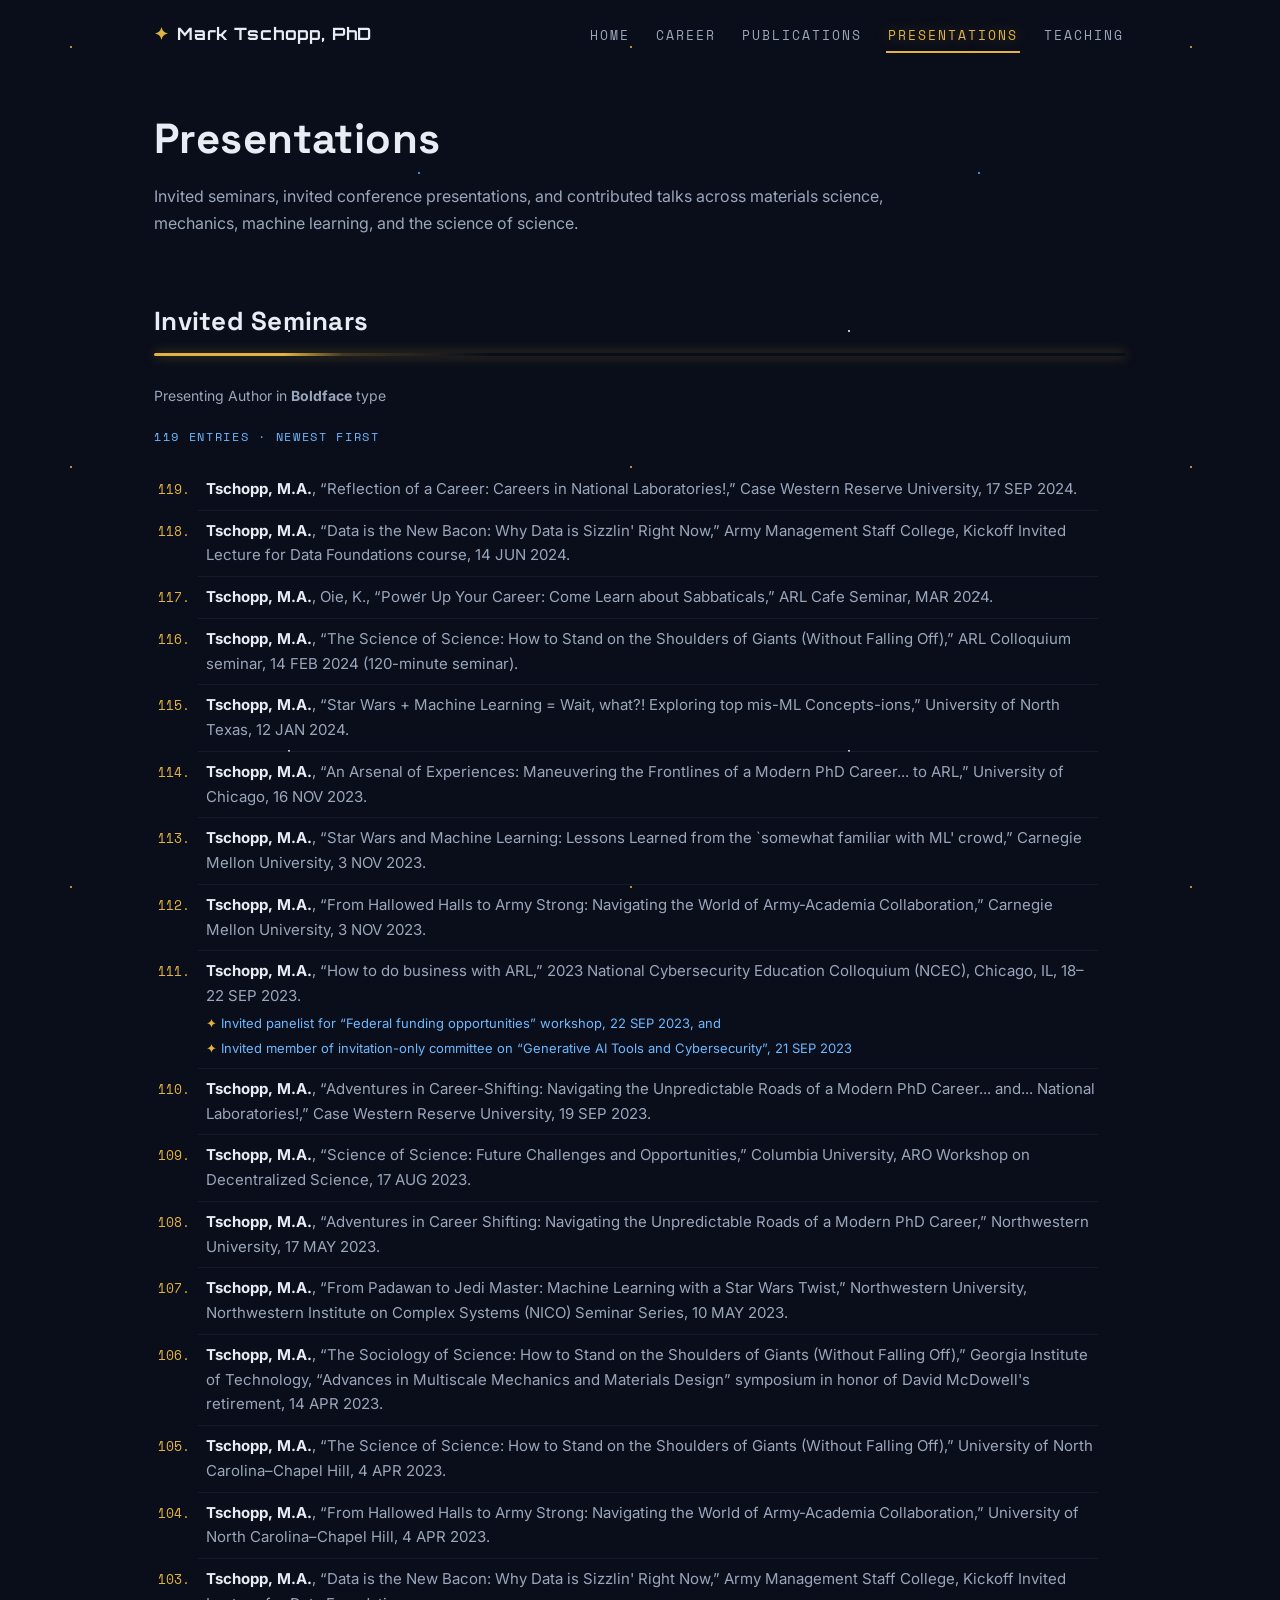
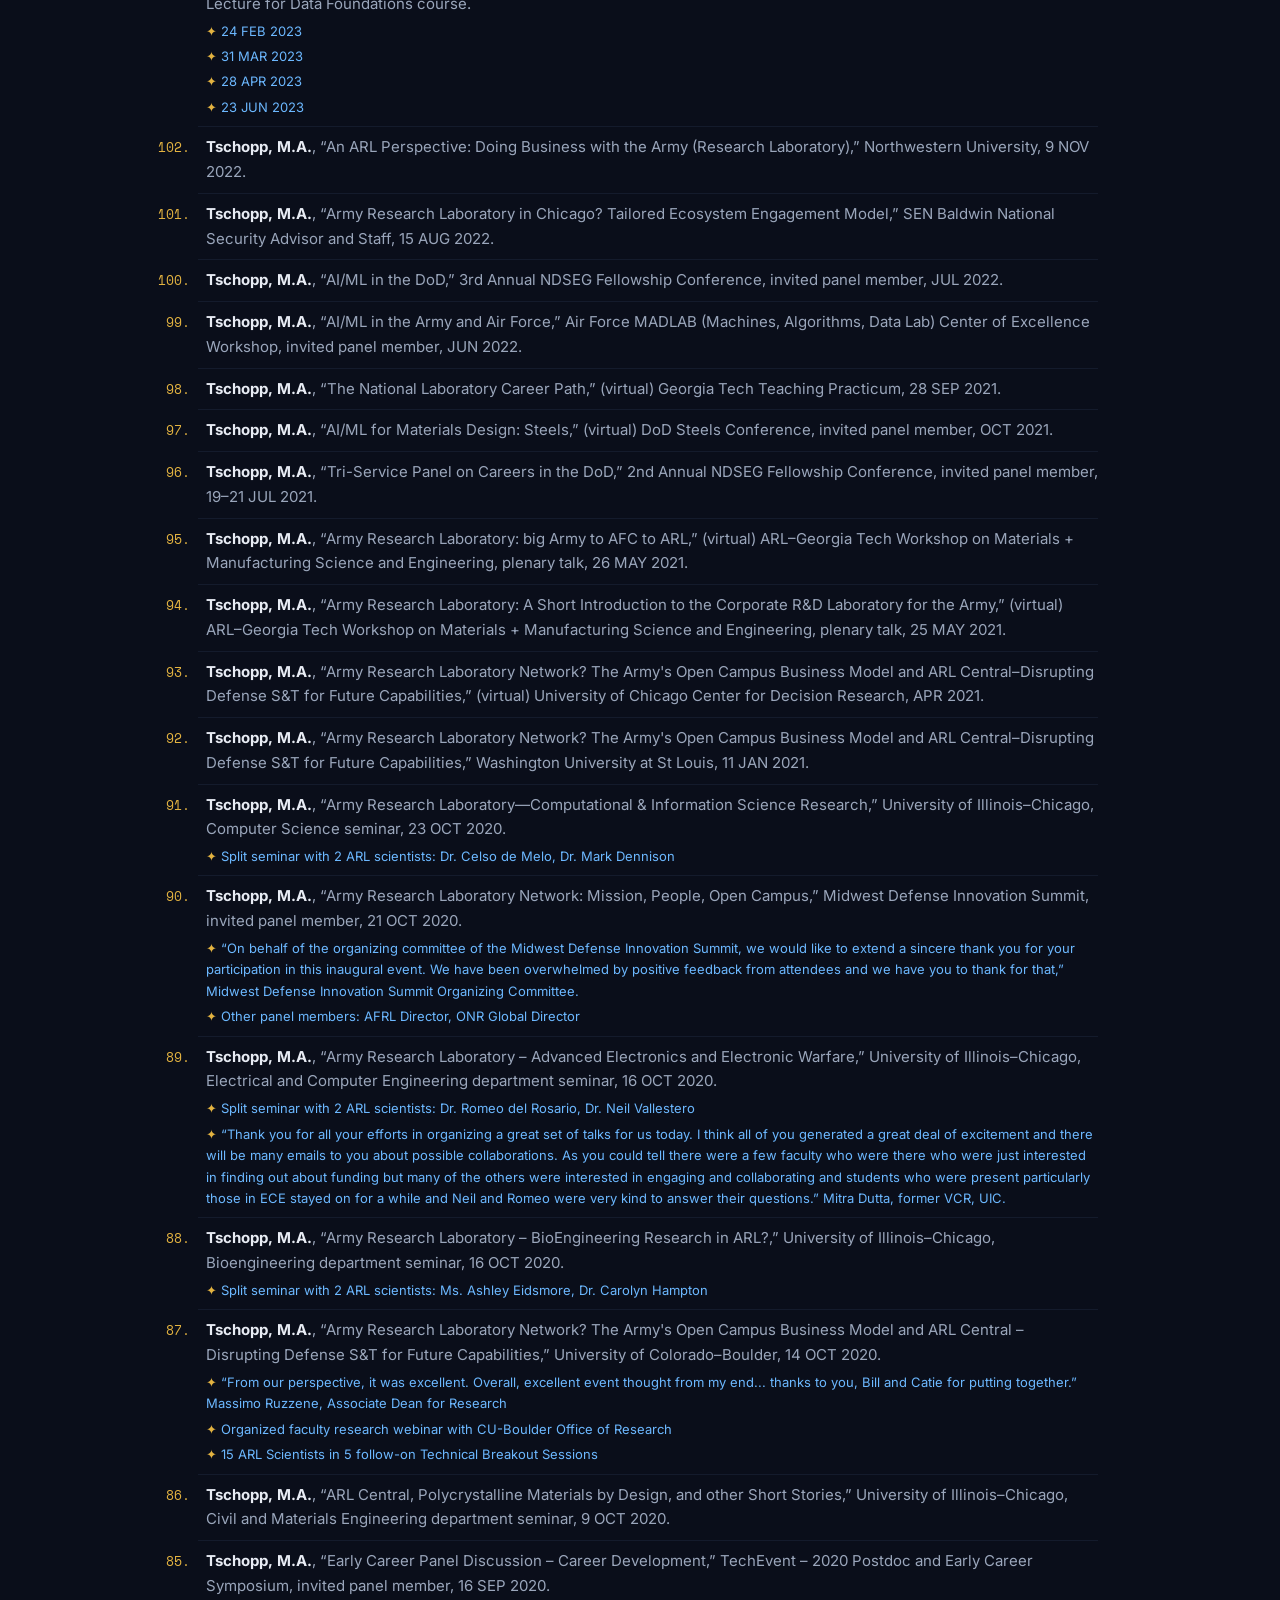
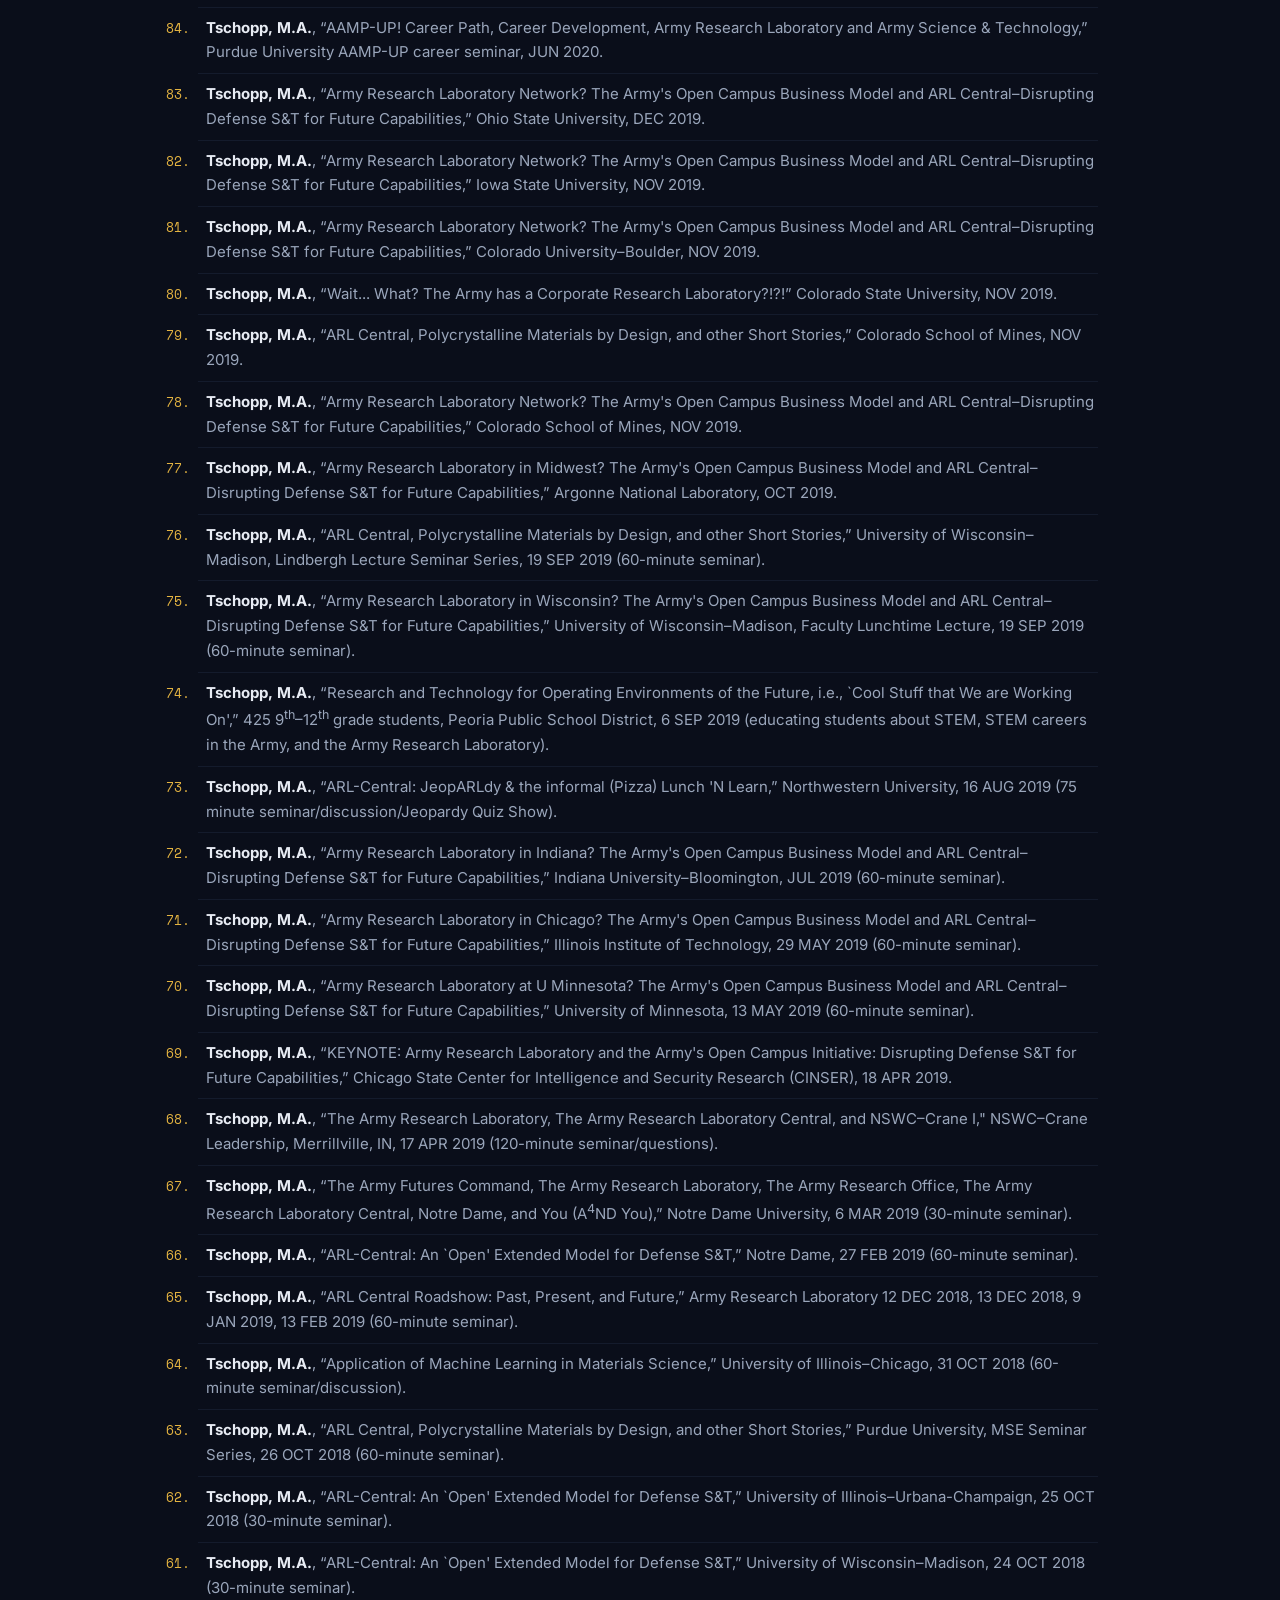
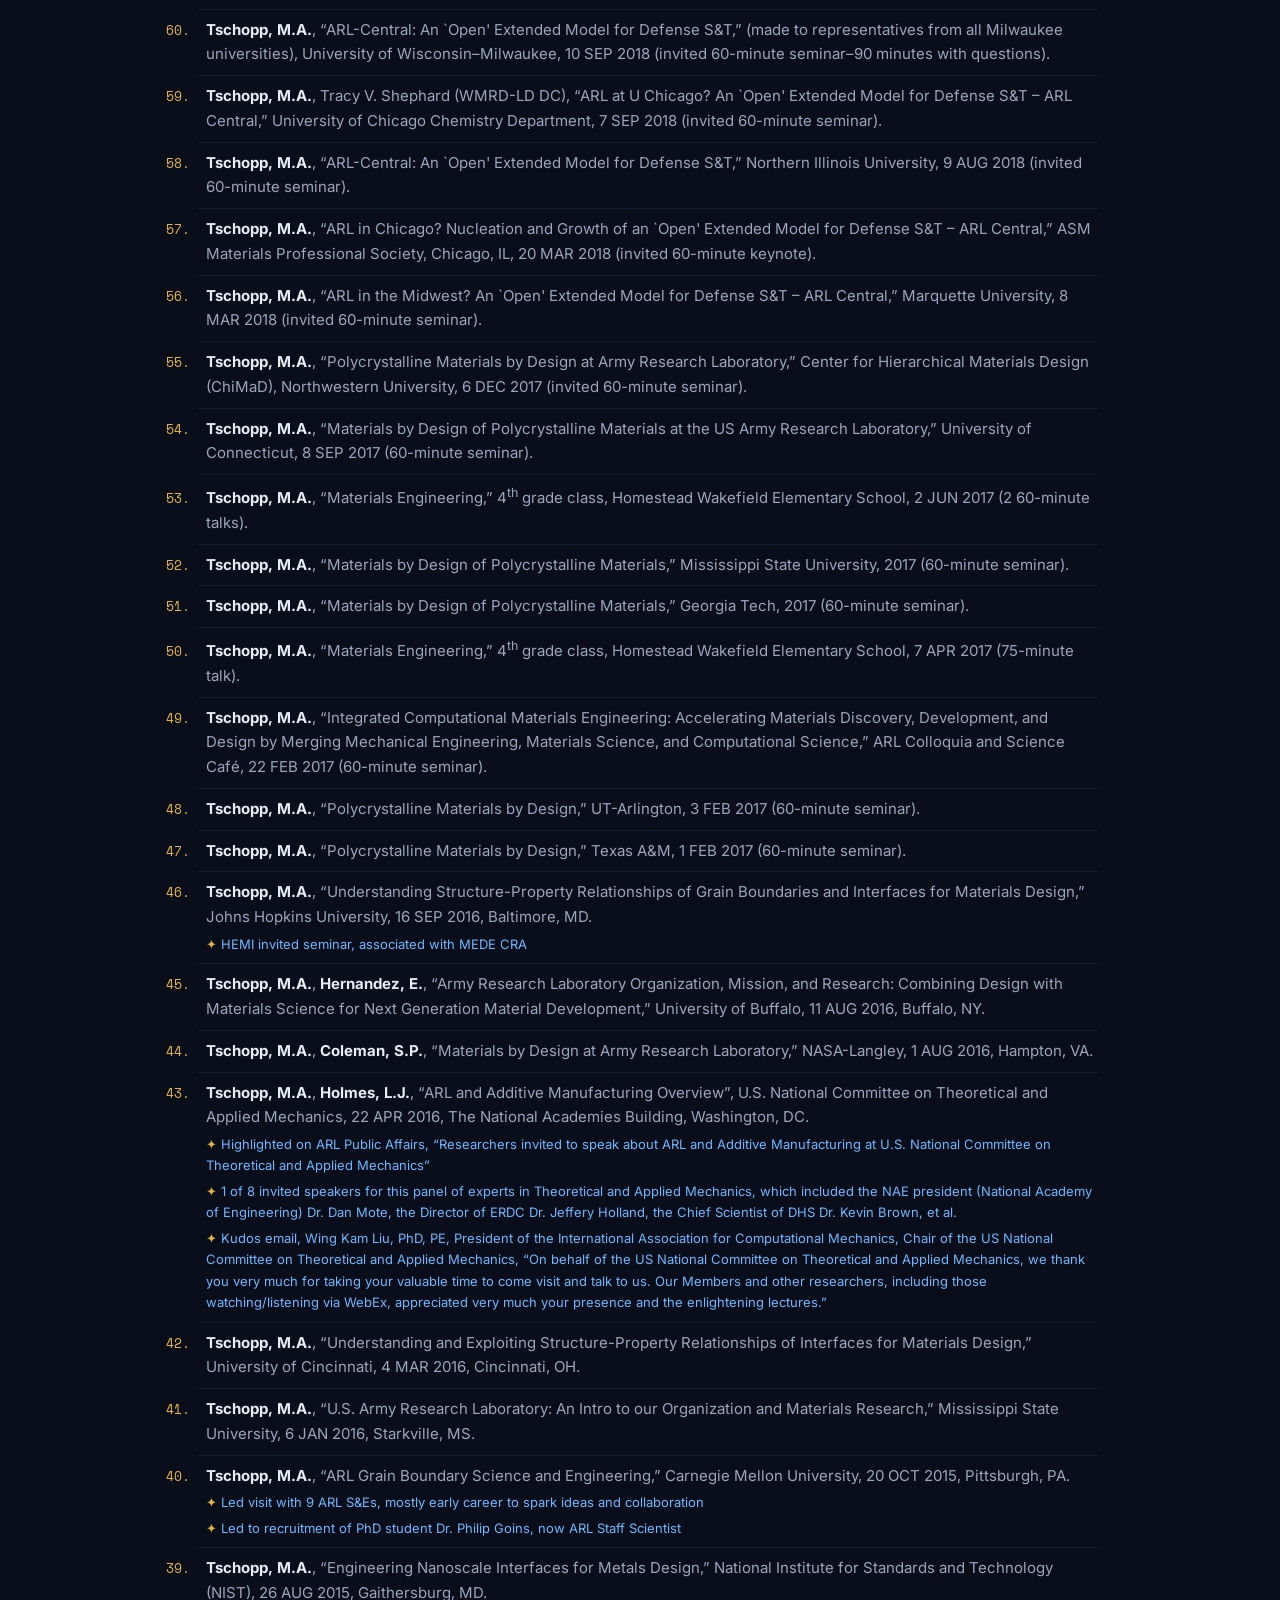
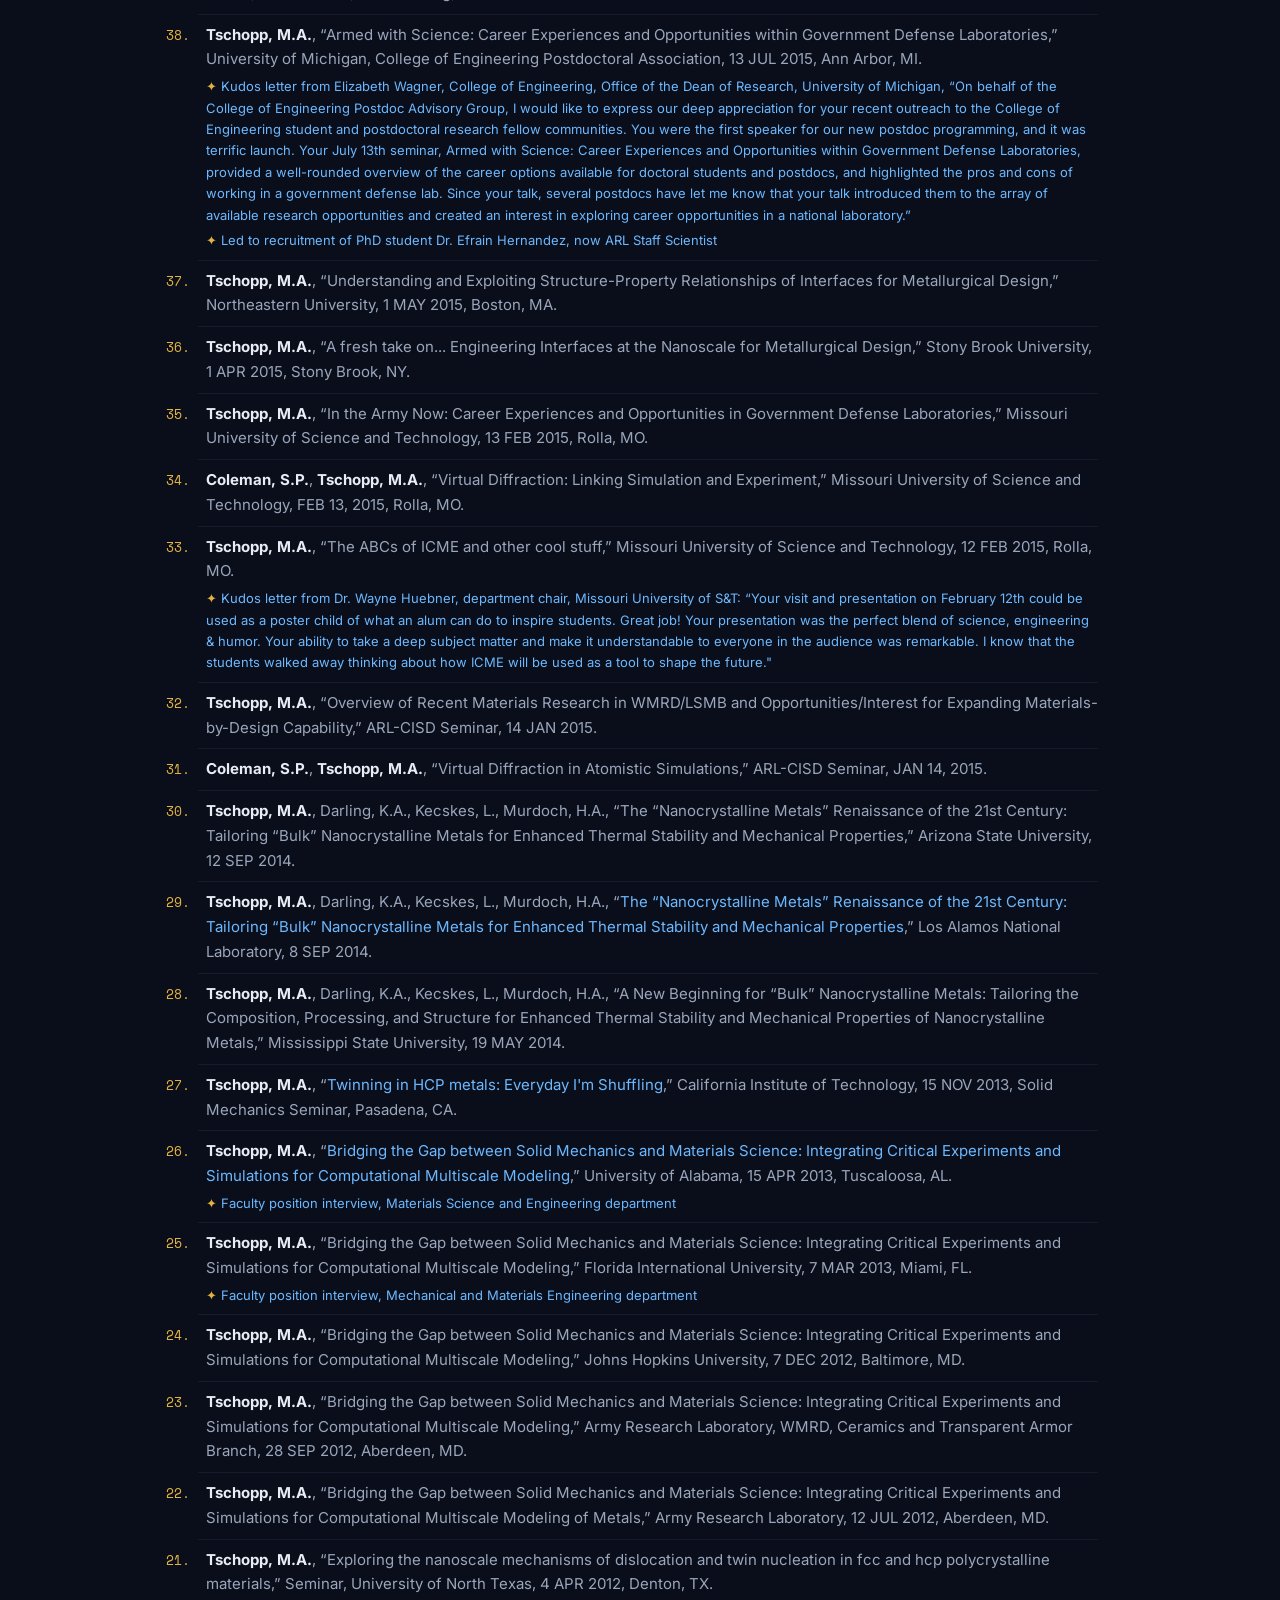
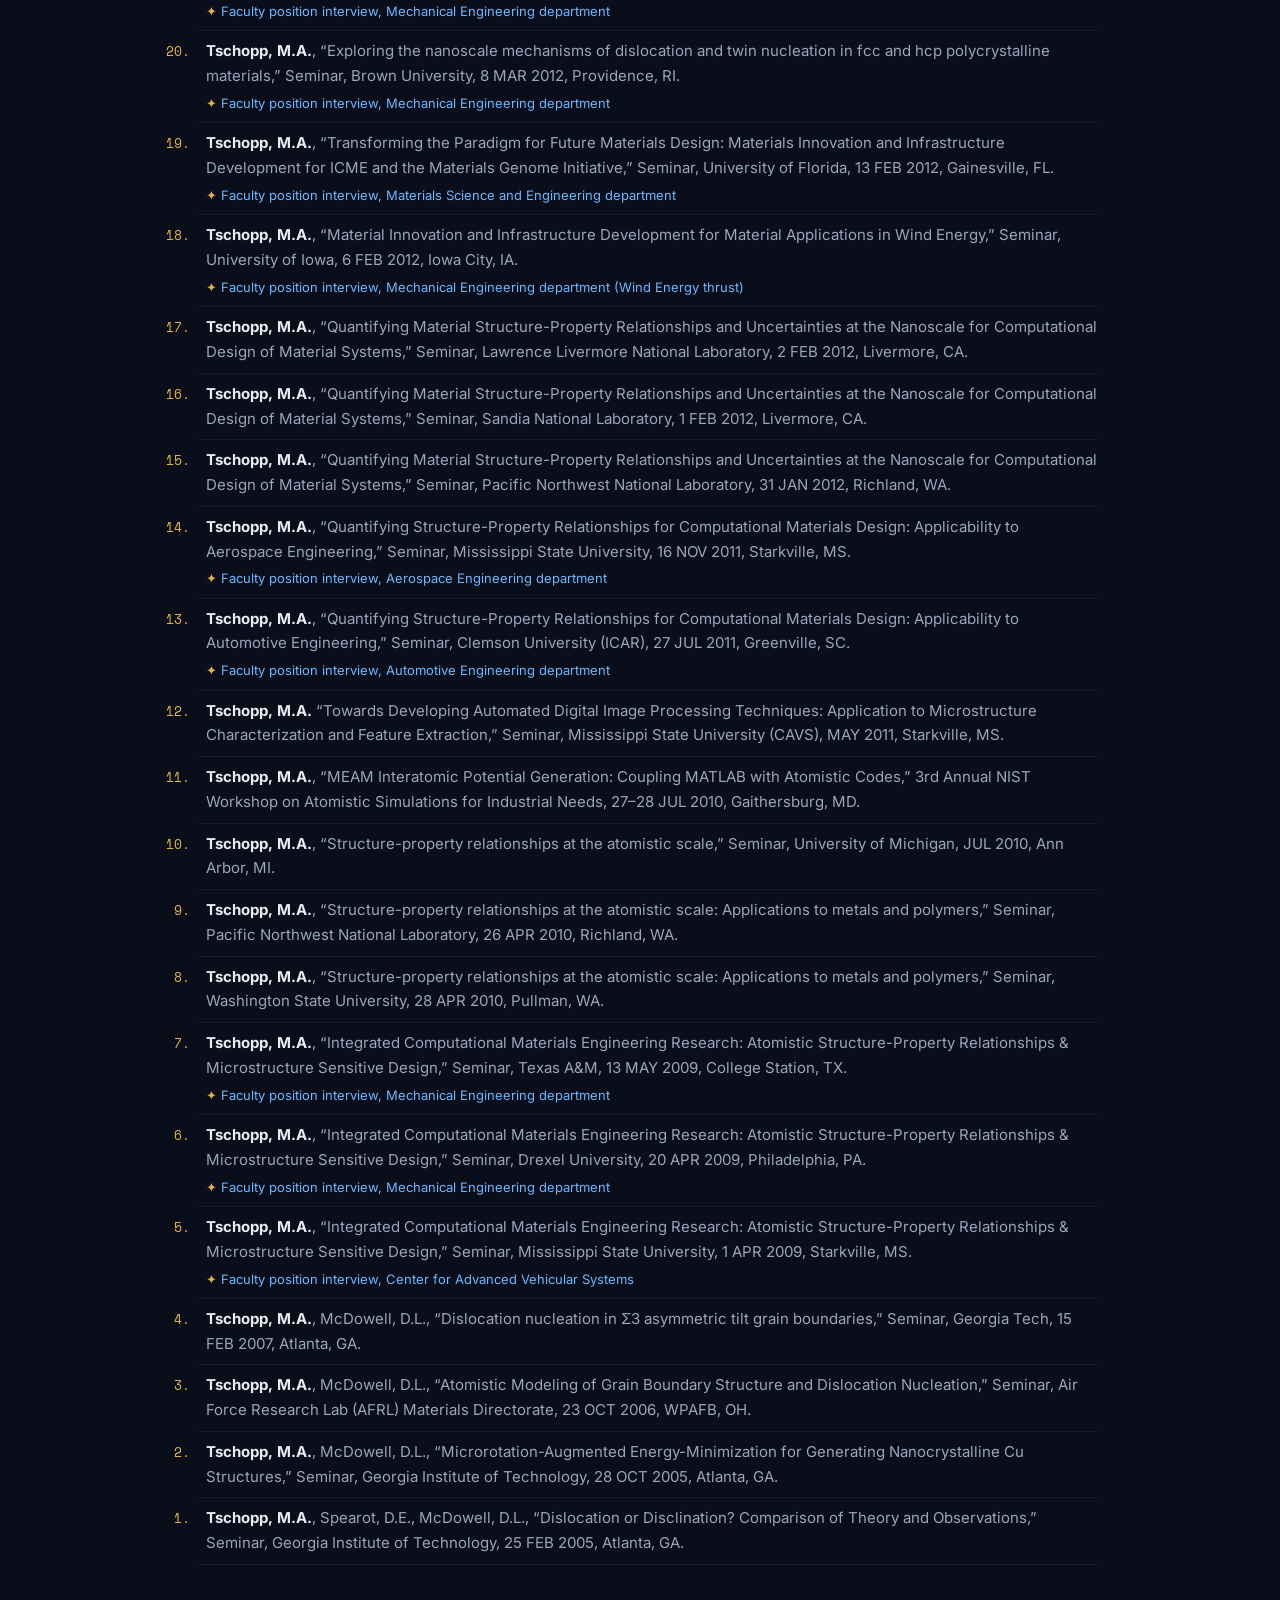
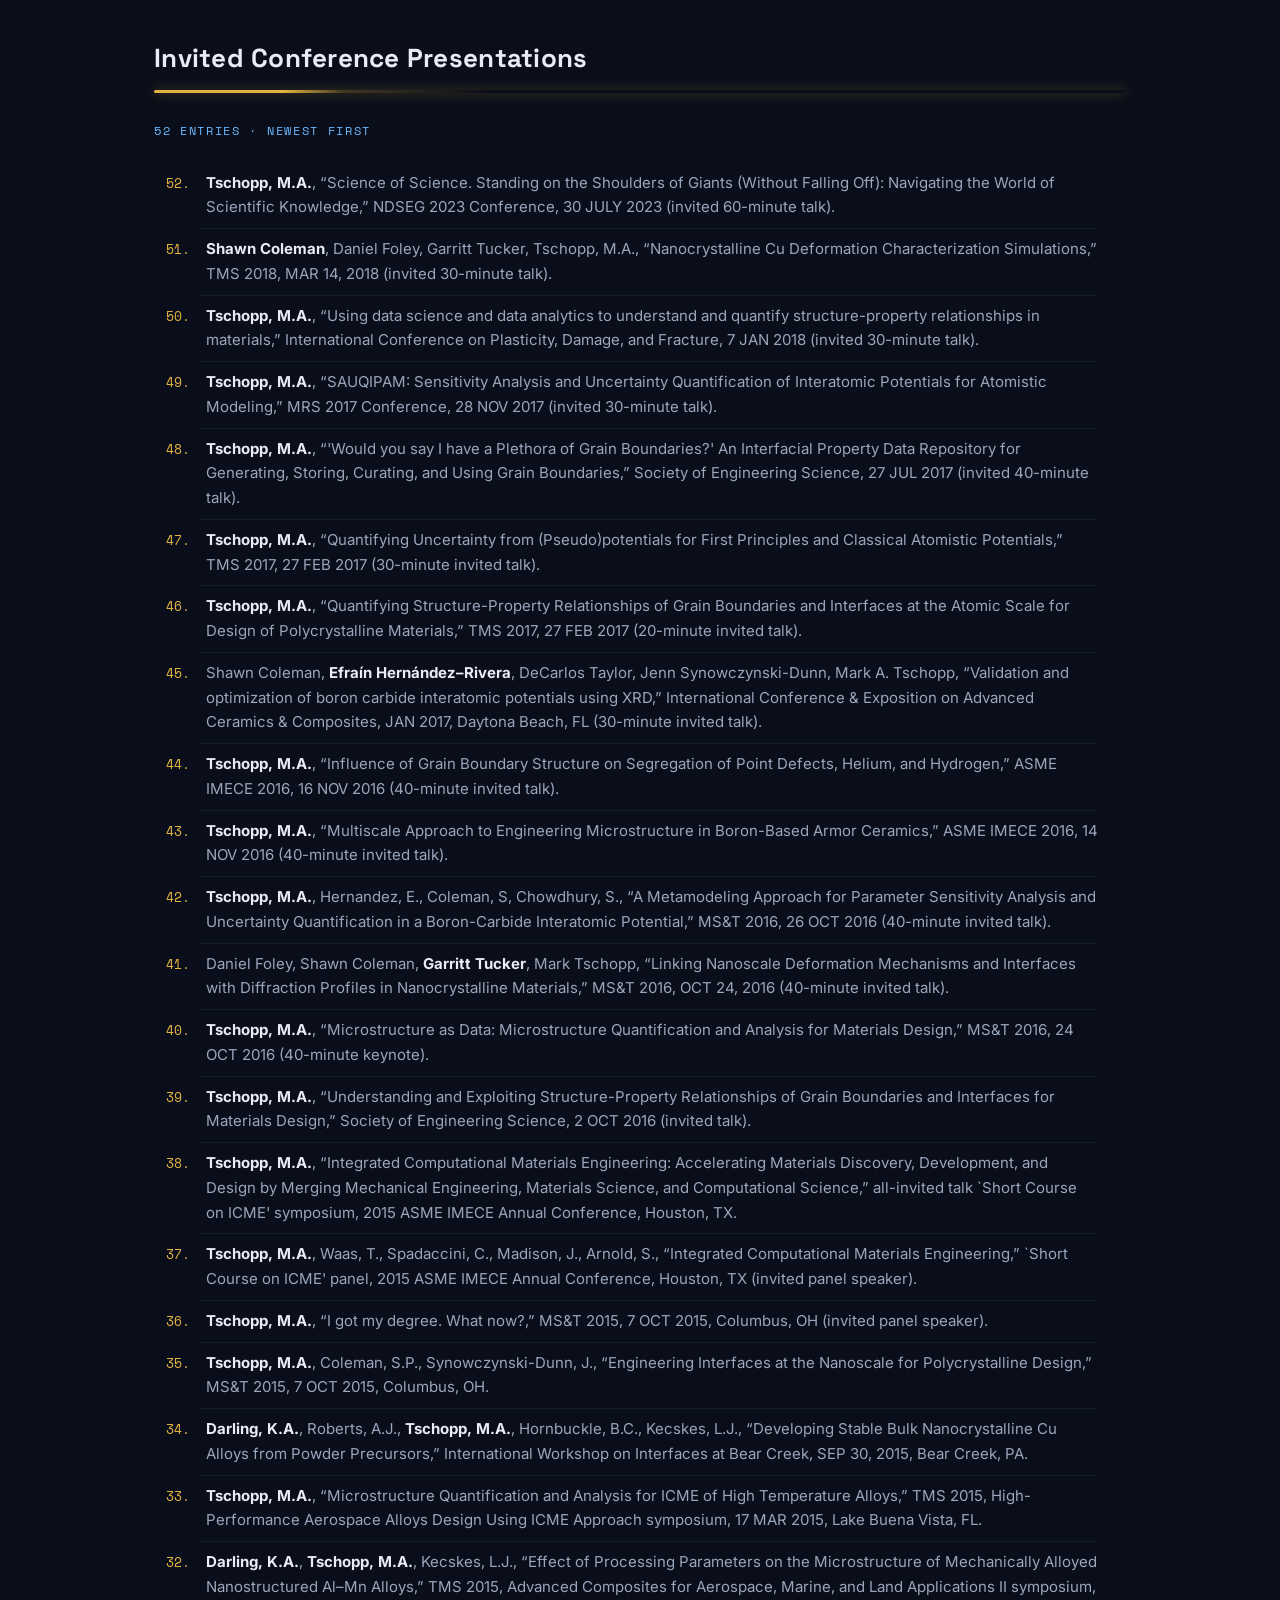
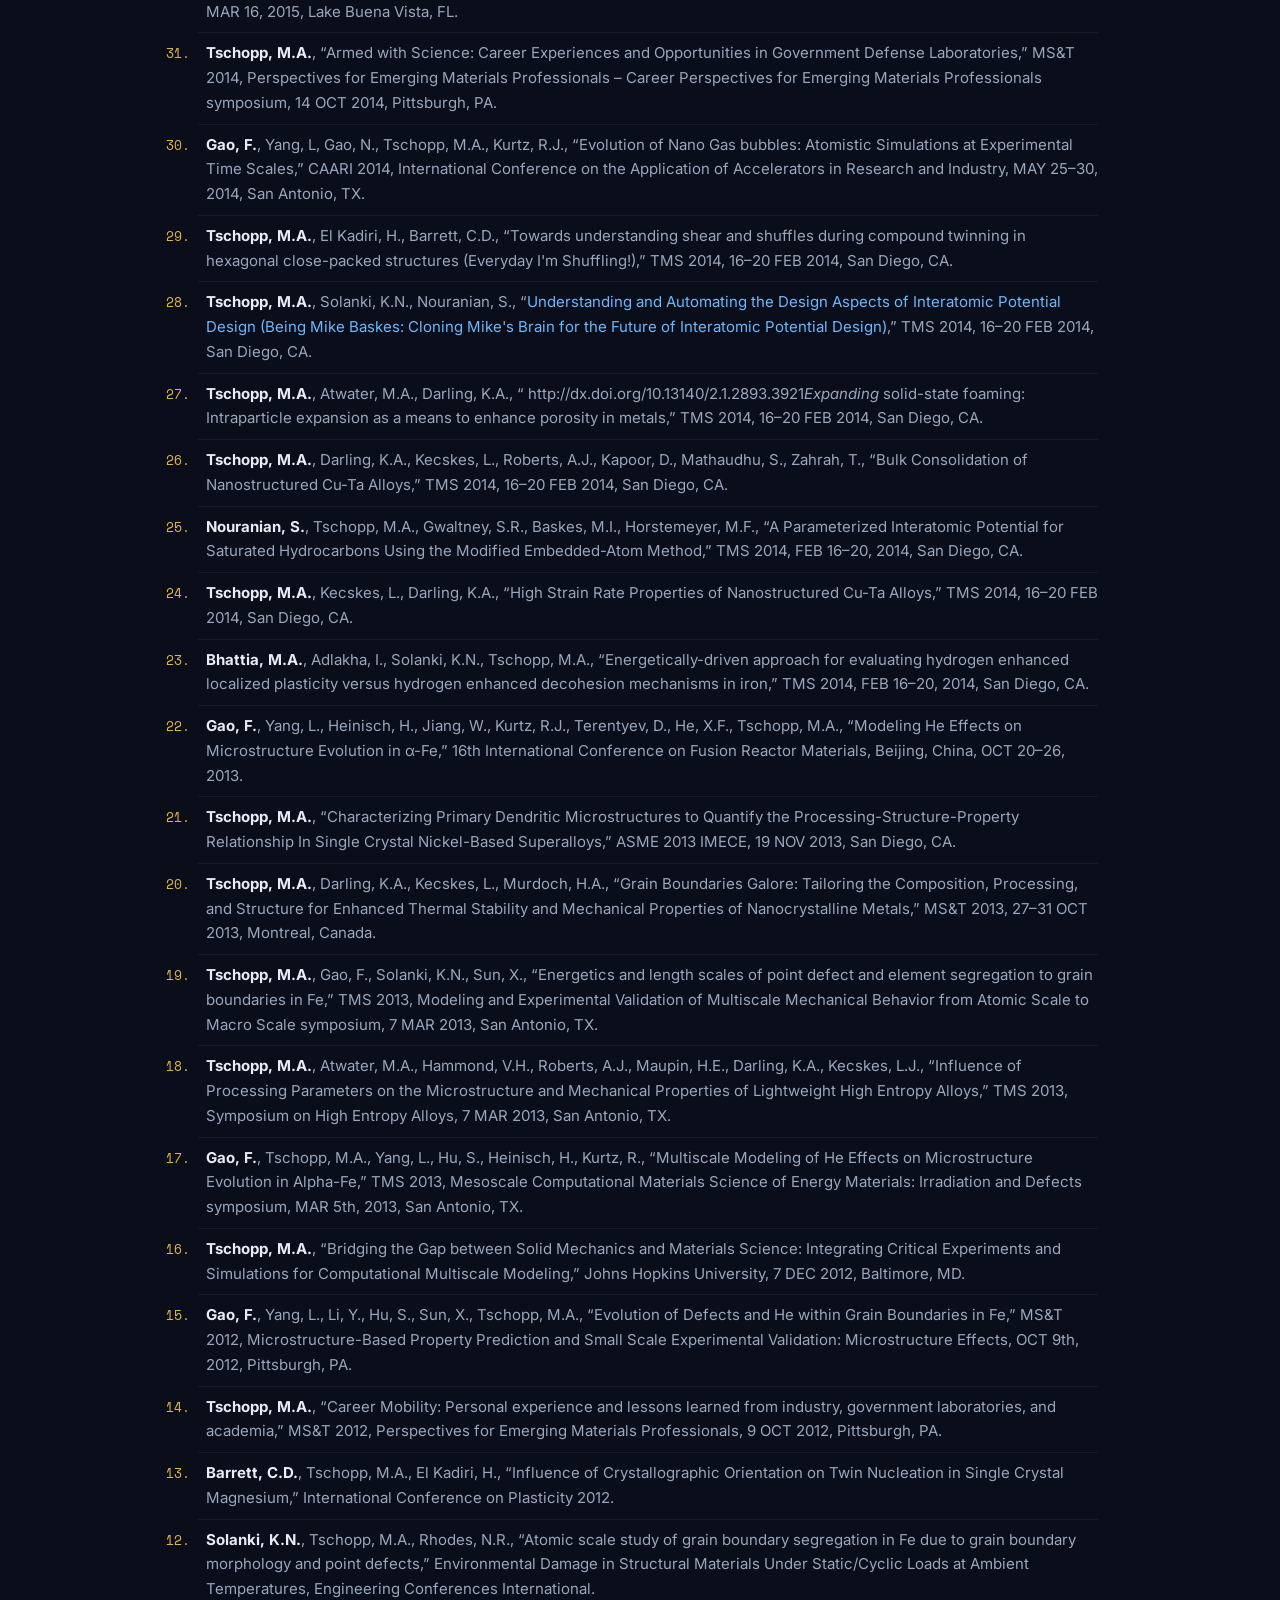
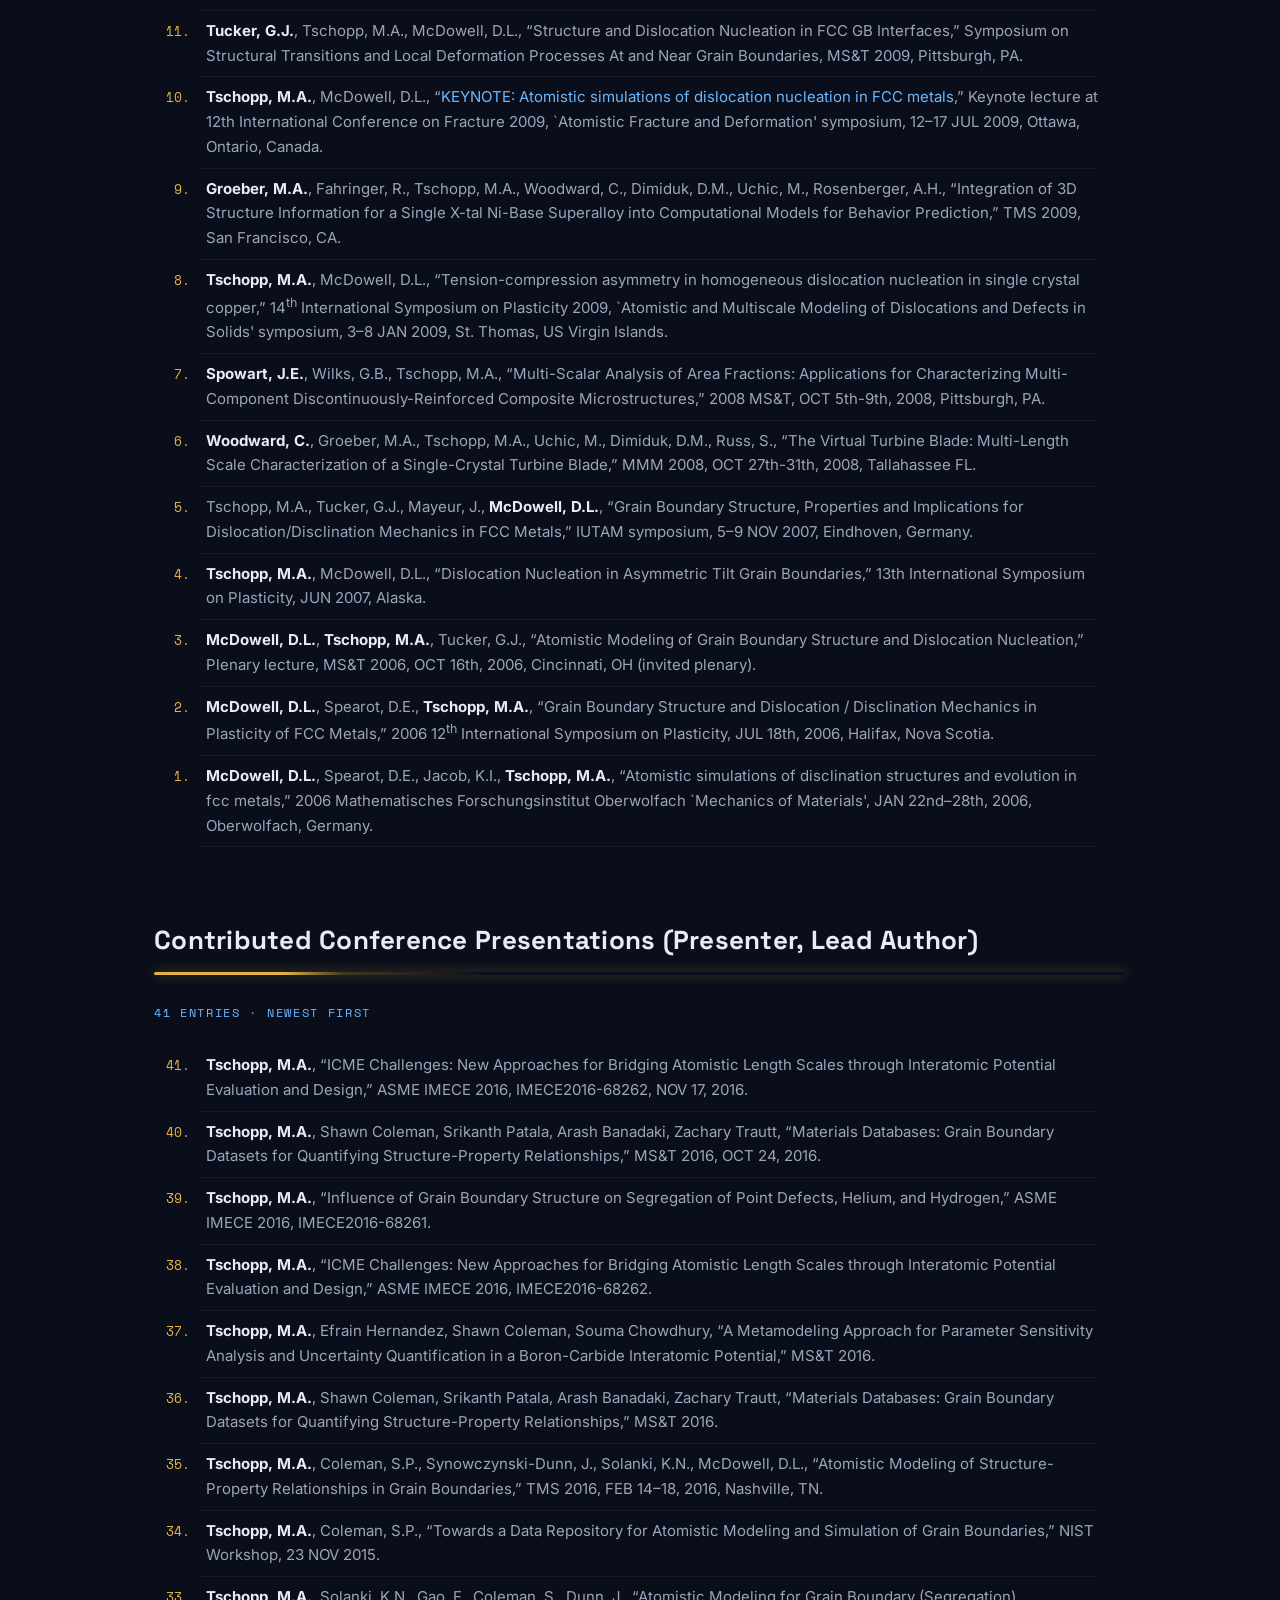
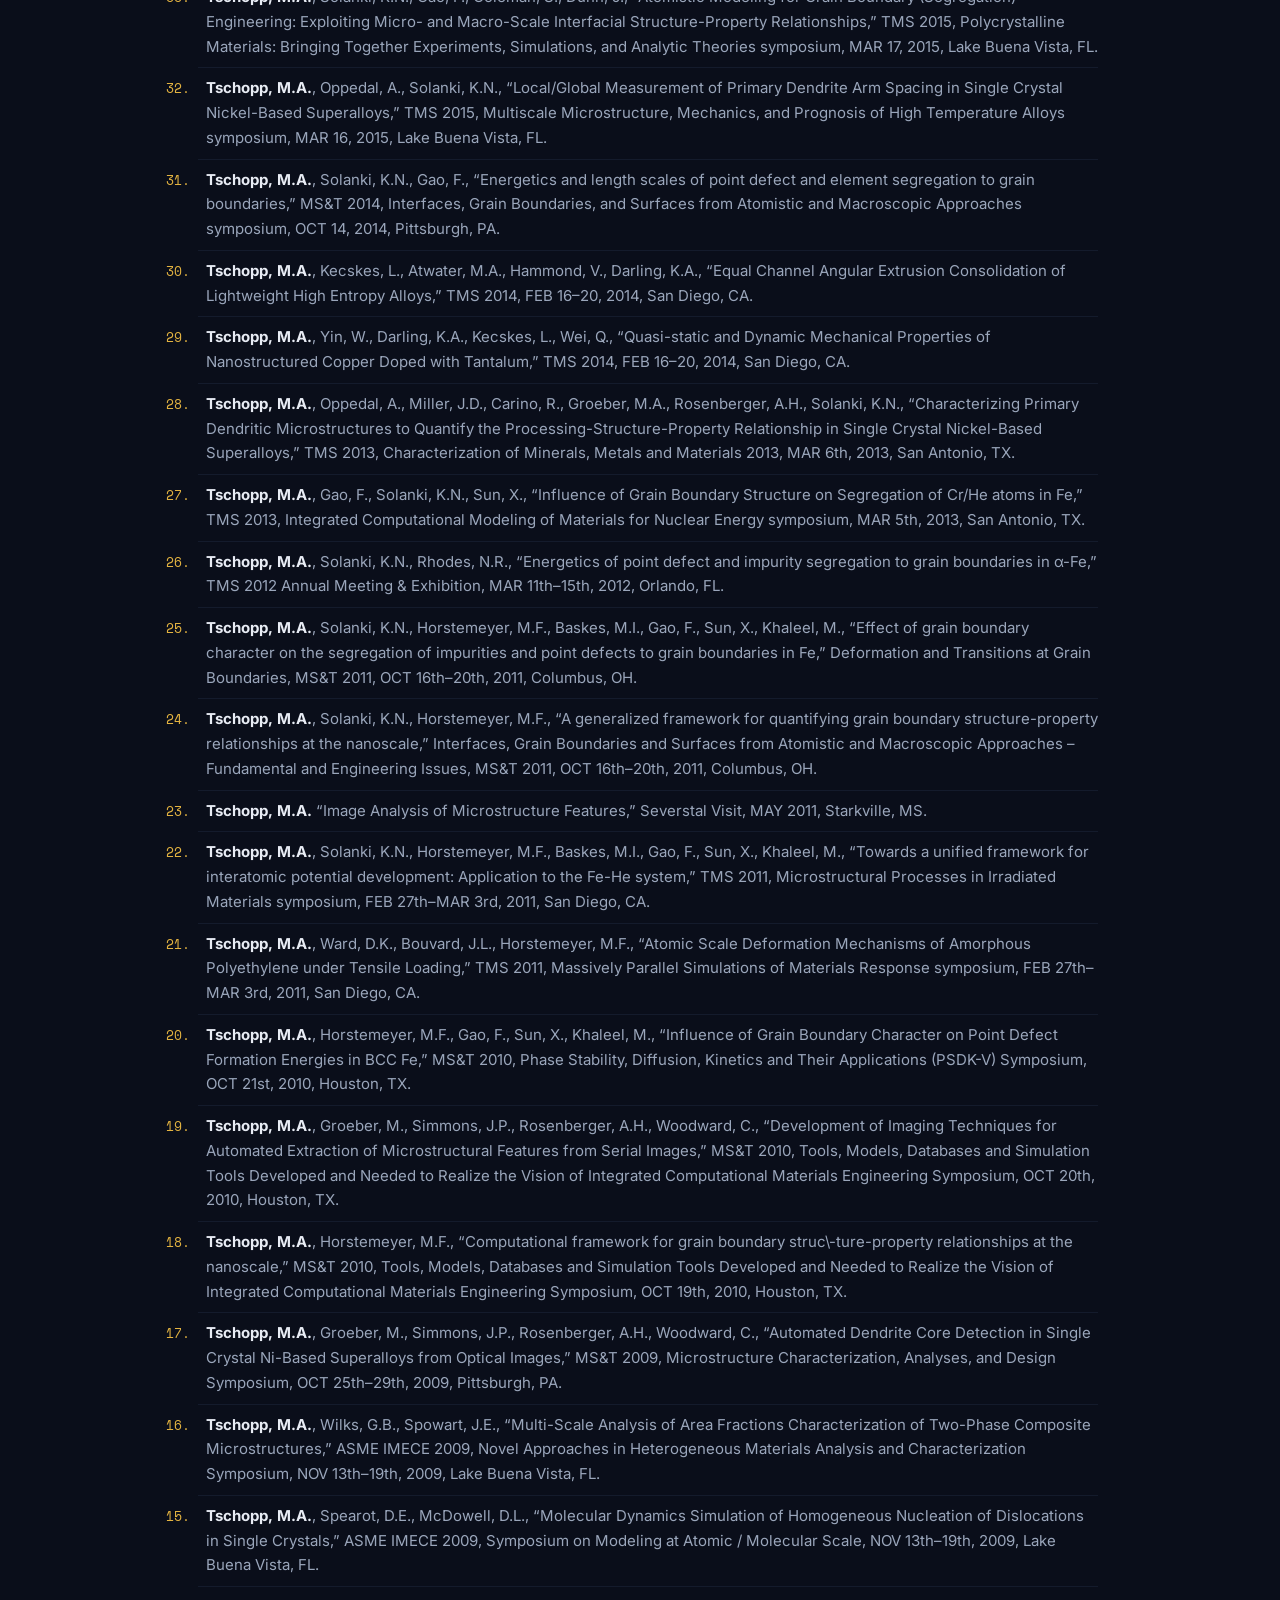
==== presentations.html @ e2aae2f6 "Launch personal site: home, career, publications, presentations, teaching + CV Five-page static site" ====
<!DOCTYPE html>
<html lang="en">
<head>
<meta charset="utf-8">
<meta name="viewport" content="width=device-width, initial-scale=1">
<title>Presentations — Mark Tschopp, PhD</title>
<link rel="icon" href="data:image/svg+xml,%3Csvg xmlns='http://www.w3.org/2000/svg' viewBox='0 0 32 32'%3E%3Crect width='32' height='32' fill='%230a0e1a'/%3E%3Cpath d='M16 5l2.6 7.4L26 13l-6 4.6 2.2 7.9L16 20.8l-6.2 4.7L12 17.6 6 13l7.4-.6z' fill='%23e3b341'/%3E%3C/svg%3E">
<link rel="preconnect" href="https://fonts.googleapis.com">
<link rel="preconnect" href="https://fonts.gstatic.com" crossorigin>
<link href="https://fonts.googleapis.com/css2?family=Orbitron:wght@700;800&family=Space+Grotesk:wght@400;500;700&family=Inter:wght@400;500;600&family=Space+Mono:wght@400;700&display=swap" rel="stylesheet">
<link rel="stylesheet" href="style.css">
</head>
<body>
<nav class="topnav" aria-label="Site">
  <span class="brand"><span class="star">✦</span>Mark Tschopp, PhD</span>
  <ul><li><a class="tab" href="index.html">Home</a></li><li><a class="tab" href="career.html">Career</a></li><li><a class="tab" href="publications.html">Publications</a></li><li><a class="tab active" href="presentations.html">Presentations</a></li><li><a class="tab" href="teaching.html">Teaching</a></li></ul>
</nav>
<main>
<header class="pagehead">
  <h1>Presentations</h1>
  <p class="sub">Invited seminars, invited conference presentations, and contributed talks
  across materials science, mechanics, machine learning, and the science of science.</p>
</header><section><h2>Invited Seminars</h2><div class="saber" role="presentation"></div>
<p class="legend">Presenting Author in <strong>Boldface</strong> type</p>
<div class="counts">119 entries · newest first</div>
<ol reversed class="reflist">
<li><strong>Tschopp, M.A.</strong>, “Reflection of a Career: Careers in National Laboratories!,” Case Western Reserve University, 17 SEP 2024.</li>
<li><strong>Tschopp, M.A.</strong>, “Data is the New Bacon: Why Data is Sizzlin' Right Now,” Army Management Staff College, Kickoff Invited Lecture for Data Foundations course, 14 JUN 2024.</li>
<li><strong>Tschopp, M.A.</strong>, Oie, K., “Power Up Your Career: Come Learn about Sabbaticals,” ARL Cafe Seminar, MAR 2024.</li>
<li><strong>Tschopp, M.A.</strong>, “The Science of Science: How to Stand on the Shoulders of Giants (Without Falling Off),” ARL Colloquium seminar, 14 FEB 2024 (120-minute seminar).</li>
<li><strong>Tschopp, M.A.</strong>, “Star Wars + Machine Learning = Wait, what?! Exploring top mis-ML Concepts-ions,” University of North Texas, 12 JAN 2024.</li>
<li><strong>Tschopp, M.A.</strong>, “An Arsenal of Experiences: Maneuvering the Frontlines of a Modern PhD Career... to ARL,” University of Chicago, 16 NOV 2023.</li>
<li><strong>Tschopp, M.A.</strong>, “Star Wars and Machine Learning: Lessons Learned from the `somewhat familiar with ML' crowd,” Carnegie Mellon University, 3 NOV 2023.</li>
<li><strong>Tschopp, M.A.</strong>, “From Hallowed Halls to Army Strong: Navigating the World of Army-Academia Collaboration,” Carnegie Mellon University, 3 NOV 2023.</li>
<li><strong>Tschopp, M.A.</strong>, “How to do business with ARL,” 2023 National Cybersecurity Education Colloquium (NCEC), Chicago, IL, 18–22 SEP 2023.<span class="note">Invited panelist for “Federal funding opportunities” workshop, 22 SEP 2023, and</span><span class="note">Invited member of invitation-only committee on “Generative AI Tools and Cybersecurity”, 21 SEP 2023</span></li>
<li><strong>Tschopp, M.A.</strong>, “Adventures in Career-Shifting: Navigating the Unpredictable Roads of a Modern PhD Career... and... National Laboratories!,” Case Western Reserve University, 19 SEP 2023.</li>
<li><strong>Tschopp, M.A.</strong>, “Science of Science: Future Challenges and Opportunities,” Columbia University, ARO Workshop on Decentralized Science, 17 AUG 2023.</li>
<li><strong>Tschopp, M.A.</strong>, “Adventures in Career Shifting: Navigating the Unpredictable Roads of a Modern PhD Career,” Northwestern University, 17 MAY 2023.</li>
<li><strong>Tschopp, M.A.</strong>, “From Padawan to Jedi Master: Machine Learning with a Star Wars Twist,” Northwestern University, Northwestern Institute on Complex Systems (NICO) Seminar Series, 10 MAY 2023.</li>
<li><strong>Tschopp, M.A.</strong>, “The Sociology of Science: How to Stand on the Shoulders of Giants (Without Falling Off),” Georgia Institute of Technology, “Advances in Multiscale Mechanics and Materials Design” symposium in honor of David McDowell's retirement, 14 APR 2023.</li>
<li><strong>Tschopp, M.A.</strong>, “The Science of Science: How to Stand on the Shoulders of Giants (Without Falling Off),” University of North Carolina–Chapel Hill, 4 APR 2023.</li>
<li><strong>Tschopp, M.A.</strong>, “From Hallowed Halls to Army Strong: Navigating the World of Army-Academia Collaboration,” University of North Carolina–Chapel Hill, 4 APR 2023.</li>
<li><strong>Tschopp, M.A.</strong>, “Data is the New Bacon: Why Data is Sizzlin' Right Now,” Army Management Staff College, Kickoff Invited Lecture for Data Foundations course.<span class="note">24 FEB 2023</span><span class="note">31 MAR 2023</span><span class="note">28 APR 2023</span><span class="note">23 JUN 2023</span></li>
<li><strong>Tschopp, M.A.</strong>, “An ARL Perspective: Doing Business with the Army (Research Laboratory),” Northwestern University, 9 NOV 2022.</li>
<li><strong>Tschopp, M.A.</strong>, “Army Research Laboratory in Chicago? Tailored Ecosystem Engagement Model,” SEN Baldwin National Security Advisor and Staff, 15 AUG 2022.</li>
<li><strong>Tschopp, M.A.</strong>, “AI/ML in the DoD,” 3rd Annual NDSEG Fellowship Conference, invited panel member, JUL 2022.</li>
<li><strong>Tschopp, M.A.</strong>, “AI/ML in the Army and Air Force,” Air Force MADLAB (Machines, Algorithms, Data Lab) Center of Excellence Workshop, invited panel member, JUN 2022.</li>
<li><strong>Tschopp, M.A.</strong>, “The National Laboratory Career Path,” (virtual) Georgia Tech Teaching Practicum, 28 SEP 2021.</li>
<li><strong>Tschopp, M.A.</strong>, “AI/ML for Materials Design: Steels,” (virtual) DoD Steels Conference, invited panel member, OCT 2021.</li>
<li><strong>Tschopp, M.A.</strong>, “Tri-Service Panel on Careers in the DoD,” 2nd Annual NDSEG Fellowship Conference, invited panel member, 19–21 JUL 2021.</li>
<li><strong>Tschopp, M.A.</strong>, “Army Research Laboratory: big Army to AFC to ARL,” (virtual) ARL–Georgia Tech Workshop on Materials + Manufacturing Science and Engineering, plenary talk, 26 MAY 2021.</li>
<li><strong>Tschopp, M.A.</strong>, “Army Research Laboratory: A Short Introduction to the Corporate R&amp;D Laboratory for the Army,” (virtual) ARL–Georgia Tech Workshop on Materials + Manufacturing Science and Engineering, plenary talk, 25 MAY 2021.</li>
<li><strong>Tschopp, M.A.</strong>, “Army Research Laboratory Network? The Army's Open Campus Business Model and ARL Central–Disrupting Defense S&amp;T for Future Capabilities,” (virtual) University of Chicago Center for Decision Research, APR 2021.</li>
<li><strong>Tschopp, M.A.</strong>, “Army Research Laboratory Network? The Army's Open Campus Business Model and ARL Central–Disrupting Defense S&amp;T for Future Capabilities,” Washington University at St Louis, 11 JAN 2021.</li>
<li><strong>Tschopp, M.A.</strong>, “Army Research Laboratory—Computational &amp; Information Science Research,” University of Illinois–Chicago, Computer Science seminar, 23 OCT 2020.<span class="note">Split seminar with 2 ARL scientists: Dr. Celso de Melo, Dr. Mark Dennison</span></li>
<li><strong>Tschopp, M.A.</strong>, “Army Research Laboratory Network: Mission, People, Open Campus,” Midwest Defense Innovation Summit, invited panel member, 21 OCT 2020.<span class="note">“On behalf of the organizing committee of the Midwest Defense Innovation Summit, we would like to extend a sincere thank you for your participation in this inaugural event. We have been overwhelmed by positive feedback from attendees and we have you to thank for that,” Midwest Defense Innovation Summit Organizing Committee.</span><span class="note">Other panel members: AFRL Director, ONR Global Director</span></li>
<li><strong>Tschopp, M.A.</strong>, “Army Research Laboratory – Advanced Electronics and Electronic Warfare,” University of Illinois–Chicago, Electrical and Computer Engineering department seminar, 16 OCT 2020.<span class="note">Split seminar with 2 ARL scientists: Dr. Romeo del Rosario, Dr. Neil Vallestero</span><span class="note">“Thank you for all your efforts in organizing a great set of talks for us today. I think all of you generated a great deal of excitement and there will be many emails to you about possible collaborations. As you could tell there were a few faculty who were there who were just interested in finding out about funding but many of the others were interested in engaging and collaborating and students who were present particularly those in ECE stayed on for a while and Neil and Romeo were very kind to answer their questions.” Mitra Dutta, former VCR, UIC.</span></li>
<li><strong>Tschopp, M.A.</strong>, “Army Research Laboratory – BioEngineering Research in ARL?,” University of Illinois–Chicago, Bioengineering department seminar, 16 OCT 2020.<span class="note">Split seminar with 2 ARL scientists: Ms. Ashley Eidsmore, Dr. Carolyn Hampton</span></li>
<li><strong>Tschopp, M.A.</strong>, “Army Research Laboratory Network? The Army's Open Campus Business Model and ARL Central – Disrupting Defense S&amp;T for Future Capabilities,” University of Colorado–Boulder, 14 OCT 2020.<span class="note">“From our perspective, it was excellent. Overall, excellent event thought from my end... thanks to you, Bill and Catie for putting together.” Massimo Ruzzene, Associate Dean for Research</span><span class="note">Organized faculty research webinar with CU-Boulder Office of Research</span><span class="note">15 ARL Scientists in 5 follow-on Technical Breakout Sessions</span></li>
<li><strong>Tschopp, M.A.</strong>, “ARL Central, Polycrystalline Materials by Design, and other Short Stories,” University of Illinois–Chicago, Civil and Materials Engineering department seminar, 9 OCT 2020.</li>
<li><strong>Tschopp, M.A.</strong>, “Early Career Panel Discussion – Career Development,” TechEvent – 2020 Postdoc and Early Career Symposium, invited panel member, 16 SEP 2020.</li>
<li><strong>Tschopp, M.A.</strong>, “AAMP-UP! Career Path, Career Development, Army Research Laboratory and Army Science &amp; Technology,” Purdue University AAMP-UP career seminar, JUN 2020.</li>
<li><strong>Tschopp, M.A.</strong>, “Army Research Laboratory Network? The Army's Open Campus Business Model and ARL Central–Disrupting Defense S&amp;T for Future Capabilities,” Ohio State University, DEC 2019.</li>
<li><strong>Tschopp, M.A.</strong>, “Army Research Laboratory Network? The Army's Open Campus Business Model and ARL Central–Disrupting Defense S&amp;T for Future Capabilities,” Iowa State University, NOV 2019.</li>
<li><strong>Tschopp, M.A.</strong>, “Army Research Laboratory Network? The Army's Open Campus Business Model and ARL Central–Disrupting Defense S&amp;T for Future Capabilities,” Colorado University–Boulder, NOV 2019.</li>
<li><strong>Tschopp, M.A.</strong>, “Wait... What? The Army has a Corporate Research Laboratory?!?!” Colorado State University, NOV 2019.</li>
<li><strong>Tschopp, M.A.</strong>, “ARL Central, Polycrystalline Materials by Design, and other Short Stories,” Colorado School of Mines, NOV 2019.</li>
<li><strong>Tschopp, M.A.</strong>, “Army Research Laboratory Network? The Army's Open Campus Business Model and ARL Central–Disrupting Defense S&amp;T for Future Capabilities,” Colorado School of Mines, NOV 2019.</li>
<li><strong>Tschopp, M.A.</strong>, “Army Research Laboratory in Midwest? The Army's Open Campus Business Model and ARL Central–Disrupting Defense S&amp;T for Future Capabilities,” Argonne National Laboratory, OCT 2019.</li>
<li><strong>Tschopp, M.A.</strong>, “ARL Central, Polycrystalline Materials by Design, and other Short Stories,” University of Wisconsin–Madison, Lindbergh Lecture Seminar Series, 19 SEP 2019 (60-minute seminar).</li>
<li><strong>Tschopp, M.A.</strong>, “Army Research Laboratory in Wisconsin? The Army's Open Campus Business Model and ARL Central–Disrupting Defense S&amp;T for Future Capabilities,” University of Wisconsin–Madison, Faculty Lunchtime Lecture, 19 SEP 2019 (60-minute seminar).</li>
<li><strong>Tschopp, M.A.</strong>, “Research and Technology for Operating Environments of the Future, i.e., `Cool Stuff that We are Working On',” 425 9<sup>th</sup>–12<sup>th</sup> grade students, Peoria Public School District, 6 SEP 2019 (educating students about STEM, STEM careers in the Army, and the Army Research Laboratory).</li>
<li><strong>Tschopp, M.A.</strong>, “ARL-Central: JeopARLdy &amp; the informal (Pizza) Lunch 'N Learn,” Northwestern University, 16 AUG 2019 (75 minute seminar/discussion/Jeopardy Quiz Show).</li>
<li><strong>Tschopp, M.A.</strong>, “Army Research Laboratory in Indiana? The Army's Open Campus Business Model and ARL Central–Disrupting Defense S&amp;T for Future Capabilities,” Indiana University–Bloomington, JUL 2019 (60-minute seminar).</li>
<li><strong>Tschopp, M.A.</strong>, “Army Research Laboratory in Chicago? The Army's Open Campus Business Model and ARL Central–Disrupting Defense S&amp;T for Future Capabilities,” Illinois Institute of Technology, 29 MAY 2019 (60-minute seminar).</li>
<li><strong>Tschopp, M.A.</strong>, “Army Research Laboratory at U Minnesota? The Army's Open Campus Business Model and ARL Central–Disrupting Defense S&amp;T for Future Capabilities,” University of Minnesota, 13 MAY 2019 (60-minute seminar).</li>
<li><strong>Tschopp, M.A.</strong>, “KEYNOTE: Army Research Laboratory and the Army's Open Campus Initiative: Disrupting Defense S&amp;T for Future Capabilities,” Chicago State Center for Intelligence and Security Research (CINSER), 18 APR 2019.</li>
<li><strong>Tschopp, M.A.</strong>, “The Army Research Laboratory, The Army Research Laboratory Central, and NSWC–Crane I," NSWC–Crane Leadership, Merrillville, IN, 17 APR 2019 (120-minute seminar/questions).</li>
<li><strong>Tschopp, M.A.</strong>, “The Army Futures Command, The Army Research Laboratory, The Army Research Office, The Army Research Laboratory Central, Notre Dame, and You (A<sup>4</sup>ND You),” Notre Dame University, 6 MAR 2019 (30-minute seminar).</li>
<li><strong>Tschopp, M.A.</strong>, “ARL-Central: An `Open' Extended Model for Defense S&amp;T,” Notre Dame, 27 FEB 2019 (60-minute seminar).</li>
<li><strong>Tschopp, M.A.</strong>, “ARL Central Roadshow: Past, Present, and Future,” Army Research Laboratory 12 DEC 2018, 13 DEC 2018, 9 JAN 2019, 13 FEB 2019 (60-minute seminar).</li>
<li><strong>Tschopp, M.A.</strong>, “Application of Machine Learning in Materials Science,” University of Illinois–Chicago, 31 OCT 2018 (60-minute seminar/discussion).</li>
<li><strong>Tschopp, M.A.</strong>, “ARL Central, Polycrystalline Materials by Design, and other Short Stories,” Purdue University, MSE Seminar Series, 26 OCT 2018 (60-minute seminar).</li>
<li><strong>Tschopp, M.A.</strong>, “ARL-Central: An `Open' Extended Model for Defense S&amp;T,” University of Illinois–Urbana-Champaign, 25 OCT 2018 (30-minute seminar).</li>
<li><strong>Tschopp, M.A.</strong>, “ARL-Central: An `Open' Extended Model for Defense S&amp;T,” University of Wisconsin–Madison, 24 OCT 2018 (30-minute seminar).</li>
<li><strong>Tschopp, M.A.</strong>, “ARL-Central: An `Open' Extended Model for Defense S&amp;T,” (made to representatives from all Milwaukee universities), University of Wisconsin–Milwaukee, 10 SEP 2018 (invited 60-minute seminar–90 minutes with questions).</li>
<li><strong>Tschopp, M.A.</strong>, Tracy V. Shephard (WMRD-LD DC), “ARL at U Chicago? An `Open' Extended Model for Defense S&amp;T – ARL Central,” University of Chicago Chemistry Department, 7 SEP 2018 (invited 60-minute seminar).</li>
<li><strong>Tschopp, M.A.</strong>, “ARL-Central: An `Open' Extended Model for Defense S&amp;T,” Northern Illinois University, 9 AUG 2018 (invited 60-minute seminar).</li>
<li><strong>Tschopp, M.A.</strong>, “ARL in Chicago? Nucleation and Growth of an `Open' Extended Model for Defense S&amp;T – ARL Central,” ASM Materials Professional Society, Chicago, IL, 20 MAR 2018 (invited 60-minute keynote).</li>
<li><strong>Tschopp, M.A.</strong>, “ARL in the Midwest? An `Open' Extended Model for Defense S&amp;T – ARL Central,” Marquette University, 8 MAR 2018 (invited 60-minute seminar).</li>
<li><strong>Tschopp, M.A.</strong>, “Polycrystalline Materials by Design at Army Research Laboratory,” Center for Hierarchical Materials Design (ChiMaD), Northwestern University, 6 DEC 2017 (invited 60-minute seminar).</li>
<li><strong>Tschopp, M.A.</strong>, “Materials by Design of Polycrystalline Materials at the US Army Research Laboratory,” University of Connecticut, 8 SEP 2017 (60-minute seminar).</li>
<li><strong>Tschopp, M.A.</strong>, “Materials Engineering,” 4<sup>th</sup> grade class, Homestead Wakefield Elementary School, 2 JUN 2017 (2 60-minute talks).</li>
<li><strong>Tschopp, M.A.</strong>, “Materials by Design of Polycrystalline Materials,” Mississippi State University, 2017 (60-minute seminar).</li>
<li><strong>Tschopp, M.A.</strong>, “Materials by Design of Polycrystalline Materials,” Georgia Tech, 2017 (60-minute seminar).</li>
<li><strong>Tschopp, M.A.</strong>, “Materials Engineering,” 4<sup>th</sup> grade class, Homestead Wakefield Elementary School, 7 APR 2017 (75-minute talk).</li>
<li><strong>Tschopp, M.A.</strong>, “Integrated Computational Materials Engineering: Accelerating Materials Discovery, Development, and Design by Merging Mechanical Engineering, Materials Science, and Computational Science,” ARL Colloquia and Science Café, 22 FEB 2017 (60-minute seminar).</li>
<li><strong>Tschopp, M.A.</strong>, “Polycrystalline Materials by Design,” UT-Arlington, 3 FEB 2017 (60-minute seminar).</li>
<li><strong>Tschopp, M.A.</strong>, “Polycrystalline Materials by Design,” Texas A&amp;M, 1 FEB 2017 (60-minute seminar).</li>
<li><strong>Tschopp, M.A.</strong>, “Understanding Structure-Property Relationships of Grain Boundaries and Interfaces for Materials Design,” Johns Hopkins University, 16 SEP 2016, Baltimore, MD.<span class="note">HEMI invited seminar, associated with MEDE CRA</span></li>
<li><strong>Tschopp, M.A.</strong>, <strong>Hernandez, E.</strong>, “Army Research Laboratory Organization, Mission, and Research: Combining Design with Materials Science for Next Generation Material Development,” University of Buffalo, 11 AUG 2016, Buffalo, NY.</li>
<li><strong>Tschopp, M.A.</strong>, <strong>Coleman, S.P.</strong>, “Materials by Design at Army Research Laboratory,” NASA-Langley, 1 AUG 2016, Hampton, VA.</li>
<li><strong>Tschopp, M.A.</strong>, <strong>Holmes, L.J.</strong>, “ARL and Additive Manufacturing Overview”, U.S. National Committee on Theoretical and Applied Mechanics, 22 APR 2016, The National Academies Building, Washington, DC.<span class="note">Highlighted on ARL Public Affairs, “Researchers invited to speak about ARL and Additive Manufacturing at U.S. National Committee on Theoretical and Applied Mechanics”</span><span class="note">1 of 8 invited speakers for this panel of experts in Theoretical and Applied Mechanics, which included the NAE president (National Academy of Engineering) Dr. Dan Mote, the Director of ERDC Dr. Jeffery Holland, the Chief Scientist of DHS Dr. Kevin Brown, et al.</span><span class="note">Kudos email, Wing Kam Liu, PhD, PE, President of the International Association for Computational Mechanics, Chair of the US National Committee on Theoretical and Applied Mechanics, “On behalf of the US National Committee on Theoretical and Applied Mechanics, we thank you very much for taking your valuable time to come visit and talk to us. Our Members and other researchers, including those watching/listening via WebEx, appreciated very much your presence and the enlightening lectures.”</span></li>
<li><strong>Tschopp, M.A.</strong>, “Understanding and Exploiting Structure-Property Relationships of Interfaces for Materials Design,” University of Cincinnati, 4 MAR 2016, Cincinnati, OH.</li>
<li><strong>Tschopp, M.A.</strong>, “U.S. Army Research Laboratory: An Intro to our Organization and Materials Research,” Mississippi State University, 6 JAN 2016, Starkville, MS.</li>
<li><strong>Tschopp, M.A.</strong>, “ARL Grain Boundary Science and Engineering,” Carnegie Mellon University, 20 OCT 2015, Pittsburgh, PA.<span class="note">Led visit with 9 ARL S&amp;Es, mostly early career to spark ideas and collaboration</span><span class="note">Led to recruitment of PhD student Dr. Philip Goins, now ARL Staff Scientist</span></li>
<li><strong>Tschopp, M.A.</strong>, “Engineering Nanoscale Interfaces for Metals Design,” National Institute for Standards and Technology (NIST), 26 AUG 2015, Gaithersburg, MD.</li>
<li><strong>Tschopp, M.A.</strong>, “Armed with Science: Career Experiences and Opportunities within Government Defense Laboratories,” University of Michigan, College of Engineering Postdoctoral Association, 13 JUL 2015, Ann Arbor, MI.<span class="note">Kudos letter from Elizabeth Wagner, College of Engineering, Office of the Dean of Research, University of Michigan, “On behalf of the College of Engineering Postdoc Advisory Group, I would like to express our deep appreciation for your recent outreach to the College of Engineering student and postdoctoral research fellow communities. You were the first speaker for our new postdoc programming, and it was terrific launch. Your July 13th seminar, Armed with Science: Career Experiences and Opportunities within Government Defense Laboratories, provided a well-rounded overview of the career options available for doctoral students and postdocs, and highlighted the pros and cons of working in a government defense lab. Since your talk, several postdocs have let me know that your talk introduced them to the array of available research opportunities and created an interest in exploring career opportunities in a national laboratory.”</span><span class="note">Led to recruitment of PhD student Dr. Efrain Hernandez, now ARL Staff Scientist</span></li>
<li><strong>Tschopp, M.A.</strong>, “Understanding and Exploiting Structure-Property Relationships of Interfaces for Metallurgical Design,” Northeastern University, 1 MAY 2015, Boston, MA.</li>
<li><strong>Tschopp, M.A.</strong>, “A fresh take on... Engineering Interfaces at the Nanoscale for Metallurgical Design,” Stony Brook University, 1 APR 2015, Stony Brook, NY.</li>
<li><strong>Tschopp, M.A.</strong>, “In the Army Now: Career Experiences and Opportunities in Government Defense Laboratories,” Missouri University of Science and Technology, 13 FEB 2015, Rolla, MO.</li>
<li><strong>Coleman, S.P.</strong>, <strong>Tschopp, M.A.</strong>, “Virtual Diffraction: Linking Simulation and Experiment,” Missouri University of Science and Technology, FEB 13, 2015, Rolla, MO.</li>
<li><strong>Tschopp, M.A.</strong>, “The ABCs of ICME and other cool stuff,” Missouri University of Science and Technology, 12 FEB 2015, Rolla, MO.<span class="note">Kudos letter from Dr. Wayne Huebner, department chair, Missouri University of S&amp;T: “Your visit and presentation on February 12th could be used as a poster child of what an alum can do to inspire students. Great job! Your presentation was the perfect blend of science, engineering &amp; humor. Your ability to take a deep subject matter and make it understandable to everyone in the audience was remarkable. I know that the students walked away thinking about how ICME will be used as a tool to shape the future."</span></li>
<li><strong>Tschopp, M.A.</strong>, “Overview of Recent Materials Research in WMRD/LSMB and Opportunities/Interest for Expanding Materials-by-Design Capability,” ARL-CISD Seminar, 14 JAN 2015.</li>
<li><strong>Coleman, S.P.</strong>, <strong>Tschopp, M.A.</strong>, “Virtual Diffraction in Atomistic Simulations,” ARL-CISD Seminar, JAN 14, 2015.</li>
<li><strong>Tschopp, M.A.</strong>, Darling, K.A., Kecskes, L., Murdoch, H.A., “The “Nanocrystalline Metals” Renaissance of the 21st Century: Tailoring “Bulk” Nanocrystalline Metals for Enhanced Thermal Stability and Mechanical Properties,” Arizona State University, 12 SEP 2014.</li>
<li><strong>Tschopp, M.A.</strong>, Darling, K.A., Kecskes, L., Murdoch, H.A., “<a href="http://dx.doi.org/10.13140/2.1.1582.6726">The “Nanocrystalline Metals” Renaissance of the 21st Century: Tailoring “Bulk” Nanocrystalline Metals for Enhanced Thermal Stability and Mechanical Properties</a>,” Los Alamos National Laboratory, 8 SEP 2014.</li>
<li><strong>Tschopp, M.A.</strong>, Darling, K.A., Kecskes, L., Murdoch, H.A., “A New Beginning for “Bulk” Nanocrystalline Metals: Tailoring the Composition, Processing, and Structure for Enhanced Thermal Stability and Mechanical Properties of Nanocrystalline Metals,” Mississippi State University, 19 MAY 2014.</li>
<li><strong>Tschopp, M.A.</strong>, “<a href="http://dx.doi.org/10.13140/2.1.5154.3847">Twinning in HCP metals: Everyday I'm Shuffling</a>,” California Institute of Technology, 15 NOV 2013, Solid Mechanics Seminar, Pasadena, CA.</li>
<li><strong>Tschopp, M.A.</strong>, “<a href="http://dx.doi.org/10.13140/2.1.3417.6808">Bridging the Gap between Solid Mechanics and Materials Science: Integrating Critical Experiments and Simulations for Computational Multiscale Modeling</a>,” University of Alabama, 15 APR 2013, Tuscaloosa, AL.<span class="note">Faculty position interview, Materials Science and Engineering department</span></li>
<li><strong>Tschopp, M.A.</strong>, “Bridging the Gap between Solid Mechanics and Materials Science: Integrating Critical Experiments and Simulations for Computational Multiscale Modeling,” Florida International University, 7 MAR 2013, Miami, FL.<span class="note">Faculty position interview, Mechanical and Materials Engineering department</span></li>
<li><strong>Tschopp, M.A.</strong>, “Bridging the Gap between Solid Mechanics and Materials Science: Integrating Critical Experiments and Simulations for Computational Multiscale Modeling,” Johns Hopkins University, 7 DEC 2012, Baltimore, MD.</li>
<li><strong>Tschopp, M.A.</strong>, “Bridging the Gap between Solid Mechanics and Materials Science: Integrating Critical Experiments and Simulations for Computational Multiscale Modeling,” Army Research Laboratory, WMRD, Ceramics and Transparent Armor Branch, 28 SEP 2012, Aberdeen, MD.</li>
<li><strong>Tschopp, M.A.</strong>, “Bridging the Gap between Solid Mechanics and Materials Science: Integrating Critical Experiments and Simulations for Computational Multiscale Modeling of Metals,” Army Research Laboratory, 12 JUL 2012, Aberdeen, MD.</li>
<li><strong>Tschopp, M.A.</strong>, “Exploring the nanoscale mechanisms of dislocation and twin nucleation in fcc and hcp polycrystalline materials,” Seminar, University of North Texas, 4 APR 2012, Denton, TX.<span class="note">Faculty position interview, Mechanical Engineering department</span></li>
<li><strong>Tschopp, M.A.</strong>, “Exploring the nanoscale mechanisms of dislocation and twin nucleation in fcc and hcp polycrystalline materials,” Seminar, Brown University, 8 MAR 2012, Providence, RI.<span class="note">Faculty position interview, Mechanical Engineering department</span></li>
<li><strong>Tschopp, M.A.</strong>, “Transforming the Paradigm for Future Materials Design: Materials Innovation and Infrastructure Development for ICME and the Materials Genome Initiative,” Seminar, University of Florida, 13 FEB 2012, Gainesville, FL.<span class="note">Faculty position interview, Materials Science and Engineering department</span></li>
<li><strong>Tschopp, M.A.</strong>, “Material Innovation and Infrastructure Development for Material Applications in Wind Energy,” Seminar, University of Iowa, 6 FEB 2012, Iowa City, IA.<span class="note">Faculty position interview, Mechanical Engineering department (Wind Energy thrust)</span></li>
<li><strong>Tschopp, M.A.</strong>, “Quantifying Material Structure-Property Relationships and Uncertainties at the Nanoscale for Computational Design of Material Systems,” Seminar, Lawrence Livermore National Laboratory, 2 FEB 2012, Livermore, CA.</li>
<li><strong>Tschopp, M.A.</strong>, “Quantifying Material Structure-Property Relationships and Uncertainties at the Nanoscale for Computational Design of Material Systems,” Seminar, Sandia National Laboratory, 1 FEB 2012, Livermore, CA.</li>
<li><strong>Tschopp, M.A.</strong>, “Quantifying Material Structure-Property Relationships and Uncertainties at the Nanoscale for Computational Design of Material Systems,” Seminar, Pacific Northwest National Laboratory, 31 JAN 2012, Richland, WA.</li>
<li><strong>Tschopp, M.A.</strong>, “Quantifying Structure-Property Relationships for Computational Materials Design: Applicability to Aerospace Engineering,” Seminar, Mississippi State University, 16 NOV 2011, Starkville, MS.<span class="note">Faculty position interview, Aerospace Engineering department</span></li>
<li><strong>Tschopp, M.A.</strong>, “Quantifying Structure-Property Relationships for Computational Materials Design: Applicability to Automotive Engineering,” Seminar, Clemson University (ICAR), 27 JUL 2011, Greenville, SC.<span class="note">Faculty position interview, Automotive Engineering department</span></li>
<li><strong>Tschopp, M.A.</strong> “Towards Developing Automated Digital Image Processing Techniques: Application to Microstructure Characterization and Feature Extraction,” Seminar, Mississippi State University (CAVS), MAY 2011, Starkville, MS.</li>
<li><strong>Tschopp, M.A.</strong>, “MEAM Interatomic Potential Generation: Coupling MATLAB with Atomistic Codes,” 3rd Annual NIST Workshop on Atomistic Simulations for Industrial Needs, 27–28 JUL 2010, Gaithersburg, MD.</li>
<li><strong>Tschopp, M.A.</strong>, “Structure-property relationships at the atomistic scale,” Seminar, University of Michigan, JUL 2010, Ann Arbor, MI.</li>
<li><strong>Tschopp, M.A.</strong>, “Structure-property relationships at the atomistic scale: Applications to metals and polymers,” Seminar, Pacific Northwest National Laboratory, 26 APR 2010, Richland, WA.</li>
<li><strong>Tschopp, M.A.</strong>, “Structure-property relationships at the atomistic scale: Applications to metals and polymers,” Seminar, Washington State University, 28 APR 2010, Pullman, WA.</li>
<li><strong>Tschopp, M.A.</strong>, “Integrated Computational Materials Engineering Research: Atomistic Structure-Property Relationships &amp; Microstructure Sensitive Design,” Seminar, Texas A&amp;M, 13 MAY 2009, College Station, TX.<span class="note">Faculty position interview, Mechanical Engineering department</span></li>
<li><strong>Tschopp, M.A.</strong>, “Integrated Computational Materials Engineering Research: Atomistic Structure-Property Relationships &amp; Microstructure Sensitive Design,” Seminar, Drexel University, 20 APR 2009, Philadelphia, PA.<span class="note">Faculty position interview, Mechanical Engineering department</span></li>
<li><strong>Tschopp, M.A.</strong>, “Integrated Computational Materials Engineering Research: Atomistic Structure-Property Relationships &amp; Microstructure Sensitive Design,” Seminar, Mississippi State University, 1 APR 2009, Starkville, MS.<span class="note">Faculty position interview, Center for Advanced Vehicular Systems</span></li>
<li><strong>Tschopp, M.A.</strong>, McDowell, D.L., “Dislocation nucleation in Σ3 asymmetric tilt grain boundaries,” Seminar, Georgia Tech, 15 FEB 2007, Atlanta, GA.</li>
<li><strong>Tschopp, M.A.</strong>, McDowell, D.L., “Atomistic Modeling of Grain Boundary Structure and Dislocation Nucleation,” Seminar, Air Force Research Lab (AFRL) Materials Directorate, 23 OCT 2006, WPAFB, OH.</li>
<li><strong>Tschopp, M.A.</strong>, McDowell, D.L., “Microrotation-Augmented Energy-Minimization for Generating Nanocrystalline Cu Structures,” Seminar, Georgia Institute of Technology, 28 OCT 2005, Atlanta, GA.</li>
<li><strong>Tschopp, M.A.</strong>, Spearot, D.E., McDowell, D.L., “Dislocation or Disclination? Comparison of Theory and Observations,” Seminar, Georgia Institute of Technology, 25 FEB 2005, Atlanta, GA.</li>
</ol></section>
<section><h2>Invited Conference Presentations</h2><div class="saber" role="presentation"></div>
<div class="counts">52 entries · newest first</div>
<ol reversed class="reflist">
<li><strong>Tschopp, M.A.</strong>, “Science of Science. Standing on the Shoulders of Giants (Without Falling Off): Navigating the World of Scientific Knowledge,” NDSEG 2023 Conference, 30 JULY 2023 (invited 60-minute talk).</li>
<li><strong>Shawn Coleman</strong>, Daniel Foley, Garritt Tucker, Tschopp, M.A., “Nanocrystalline Cu Deformation Characterization Simulations,” TMS 2018, MAR 14, 2018 (invited 30-minute talk).</li>
<li><strong>Tschopp, M.A.</strong>, “Using data science and data analytics to understand and quantify structure-property relationships in materials,” International Conference on Plasticity, Damage, and Fracture, 7 JAN 2018 (invited 30-minute talk).</li>
<li><strong>Tschopp, M.A.</strong>, “SAUQIPAM: Sensitivity Analysis and Uncertainty Quantification of Interatomic Potentials for Atomistic Modeling,” MRS 2017 Conference, 28 NOV 2017 (invited 30-minute talk).</li>
<li><strong>Tschopp, M.A.</strong>, “'Would you say I have a Plethora of Grain Boundaries?' An Interfacial Property Data Repository for Generating, Storing, Curating, and Using Grain Boundaries,” Society of Engineering Science, 27 JUL 2017 (invited 40-minute talk).</li>
<li><strong>Tschopp, M.A.</strong>, “Quantifying Uncertainty from (Pseudo)potentials for First Principles and Classical Atomistic Potentials,” TMS 2017, 27 FEB 2017 (30-minute invited talk).</li>
<li><strong>Tschopp, M.A.</strong>, “Quantifying Structure-Property Relationships of Grain Boundaries and Interfaces at the Atomic Scale for Design of Polycrystalline Materials,” TMS 2017, 27 FEB 2017 (20-minute invited talk).</li>
<li>Shawn Coleman, <strong>Efraín Hernández–Rivera</strong>, DeCarlos Taylor, Jenn Synowczynski-Dunn, Mark A. Tschopp, “Validation and optimization of boron carbide interatomic potentials using XRD,” International Conference &amp; Exposition on Advanced Ceramics &amp; Composites, JAN 2017, Daytona Beach, FL (30-minute invited talk).</li>
<li><strong>Tschopp, M.A.</strong>, “Influence of Grain Boundary Structure on Segregation of Point Defects, Helium, and Hydrogen,” ASME IMECE 2016, 16 NOV 2016 (40-minute invited talk).</li>
<li><strong>Tschopp, M.A.</strong>, “Multiscale Approach to Engineering Microstructure in Boron-Based Armor Ceramics,” ASME IMECE 2016, 14 NOV 2016 (40-minute invited talk).</li>
<li><strong>Tschopp, M.A.</strong>, Hernandez, E., Coleman, S, Chowdhury, S., “A Metamodeling Approach for Parameter Sensitivity Analysis and Uncertainty Quantification in a Boron-Carbide Interatomic Potential,” MS&amp;T 2016, 26 OCT 2016 (40-minute invited talk).</li>
<li>Daniel Foley, Shawn Coleman, <strong>Garritt Tucker</strong>, Mark Tschopp, “Linking Nanoscale Deformation Mechanisms and Interfaces with Diffraction Profiles in Nanocrystalline Materials,” MS&amp;T 2016, OCT 24, 2016 (40-minute invited talk).</li>
<li><strong>Tschopp, M.A.</strong>, “Microstructure as Data: Microstructure Quantification and Analysis for Materials Design,” MS&amp;T 2016, 24 OCT 2016 (40-minute keynote).</li>
<li><strong>Tschopp, M.A.</strong>, “Understanding and Exploiting Structure-Property Relationships of Grain Boundaries and Interfaces for Materials Design,” Society of Engineering Science, 2 OCT 2016 (invited talk).</li>
<li><strong>Tschopp, M.A.</strong>, “Integrated Computational Materials Engineering: Accelerating Materials Discovery, Development, and Design by Merging Mechanical Engineering, Materials Science, and Computational Science,” all-invited talk `Short Course on ICME' symposium, 2015 ASME IMECE Annual Conference, Houston, TX.</li>
<li><strong>Tschopp, M.A.</strong>, Waas, T., Spadaccini, C., Madison, J., Arnold, S., “Integrated Computational Materials Engineering,” `Short Course on ICME' panel, 2015 ASME IMECE Annual Conference, Houston, TX (invited panel speaker).</li>
<li><strong>Tschopp, M.A.</strong>, “I got my degree. What now?,” MS&amp;T 2015, 7 OCT 2015, Columbus, OH (invited panel speaker).</li>
<li><strong>Tschopp, M.A.</strong>, Coleman, S.P., Synowczynski-Dunn, J., “Engineering Interfaces at the Nanoscale for Polycrystalline Design,” MS&amp;T 2015, 7 OCT 2015, Columbus, OH.</li>
<li><strong>Darling, K.A.</strong>, Roberts, A.J., <strong>Tschopp, M.A.</strong>, Hornbuckle, B.C., Kecskes, L.J., “Developing Stable Bulk Nanocrystalline Cu Alloys from Powder Precursors,” International Workshop on Interfaces at Bear Creek, SEP 30, 2015, Bear Creek, PA.</li>
<li><strong>Tschopp, M.A.</strong>, “Microstructure Quantification and Analysis for ICME of High Temperature Alloys,” TMS 2015, High-Performance Aerospace Alloys Design Using ICME Approach symposium, 17 MAR 2015, Lake Buena Vista, FL.</li>
<li><strong>Darling, K.A.</strong>, <strong>Tschopp, M.A.</strong>, Kecskes, L.J., “Effect of Processing Parameters on the Microstructure of Mechanically Alloyed Nanostructured Al–Mn Alloys,” TMS 2015, Advanced Composites for Aerospace, Marine, and Land Applications II symposium, MAR 16, 2015, Lake Buena Vista, FL.</li>
<li><strong>Tschopp, M.A.</strong>, “Armed with Science: Career Experiences and Opportunities in Government Defense Laboratories,” MS&amp;T 2014, Perspectives for Emerging Materials Professionals – Career Perspectives for Emerging Materials Professionals symposium, 14 OCT 2014, Pittsburgh, PA.</li>
<li><strong>Gao, F.</strong>, Yang, L, Gao, N., Tschopp, M.A., Kurtz, R.J., “Evolution of Nano Gas bubbles: Atomistic Simulations at Experimental Time Scales,” CAARI 2014, International Conference on the Application of Accelerators in Research and Industry, MAY 25–30, 2014, San Antonio, TX.</li>
<li><strong>Tschopp, M.A.</strong>, El Kadiri, H., Barrett, C.D., “Towards understanding shear and shuffles during compound twinning in hexagonal close-packed structures (Everyday I'm Shuffling!),” TMS 2014, 16–20 FEB 2014, San Diego, CA.</li>
<li><strong>Tschopp, M.A.</strong>, Solanki, K.N., Nouranian, S., “<a href="http://dx.doi.org/10.13140/2.1.1844.8165">Understanding and Automating the Design Aspects of Interatomic Potential Design (Being Mike Baskes: Cloning Mike's Brain for the Future of Interatomic Potential Design)</a>,” TMS 2014, 16–20 FEB 2014, San Diego, CA.</li>
<li><strong>Tschopp, M.A.</strong>, Atwater, M.A., Darling, K.A., “ http://dx.doi.org/10.13140/2.1.2893.3921<em>Expanding</em> solid-state foaming: Intraparticle expansion as a means to enhance porosity in metals,” TMS 2014, 16–20 FEB 2014, San Diego, CA.</li>
<li><strong>Tschopp, M.A.</strong>, Darling, K.A., Kecskes, L., Roberts, A.J., Kapoor, D., Mathaudhu, S., Zahrah, T., “Bulk Consolidation of Nanostructured Cu-Ta Alloys,” TMS 2014, 16–20 FEB 2014, San Diego, CA.</li>
<li><strong>Nouranian, S.</strong>, Tschopp, M.A., Gwaltney, S.R., Baskes, M.I., Horstemeyer, M.F., “A Parameterized Interatomic Potential for Saturated Hydrocarbons Using the Modified Embedded-Atom Method,” TMS 2014, FEB 16–20, 2014, San Diego, CA.</li>
<li><strong>Tschopp, M.A.</strong>, Kecskes, L., Darling, K.A., “High Strain Rate Properties of Nanostructured Cu-Ta Alloys,” TMS 2014, 16–20 FEB 2014, San Diego, CA.</li>
<li><strong>Bhattia, M.A.</strong>, Adlakha, I., Solanki, K.N., Tschopp, M.A., “Energetically-driven approach for evaluating hydrogen enhanced localized plasticity versus hydrogen enhanced decohesion mechanisms in iron,” TMS 2014, FEB 16–20, 2014, San Diego, CA.</li>
<li><strong>Gao, F.</strong>, Yang, L., Heinisch, H., Jiang, W., Kurtz, R.J., Terentyev, D., He, X.F., Tschopp, M.A., “Modeling He Effects on Microstructure Evolution in α-Fe,” 16th International Conference on Fusion Reactor Materials, Beijing, China, OCT 20–26, 2013.</li>
<li><strong>Tschopp, M.A.</strong>, “Characterizing Primary Dendritic Microstructures to Quantify the Processing-Structure-Property Relationship In Single Crystal Nickel-Based Superalloys,” ASME 2013 IMECE, 19 NOV 2013, San Diego, CA.</li>
<li><strong>Tschopp, M.A.</strong>, Darling, K.A., Kecskes, L., Murdoch, H.A., “Grain Boundaries Galore: Tailoring the Composition, Processing, and Structure for Enhanced Thermal Stability and Mechanical Properties of Nanocrystalline Metals,” MS&amp;T 2013, 27–31 OCT 2013, Montreal, Canada.</li>
<li><strong>Tschopp, M.A.</strong>, Gao, F., Solanki, K.N., Sun, X., “Energetics and length scales of point defect and element segregation to grain boundaries in Fe,” TMS 2013, Modeling and Experimental Validation of Multiscale Mechanical Behavior from Atomic Scale to Macro Scale symposium, 7 MAR 2013, San Antonio, TX.</li>
<li><strong>Tschopp, M.A.</strong>, Atwater, M.A., Hammond, V.H., Roberts, A.J., Maupin, H.E., Darling, K.A., Kecskes, L.J., “Influence of Processing Parameters on the Microstructure and Mechanical Properties of Lightweight High Entropy Alloys,” TMS 2013, Symposium on High Entropy Alloys, 7 MAR 2013, San Antonio, TX.</li>
<li><strong>Gao, F.</strong>, Tschopp, M.A., Yang, L., Hu, S., Heinisch, H., Kurtz, R., “Multiscale Modeling of He Effects on Microstructure Evolution in Alpha-Fe,” TMS 2013, Mesoscale Computational Materials Science of Energy Materials: Irradiation and Defects symposium, MAR 5th, 2013, San Antonio, TX.</li>
<li><strong>Tschopp, M.A.</strong>, “Bridging the Gap between Solid Mechanics and Materials Science: Integrating Critical Experiments and Simulations for Computational Multiscale Modeling,” Johns Hopkins University, 7 DEC 2012, Baltimore, MD.</li>
<li><strong>Gao, F.</strong>, Yang, L., Li, Y., Hu, S., Sun, X., Tschopp, M.A., “Evolution of Defects and He within Grain Boundaries in Fe,” MS&amp;T 2012, Microstructure-Based Property Prediction and Small Scale Experimental Validation: Microstructure Effects, OCT 9th, 2012, Pittsburgh, PA.</li>
<li><strong>Tschopp, M.A.</strong>, “Career Mobility: Personal experience and lessons learned from industry, government laboratories, and academia,” MS&amp;T 2012, Perspectives for Emerging Materials Professionals, 9 OCT 2012, Pittsburgh, PA.</li>
<li><strong>Barrett, C.D.</strong>, Tschopp, M.A., El Kadiri, H., “Influence of Crystallographic Orientation on Twin Nucleation in Single Crystal Magnesium,” International Conference on Plasticity 2012.</li>
<li><strong>Solanki, K.N.</strong>, Tschopp, M.A., Rhodes, N.R., “Atomic scale study of grain boundary segregation in Fe due to grain boundary morphology and point defects,” Environmental Damage in Structural Materials Under Static/Cyclic Loads at Ambient Temperatures, Engineering Conferences International.</li>
<li><strong>Tucker, G.J.</strong>, Tschopp, M.A., McDowell, D.L., “Structure and Dislocation Nucleation in FCC GB Interfaces,” Symposium on Structural Transitions and Local Deformation Processes At and Near Grain Boundaries, MS&amp;T 2009, Pittsburgh, PA.</li>
<li><strong>Tschopp, M.A.</strong>, McDowell, D.L., “<a href="http://dx.doi.org/10.13140/2.1.2238.0327">KEYNOTE: Atomistic simulations of dislocation nucleation in FCC metals</a>,” Keynote lecture at 12th International Conference on Fracture 2009, `Atomistic Fracture and Deformation' symposium, 12–17 JUL 2009, Ottawa, Ontario, Canada.</li>
<li><strong>Groeber, M.A.</strong>, Fahringer, R., Tschopp, M.A., Woodward, C., Dimiduk, D.M., Uchic, M., Rosenberger, A.H., “Integration of 3D Structure Information for a Single X-tal Ni-Base Superalloy into Computational Models for Behavior Prediction,” TMS 2009, San Francisco, CA.</li>
<li><strong>Tschopp, M.A.</strong>, McDowell, D.L., “Tension-compression asymmetry in homogeneous dislocation nucleation in single crystal copper,” 14<sup>th</sup> International Symposium on Plasticity 2009, `Atomistic and Multiscale Modeling of Dislocations and Defects in Solids' symposium, 3–8 JAN 2009, St. Thomas, US Virgin Islands.</li>
<li><strong>Spowart, J.E.</strong>, Wilks, G.B., Tschopp, M.A., “Multi-Scalar Analysis of Area Fractions: Applications for Characterizing Multi-Component Discontinuously-Reinforced Composite Microstructures,” 2008 MS&amp;T, OCT 5th-9th, 2008, Pittsburgh, PA.</li>
<li><strong>Woodward, C.</strong>, Groeber, M.A., Tschopp, M.A., Uchic, M., Dimiduk, D.M., Russ, S., “The Virtual Turbine Blade: Multi-Length Scale Characterization of a Single-Crystal Turbine Blade,” MMM 2008, OCT 27th-31th, 2008, Tallahassee FL.</li>
<li>Tschopp, M.A., Tucker, G.J., Mayeur, J., <strong>McDowell, D.L.</strong>, “Grain Boundary Structure, Properties and Implications for Dislocation/Disclination Mechanics in FCC Metals,” IUTAM symposium, 5–9 NOV 2007, Eindhoven, Germany.</li>
<li><strong>Tschopp, M.A.</strong>, McDowell, D.L., “Dislocation Nucleation in Asymmetric Tilt Grain Boundaries,” 13th International Symposium on Plasticity, JUN 2007, Alaska.</li>
<li><strong>McDowell, D.L.</strong>, <strong>Tschopp, M.A.</strong>, Tucker, G.J., “Atomistic Modeling of Grain Boundary Structure and Dislocation Nucleation,” Plenary lecture, MS&amp;T 2006, OCT 16th, 2006, Cincinnati, OH (invited plenary).</li>
<li><strong>McDowell, D.L.</strong>, Spearot, D.E., <strong>Tschopp, M.A.</strong>, “Grain Boundary Structure and Dislocation / Disclination Mechanics in Plasticity of FCC Metals,” 2006 12<sup>th</sup> International Symposium on Plasticity, JUL 18th, 2006, Halifax, Nova Scotia.</li>
<li><strong>McDowell, D.L.</strong>, Spearot, D.E., Jacob, K.I., <strong>Tschopp, M.A.</strong>, “Atomistic simulations of disclination structures and evolution in fcc metals,” 2006 Mathematisches Forschungsinstitut Oberwolfach `Mechanics of Materials', JAN 22nd–28th, 2006, Oberwolfach, Germany.</li>
</ol></section>
<section><h2>Contributed Conference Presentations (Presenter, Lead Author)</h2><div class="saber" role="presentation"></div>
<div class="counts">41 entries · newest first</div>
<ol reversed class="reflist">
<li><strong>Tschopp, M.A.</strong>, “ICME Challenges: New Approaches for Bridging Atomistic Length Scales through Interatomic Potential Evaluation and Design,” ASME IMECE 2016, IMECE2016-68262, NOV 17, 2016.</li>
<li><strong>Tschopp, M.A.</strong>, Shawn Coleman, Srikanth Patala, Arash Banadaki, Zachary Trautt, “Materials Databases: Grain Boundary Datasets for Quantifying Structure-Property Relationships,” MS&amp;T 2016, OCT 24, 2016.</li>
<li><strong>Tschopp, M.A.</strong>, “Influence of Grain Boundary Structure on Segregation of Point Defects, Helium, and Hydrogen,” ASME IMECE 2016, IMECE2016-68261.</li>
<li><strong>Tschopp, M.A.</strong>, “ICME Challenges: New Approaches for Bridging Atomistic Length Scales through Interatomic Potential Evaluation and Design,” ASME IMECE 2016, IMECE2016-68262.</li>
<li><strong>Tschopp, M.A.</strong>, Efrain Hernandez, Shawn Coleman, Souma Chowdhury, “A Metamodeling Approach for Parameter Sensitivity Analysis and Uncertainty Quantification in a Boron-Carbide Interatomic Potential,” MS&amp;T 2016.</li>
<li><strong>Tschopp, M.A.</strong>, Shawn Coleman, Srikanth Patala, Arash Banadaki, Zachary Trautt, “Materials Databases: Grain Boundary Datasets for Quantifying Structure-Property Relationships,” MS&amp;T 2016.</li>
<li><strong>Tschopp, M.A.</strong>, Coleman, S.P., Synowczynski-Dunn, J., Solanki, K.N., McDowell, D.L., “Atomistic Modeling of Structure-Property Relationships in Grain Boundaries,” TMS 2016, FEB 14–18, 2016, Nashville, TN.</li>
<li><strong>Tschopp, M.A.</strong>, Coleman, S.P., “Towards a Data Repository for Atomistic Modeling and Simulation of Grain Boundaries,” NIST Workshop, 23 NOV 2015.</li>
<li><strong>Tschopp, M.A.</strong>, Solanki, K.N., Gao, F., Coleman, S., Dunn, J., “Atomistic Modeling for Grain Boundary (Segregation) Engineering: Exploiting Micro- and Macro-Scale Interfacial Structure-Property Relationships,” TMS 2015, Polycrystalline Materials: Bringing Together Experiments, Simulations, and Analytic Theories symposium, MAR 17, 2015, Lake Buena Vista, FL.</li>
<li><strong>Tschopp, M.A.</strong>, Oppedal, A., Solanki, K.N., “Local/Global Measurement of Primary Dendrite Arm Spacing in Single Crystal Nickel-Based Superalloys,” TMS 2015, Multiscale Microstructure, Mechanics, and Prognosis of High Temperature Alloys symposium, MAR 16, 2015, Lake Buena Vista, FL.</li>
<li><strong>Tschopp, M.A.</strong>, Solanki, K.N., Gao, F., “Energetics and length scales of point defect and element segregation to grain boundaries,” MS&amp;T 2014, Interfaces, Grain Boundaries, and Surfaces from Atomistic and Macroscopic Approaches symposium, OCT 14, 2014, Pittsburgh, PA.</li>
<li><strong>Tschopp, M.A.</strong>, Kecskes, L., Atwater, M.A., Hammond, V., Darling, K.A., “Equal Channel Angular Extrusion Consolidation of Lightweight High Entropy Alloys,” TMS 2014, FEB 16–20, 2014, San Diego, CA.</li>
<li><strong>Tschopp, M.A.</strong>, Yin, W., Darling, K.A., Kecskes, L., Wei, Q., “Quasi-static and Dynamic Mechanical Properties of Nanostructured Copper Doped with Tantalum,” TMS 2014, FEB 16–20, 2014, San Diego, CA.</li>
<li><strong>Tschopp, M.A.</strong>, Oppedal, A., Miller, J.D., Carino, R., Groeber, M.A., Rosenberger, A.H., Solanki, K.N., “Characterizing Primary Dendritic Microstructures to Quantify the Processing-Structure-Property Relationship in Single Crystal Nickel-Based Superalloys,” TMS 2013, Characterization of Minerals, Metals and Materials 2013, MAR 6th, 2013, San Antonio, TX.</li>
<li><strong>Tschopp, M.A.</strong>, Gao, F., Solanki, K.N., Sun, X., “Influence of Grain Boundary Structure on Segregation of Cr/He atoms in Fe,” TMS 2013, Integrated Computational Modeling of Materials for Nuclear Energy symposium, MAR 5th, 2013, San Antonio, TX.</li>
<li><strong>Tschopp, M.A.</strong>, Solanki, K.N., Rhodes, N.R., “Energetics of point defect and impurity segregation to grain boundaries in α-Fe,” TMS 2012 Annual Meeting &amp; Exhibition, MAR 11th–15th, 2012, Orlando, FL.</li>
<li><strong>Tschopp, M.A.</strong>, Solanki, K.N., Horstemeyer, M.F., Baskes, M.I., Gao, F., Sun, X., Khaleel, M., “Effect of grain boundary character on the segregation of impurities and point defects to grain boundaries in Fe,” Deformation and Transitions at Grain Boundaries, MS&amp;T 2011, OCT 16th–20th, 2011, Columbus, OH.</li>
<li><strong>Tschopp, M.A.</strong>, Solanki, K.N., Horstemeyer, M.F., “A generalized framework for quantifying grain boundary structure-property relationships at the nanoscale,” Interfaces, Grain Boundaries and Surfaces from Atomistic and Macroscopic Approaches – Fundamental and Engineering Issues, MS&amp;T 2011, OCT 16th–20th, 2011, Columbus, OH.</li>
<li><strong>Tschopp, M.A.</strong> “Image Analysis of Microstructure Features,” Severstal Visit, MAY 2011, Starkville, MS.</li>
<li><strong>Tschopp, M.A.</strong>, Solanki, K.N., Horstemeyer, M.F., Baskes, M.I., Gao, F., Sun, X., Khaleel, M., “Towards a unified framework for interatomic potential development: Application to the Fe-He system,” TMS 2011, Microstructural Processes in Irradiated Materials symposium, FEB 27th–MAR 3rd, 2011, San Diego, CA.</li>
<li><strong>Tschopp, M.A.</strong>, Ward, D.K., Bouvard, J.L., Horstemeyer, M.F., “Atomic Scale Deformation Mechanisms of Amorphous Polyethylene under Tensile Loading,” TMS 2011, Massively Parallel Simulations of Materials Response symposium, FEB 27th–MAR 3rd, 2011, San Diego, CA.</li>
<li><strong>Tschopp, M.A.</strong>, Horstemeyer, M.F., Gao, F., Sun, X., Khaleel, M., “Influence of Grain Boundary Character on Point Defect Formation Energies in BCC Fe,” MS&amp;T 2010, Phase Stability, Diffusion, Kinetics and Their Applications (PSDK-V) Symposium, OCT 21st, 2010, Houston, TX.</li>
<li><strong>Tschopp, M.A.</strong>, Groeber, M., Simmons, J.P., Rosenberger, A.H., Woodward, C., “Development of Imaging Techniques for Automated Extraction of Microstructural Features from Serial Images,” MS&amp;T 2010, Tools, Models, Databases and Simulation Tools Developed and Needed to Realize the Vision of Integrated Computational Materials Engineering Symposium, OCT 20th, 2010, Houston, TX.</li>
<li><strong>Tschopp, M.A.</strong>, Horstemeyer, M.F., “Computational framework for grain boundary struc\-ture-property relationships at the nanoscale,” MS&amp;T 2010, Tools, Models, Databases and Simulation Tools Developed and Needed to Realize the Vision of Integrated Computational Materials Engineering Symposium, OCT 19th, 2010, Houston, TX.</li>
<li><strong>Tschopp, M.A.</strong>, Groeber, M., Simmons, J.P., Rosenberger, A.H., Woodward, C., “Automated Dendrite Core Detection in Single Crystal Ni-Based Superalloys from Optical Images,” MS&amp;T 2009, Microstructure Characterization, Analyses, and Design Symposium, OCT 25th–29th, 2009, Pittsburgh, PA.</li>
<li><strong>Tschopp, M.A.</strong>, Wilks, G.B., Spowart, J.E., “Multi-Scale Analysis of Area Fractions Characterization of Two-Phase Composite Microstructures,” ASME IMECE 2009, Novel Approaches in Heterogeneous Materials Analysis and Characterization Symposium, NOV 13th–19th, 2009, Lake Buena Vista, FL.</li>
<li><strong>Tschopp, M.A.</strong>, Spearot, D.E., McDowell, D.L., “Molecular Dynamics Simulation of Homogeneous Nucleation of Dislocations in Single Crystals,” ASME IMECE 2009, Symposium on Modeling at Atomic / Molecular Scale, NOV 13th–19th, 2009, Lake Buena Vista, FL.</li>
<li><strong>Tschopp, M.A.</strong>, McDowell, D.L., “Asymmetric tilt grain boundary structure in copper and aluminum,” 2008 MS&amp;T, OCT 5th–9th, 2008, Pittsburgh, PA.</li>
<li><strong>Tschopp, M.A.</strong>, Wilks, G., Spowart, J.E., “Multi-Scale Characterization of Orthotropic Microstructures,” 2008 MS&amp;T, OCT 5th–9th, 2008, Pittsburgh, PA.</li>
<li><strong>Tschopp, M.A.</strong>, McDowell, D.L., “Atomistic Simulations of Grain Boundary Dislocation Nucleation,” 2008 TMS Annual Meeting &amp; Exhibition, MAR 9th–13th, 2008, New Orleans, LA.</li>
<li><strong>Tschopp, M.A.</strong>, Tiwari, S., Ghosh, S., McDowell, D.L., “Influence of Grain Boundary Character on Nanocrystalline Plasticity,” 2008 TMS Annual Meeting &amp; Exhibition, MAR 9th–13th, 2008, New Orleans, LA.</li>
<li><strong>Tschopp, M.A.</strong>, Medlin, D.E., McDowell, D.L., “Dislocation Nucleation at the Vicinal Coherent Twin in FCC Cu and Al,” 2008 TMS Annual Meeting &amp; Exhibition, MAR 9th–13th, 2008, New Orleans, LA.</li>
<li><strong>Tschopp, M.A.</strong>, McDowell, D.L., “Structures, Energies, and Dislocation Nucleation of Σ3 Asymmetric Tilt Grain Boundaries,” TMS Conference 2007, FEB 26th, 2007, Orlando, FL.</li>
<li><strong>Tschopp, M.A.</strong>, McDowell, D.L., “Microrotation-Augmented Energy-Minimization for Generating 3D Nanocrystalline Cu Structures” and “Structures and Energies of Σ3 Asymmetric Tilt Grain Boundaries,” 16th European Conference of Fracture, JUL 4th, 2006, Alexandroupolis, Greece.</li>
<li><strong>Tschopp, M.A.</strong>, McDowell, D.L., “Microrotation-Augmented Energy-Minimization for Generating Nanocrystalline Cu Structures,” 2005 ASME IMECE, NOV 8th, 2005, Orlando, FL.</li>
<li><strong>Tschopp, M.A.</strong>, Wang, Q.G., DeWyse, M.J., “Mechanisms of Misrun Formation in Aluminum Lost Foam Castings,” AFS 106th Casting Congress - Lost Foam Casting Division 11, MAY 2002, Minneapolis, MN.</li>
<li><strong>Tschopp, M.A.</strong>, “Fluidity of Aluminum A356 in the Lost Foam Casting Process,” AFS 106th Casting Congress - Lost Foam Casting Division 11, MAY 2002, Minneapolis, MN.</li>
<li><strong>Tschopp, M.A.</strong>, “Water Jacket Leakers - Intake Spring Deck Fold and Intake Port #12 Fold Defects,” GM Lost Foam Technology Exchange, OCT 2001, Saginaw, MI.</li>
<li><strong>Tschopp, M.A.</strong>, Ramsay, C.W., Askeland, D.R., “Mechanisms of Formation of Pyrolysis Defects in Aluminum Lost Foam Castings” AFS 104th Casting Congress - Lost Foam Casting Division 11, APR 2000, Pittsburgh, PA.</li>
<li><strong>Tschopp, M.A.</strong>, Ramsay, C.W., Askeland, D.R., “Processing Variable Significance on Metal Flow and Defect Formation in Thick Section LFCs - Full Factorial Experiment,” AFS 104th Casting Congress - Lost Foam Casting Division 11, APR 2000, Pittsburgh, PA.</li>
<li><strong>Tschopp, M.A.</strong>, Askeland, D.R., “Mechanisms of Formation of Pyrolysis Defects in Aluminum Lost Foam Castings,” DOE Lost Foam Consortium &amp; Division 11 AFS Meeting, OCT 1999, Des Plaines, IL.</li>
</ol></section>
<section><h2>Conference Presentations (Co-Author)</h2><div class="saber" role="presentation"></div>
<div class="counts">76 entries · newest first</div>
<ol reversed class="reflist">
<li><strong>Patala, S.</strong>, Tschopp, M.A., “An efficient Monte-Carlo algorithm for determining the minimum energy structures of metallic grain boundaries,” TMS 2018, MAR 12, 2018.</li>
<li><strong>Paul, J.</strong>, Limmer, K., Tschopp, M.A., Chaudhuri, S., “Searching for Corrosion Resistant Mg Alloys Using Genetic Algorithms,” TMS 2018, MAR 12, 2018.</li>
<li><strong>Dickel, D.</strong>, Tschopp, M.A., Horstemeyer, M.F., “Calibration of a Titanium Modified Embedded Atom Method Potential to High Temperature Behavior,” TMS 2018, MAR 13, 2018.</li>
<li><strong>Paudel, Y.R.</strong>, Barrett, C.D., Tschopp, M.A., Inal, K., El Kadiri, H., “A Micromechanical Study for Twin Nucleation in hcp Metals: Development of Analytical Solution to Study Twin Bands Formation,” TMS 2018, MAR 15, 2018.</li>
<li><strong>Patala, S.</strong>, Tschopp, M.A., “An efficient Monte-Carlo algorithm for determining the minimum energy structures of interfaces,” MRS 2017 Fall Conference, 11/27/17.</li>
<li><strong>Paudel, Y.R.</strong>, Tschopp, M.A., El Kadiri, H., et al., “An Analytical Micromechanical Model Solution for Twin Nucleation in Hexagonal Close-packed Metals,” MS&amp;T 2017, 10/11/2017.</li>
<li><strong>Hornbuckle, B.C.</strong>, Tschopp, M.A., Roberts, A.J., Darling, K.A., et al., “Utilizing Site Specific Shear Punch Testing to Evaluate Friction Stir Welded Al-2139 T8 Plate,” MS&amp;T 2017, 10/12/2017.</li>
<li><strong>Limmer, K.</strong>, Tschopp, M.A., McWilliams, B., et al. “Design of Experiments Approach for DMLS,” MS&amp;T 2017, 10/9/2017.</li>
<li><strong>Goins, P.</strong>, Tschopp, M.A., “Magnetic Fields and Thermal Gradients: Simulated Engineering of Three-Dimensional Microstructure through Thermomagnetic Manipulation,” MS&amp;T 2017, 10/12/2017.</li>
<li><strong>Hernández–Rivera, E.</strong>, Tschopp, M.A., “Modeling Viscoplastic Deformation of Synthetic Welded Microstructures,” MS&amp;T 2017, 10/12/2017.</li>
<li><strong>Khanzadeh, M.</strong>, Tschopp, M.A., Bian, L., “Classification based porosity prediction technique using melt pool signal,” 2017 Annual International Solid Freeform Fabrication Symposium (SFF Symp 2017), 08/09/2017.</li>
<li><strong>Hernández–Rivera, E.</strong>, Chowdhury, S., Tschopp, M.A., Coleman, S., “Design of Experiments Approach to Optimizing Complex Bond Order and Reactive Potentials,” TMS 2017, FEB 27, 2017.</li>
<li><strong>Aboutaleb, A.</strong>, Bian, L., Rao, P.K., Tschopp, M.A., “Accelerated Geometry Accuracy Optimization of Additive Manufacturing Parts,” ASME Manufacturing Science and Engineering Conference (MSEC2017), JUN 2017.</li>
<li><strong>M. Khanzadehdaghalian</strong>, Chowdhury, S., Tschopp, M.A., Bian, L.,“Anomaly Detection of Additively Manufactured Thin-Wall Using 3-D Modeling of Melt Pool Temperature Distribution,” ASME Manufacturing Science and Engineering Conference (MSEC2017), JUN 2017.</li>
<li><strong>Hernández–Rivera, E.</strong>, Tschopp, M.A., Coleman, S., Taylor, D., Subhash, G., Parsard, G., “Similarity Metrics Analysis of B<sub>4</sub>C Polymorphic Structural Differences As Measured From Virtual XRD,” MACH Conference 2017.</li>
<li><strong>Hernández–Rivera, E.</strong>, Tschopp, M.A., Baskes, M.I., “MEAM Parameter Space Optimization for Elemental Boron,” International Conference &amp; Exposition on Advanced Ceramics &amp; Composites, JAN 2017, Daytona Beach, FL.</li>
<li><strong>Hernández–Rivera, E.</strong>, Coleman, S., Tschopp, M.A., “Quantifying Similarities Between Gaussian–based Spectral Responses and its Application to Virtual Materials Characterization,” International Conference &amp; Exposition on Advanced Ceramics &amp; Composites, JAN 2017, Daytona Beach, FL.</li>
<li><strong>Dongare, A.M.</strong>, Chen, J., Tschopp, M.A., “Spall Failure Response of Nanocrystalline Cu-Ta Systems at the Atomic Scales,” ASME IMECE 2016, NOV 14, 2016.</li>
<li><strong>Banadaki, A.</strong>, Tschopp, M.A., Patala, S., “An Efficient Algorithm for Determining the Minimum Energy Structures of Grain Boundaries,” MS&amp;T 2016, OCT 24, 2016.</li>
<li><strong>Chen, J.</strong>, Tschopp, M.A., Dongare, A.M., “Effect of Solute on the Shock and Spall Failure Response of Nanocrystalline Cu-Ta Systems at the Atomic Scales,” ASME IMECE 2016.</li>
<li><strong>Foley, D.</strong>, Coleman, S., Tschopp, M.A., Tucker, G.J., “Linking Nanoscale Deformation Mechanisms and Interfaces with Diffraction Profiles in Nanocrystalline Materials,” MS&amp;T 2016.</li>
<li><strong>Hernández–Rivera, E.</strong>, Tschopp, M.A., Allen, J.B., “Implementation of a coupled Read–Shockley Q–state Monte Carlo into the SPPARKS framework to Simulate Magnetic Field Influence on Textures,” MS&amp;T 2016.</li>
<li><strong>Hernández–Rivera, E.</strong>, Coleman, S.P., Tschopp, M.A., “Sensitivity Analysis of the ReaxFF Parameter Space,' ' SIAM Conference on Mathematical Aspects of Materials Science (MS16), MAY 8–12, 2016, Philadelphia, PA.</li>
<li><strong>Rajagopalan, M.</strong>, Turnage, S., Darling, K., Tschopp, M.A., Solanki, K.N., “Microstructural Evolution of Nanocrystalline Copper-tantalum Alloy,” TMS 2016, FEB 14–18, 2016, Nashville, TN.</li>
<li><strong>Turnage, S.</strong>, Darling, K., Rajagopalan, M., Tschopp, M.A., Solanki, K.N., “Dynamic Behavior of a Nanocrystalline Cu-Ta Alloy,” TMS 2016, FEB 14–18, 2016, Nashville, TN.</li>
<li><strong>Coleman, S.P.</strong>, Tschopp, M.A., Synowczynski-Dunn, J., “Building, Optimizing and Characterizing Grain Boundaries in Atomistic Simulations,” TMS 2016, FEB 14–18, 2016, Nashville, TN.</li>
<li><strong>Bhatia, M.</strong>, Solanki, K.N., Tschopp, M.A., “MEAM potential for Boron Suboxide (B<sub>6</sub>O),” TMS 2016, FEB 14–18, 2016, Nashville, TN.</li>
<li><strong>Turnage, S.</strong>, Rajagopalan, M., Darling, K., Solanki, K., Tschopp, M.A., “Dynamic Behavior and Microstructural Evolution of Nanocrystalline and Ultrafine Grained Cu-Ta Alloys,” TMS 2016, FEB 14–18, 2016, Nashville, TN.</li>
<li><strong>Synowczynski-Dunn, J.</strong>, Tschopp, M.A., Coleman, S.P., “First Principles Study of Defect Formation in Bulk Boron Suboxide,” International Conference &amp; Exposition on Advanced Ceramics &amp; Composites, JAN 26, 2016, Daytona Beach, FL (poster presentation).</li>
<li><strong>Foley, D.</strong>, Coleman, S.P., Tschopp, M.A., “Study of Nanocrystalline Deformation Using Virtual Diffraction Characterization,” 23rd ARL/USMA Technical Symposium, OCT 14, 2015 (poster presentation).</li>
<li><strong>Hernández–Rivera, E.</strong>, Coleman, S.P., Tschopp, M.A., “Hybrid Deterministic-Statistical Models for Mesoscale Microstructural Evolution,” 23rd ARL/USMA Technical Symposium, OCT 14, 2015 (poster presentation).</li>
<li><strong>Coleman, S.P.</strong>, Synowczynski-Dunn, J., Hernandez, E., Tschopp, M.A., “Modeling Boron Ceramics: Defects and Interfaces,” MEDE Fall Meeting, OCT 15, 2015, White Marsh, MD (poster presentation).</li>
<li><strong>Hernández–Rivera, E.</strong>, Coleman, S.P., Tschopp, M.A., “Hybrid Deterministic-Statistical Models for Mesoscale Microstructural Evolution,” MEDE Fall Meeting, OCT 15, 2015, White Marsh, MD (poster presentation).</li>
<li><strong>Shi, J.Y.</strong>, Gao, F., Peng, L., Ye, M.Y., Tschopp, M.A., “Computational Study of Grain Boundary Interactions with Helium Under Tensile Stress in Alpha-Iron,” ICFRM17, OCT 12–16, 2015, Aachen, Germany.</li>
<li><strong>Coleman, S.P.</strong>, Synowczynski-Dunn, J., Tschopp, M.A., “Grain Boundary Builder for Atomistic Simulations,” MS&amp;T 2015, OCT 8, 2015, Columbus, OH.</li>
<li><strong>Synowczynski-Dunn, J.</strong>, Tschopp, M.A., Coleman, S.P., “Density Functional Theory Study of Vacancy Formation in B<sub>6</sub>O,” MS&amp;T 2015, OCT 6, 2015, Columbus, OH (poster presentation).</li>
<li><strong>Coleman, S.P.</strong>, Tucker, G.J., Tschopp, M.A., “Decomposing Nanocrystalline Deformation Using Virtual Diffraction,” MS&amp;T 2015, OCT 7, 2015, Columbus, OH.</li>
<li><strong>Coleman, S.</strong>, Tschopp, M.A., “Virtual Diffraction: A Technique for Coupling Atomistic Simulations and Experiments,” MACH Conference 2015, In-situ, Time-resolved Measurements and Computational Modeling symposium, APR 8th, 2015, Annapolis, MD.</li>
<li><strong>Rajagopalan, M.</strong>, Adlakha, I., Muthegowda, N., Solanki, K.N., Tschopp, M.A., “Energetics Associated with the Interaction between Embrittlement Species and Grain Boundaries in Alpha-Iron,” TMS 2015, Materials and Fuels for the Current and Advanced Nuclear Reactors IV symposium, MAR 19, 2015, Lake Buena Vista, FL.</li>
<li><strong>Solanki, K.N.</strong>, Bhatia, M., Zhang, X., Azarnoush, M., Lu, G., Tschopp, M.A., “Role of Oxygen on Mechanical Properties of High Temperature Materials: A QM/MM Study,” TMS 2015, Multiscale Microstructure, Mechanics, and Prognosis of High Temperature Alloys symposium, MAR 18, 2015, Lake Buena Vista, FL.</li>
<li><strong>Turnage, S.</strong>, Darling, K.A., Rajagopalan, M., Tschopp, M.A., Solanki, K.N., “Dynamic Behavior of a Nanocrystalline Cu–Ta Alloy,” TMS 2015, Polycrystalline Materials: Bringing Together Experiments, Simulations, and Analytic Theories symposium, MAR 16, 2015, Lake Buena Vista, FL.</li>
<li><strong>Hornbuckle, C.</strong>, Kecskes, L.J., Darling, K.A., Tschopp, M.A., Tanaporn, R., Banerjee, R., Pun, G.P., Mishin, Y., “Microstructure and Mechanical Properties of Bulk Nanostructured Cu–Ta Alloys Consolidated by Equal Channel Angular Extrusion,” TMS 2015, Novel Synthesis and Consolidation of Powder Materials symposium, MAR 16, 2015, Lake Buena Vista, FL.</li>
<li><strong>Nouranian, S.</strong>, Gwaltney, S.R., Baskes, M.I., Tschopp, M.A., Horstemeyer, M.F., “Computational Nanomechanics of Single-Chain Molecular Bond Rupture in Hydrocarbon-Based Polymers Using Modified Embedded Atom Method Potential,” TMS 2015, Computational Modeling and Stochastic Methods in Materials Discovery and Properties symposium, MAR 16, 2015, Lake Buena Vista, FL.</li>
<li><strong>Nouranian, S.</strong>, Baskes, M.I., Gwaltney, S.R., Tschopp, M.A., Horstemeyer, M.F., “An Interatomic Potential for the Interfacial Characterization of Titanium and Polyethylene Based on the Modified Embedded-Atom Method,” 14th AIChE Annual Meeting 2014, NOV 17, 2014, Atlanta, GA.</li>
<li><strong>Turnage, S.</strong>, Solanki, K.N., Whittington, W., Florea, R., Tschopp, M.A., Darling, K.A., “Structure-property relationships of 6061-T6 aluminum alloy thermo-mechanically bonded with varying temperatures,” ASME 2014, Montreal, Quebec, Canada.</li>
<li><strong>Atwater, M.A.</strong>, Darling, K.A., Tschopp, M.A., “Solid-state Foaming with Additive Expansion: A Simple Method for Teaching Old Dogs New Tricks,” MS&amp;T 2014, Advanced Manufacturing Technologies – Advanced Manufacturing III symposium, OCT 15, 2014, Pittsburgh, PA.</li>
<li><strong>Atwater, M.A.</strong>, Darling, K.A., Tschopp, M.A., Murdoch, H.A., Kecskes, L.J., “Stabilization and Mechanical Properties of Nanocrystalline Copper by Alloying with Tantalum,” MS&amp;T 2014, Sintering and Related Powder Processing Science and Technologies symposium, OCT 15, 2014, Pittsburgh, PA.</li>
<li><strong>Rajagopolan, M.</strong>, Bhatia, M.A., Solanki, K.N., Tschopp, M.A., “Investigation of Atomic-Scale Energetics on Liquid Metal Embrittlement of Aluminum due to Gallium,” TMS 2014, FEB 16–20, 2014, San Diego, CA.</li>
<li><strong>Murdoch, H.A.</strong>, Darling, K.A., Tschopp, M.A., Roberts, A.J., Cook, T., “Grain refinement and growth in copper using surface mechanical attrition treatment at cryogenic temperatures,” TMS 2014, FEB 16–20, 2014, San Diego, CA.</li>
<li><strong>Turnage, S.</strong>, Solanki, K.N., Whittington, W., Florea, R., Tschopp, M.A., Darling, K.A., “Structure-property relationship investigation of a thermo-mechanical-electrical processed spot weld,” TMS 2014, FEB 16–20, 2014, San Diego, CA.</li>
<li><strong>Asadi, E.</strong>, Zaeem, M.A., Moitra, A., Tschopp, M.A., “Effects of vacancies on the generalized stacking fault energy of metals,” TMS 2014, FEB 16–20, 2014, San Diego, CA.</li>
<li><strong>Adlakha, I.</strong>, Solanki, K.N., Tschopp, M.A., “Atomic scale investigation of grain boundary structure role on deformation and crack growth dynamics in aluminum,” TMS 2014, FEB 16–20, 2014, San Diego, CA.</li>
<li><strong>Nouranian, S.</strong>, Tschopp, M.A., Gwaltney, S.R., Baskes, M.I., Horstemeyer, M.F., “Simulations of bond rupture in normal alkanes under tensile molecular deformation using reactive potentials,” AIChE 2013, NOV 3–8, 2013, San Francisco, CA.</li>
<li><strong>Nouranian, S.</strong>, Tschopp, M.A., Gwaltney, S.R., Baskes, M.I., Horstemeyer, M.F., “A Reactive Interatomic Potential for the Molecular Dynamics Simulations of Saturated Hydrocarbons Using the Modified Embedded-Atom Method,” AIChE 2013, NOV 3–8, 2013, San Francisco, CA.</li>
<li>Bhattia, M., Adlakha, I., <strong>Solanki, K.N.</strong>, Tschopp, M.A., “Influence of Hydrogen and Point Defects in BCC Iron: A nanoscale investigation,” TMS 2013, Microstructural Processes in Irradiated Materials symposium, MAR 4th, 2013, San Antonio, TX.</li>
<li><strong>Spear, P.</strong>, Akasheh, F., Tschopp, M.A., Li, B., “Atomistic Generalized Stacking Fault Energy Curve for Metallic Elements at the Interface,” Regional Undergraduate Research Symposium at Albany State University, OCT 24th-25th, 2012, Albany, GA.</li>
<li><strong>Wright, T.</strong>, Akasheh, F., Tschopp, M.A., Li, B., “Identification of the Dislocation structure in Nanoscale Metallic Interfaces,” Regional Undergraduate Research Symposium at Albany State University, OCT 24th-25th, 2012, Albany, GA.</li>
<li><strong>Zhang, X.E.</strong>, Tschopp, M.A., Shi, S., Cao, J., “The Strain-stress Behavior of Amorphous Cellulose from Molecular Dynamics Simulation,” 2012 International Conference on Green Power, Materials and Manufacturing Technology and Applications (GPMMTA 2012), JUL 17th-19th, 2012, Kunming, Yunnan, China.</li>
<li><strong>Solanki, K.N.</strong>, Tschopp, M.A., Rhodes, N.R., “Nanoscale investigation of segregation and embrittlement in α-Fe due to hydrogen and grain boundary character,” TMS 2012 Annual Meeting &amp; Exhibition, MAR 11th–15th, 2012, Orlando, FL.</li>
<li><strong>Adlakha, I.</strong>, Solanki, K.N., Moitra, A., Tschopp, M.A., “Influence of Size on Strength of Nickel Nanowires,” TMS 2012 Annual Meeting &amp; Exhibition, MAR 11th–15th, 2012, Orlando, FL.</li>
<li><strong>Bhattia, M.</strong>, Solanki, K.N., Moitra, A., Tschopp, M.A., “Role of substitution elements on twinning nucleation mechanism in Magnesium,” Deformation, Damage, and Fracture of Light Metals and Alloys, TMS 2012 Annual Meeting &amp; Exhibition, MAR 11th–15th, 2012, Orlando, FL.</li>
<li><strong>Adlakha, I.</strong>, Solanki, K.N., Moitra, A., Tschopp, M.A., “A nanoscale investigation on the effect of Hydrogen in confined volumes,” TMS 2012 Annual Meeting &amp; Exhibition, MAR 11th–15th, 2012, Orlando, FL.</li>
<li><strong>Asafa, O.</strong>, Stone, T., Tschopp, M.A., Gullett, P., Horstemeyer, M.F., “Molecular Dynamics Study of Frictional Effects on the Compaction of Metal Nanoparticles,” Multi Scale Modeling of Microstructure Deformation in Material Processing, MS&amp;T 2011, OCT 16th–20th, 2011, Columbus, OH.</li>
<li>Moitra, A., <strong>Solanki, K.N.</strong>, Bhattia, M., Tschopp, M.A., “Orientation effect on dislocation nucleation and related interaction during void growth simulations in Aluminum,” 11th US National Congress on Computational Mechanics, JUL 25th–28th, 2011, Minneapolis, MN.</li>
<li><strong>Bouvard, J.L.</strong>, Tschopp, M.A., Bammann, D., Horstemeyer, M.F., “Multiscale Modeling of Amorphous Polymers: from Molecular Dynamic Simulations to Continuum Models,” 11th US National Congress on Computational Mechanics, Computational science of soft matter in extreme environments: from molecules to finite elements symposium, JUL 25th–28th, 2011, Minneapolis, MN.</li>
<li><strong>Bouvard, J.-L.</strong>, Tschopp, M.A., Bouvard, C., Denton, B., Horstemeyer, M.F., “Simulation of Impact Tests on Polycarbonate at Different Strain Rates and Temperatures,” SEM 2011, JUN 13th–16th, 2011, Uncasville, CT.</li>
<li><strong>Zhang, X.E.</strong>, Tschopp, M.A., Shi, S., Cao, J., “Molecular Dynamics Simulations of Deformation in Amorphous Cellulose,” 11th International Conference on Wood &amp; Biofiber Plastic Composites, Nanotechnology in Wood Composites Symposium, MAY 16th–17th, 2011, Madison, WI.</li>
<li><strong>Liyanage, L.</strong>, Houze, J., Kim, S.-G., Tschopp, M.A., Kim, S., Baskes, M.I., Horstemeyer, M.F., “Modified Embedded Atom Method potential for Fe-C system,” APS MAR Meeting 2011, Session L35: Metals: Alloys and Impurities, MAR 21st–25th, 2011, Dallas, TX.</li>
<li><strong>Barrett, C.D.</strong>, Tschopp, M.A., El Kadiri, H., Li, B., “Influence of Crystallographic Orientation on Twin Nucleation in Single Crystal Magnesium,” TMS 2011, Magnesium Technology 2011 symposium, FEB 27th–MAR 3rd, 2011, San Diego, CA.</li>
<li><strong>Bhattia, M.A.</strong>, Solanki, K.N., Moitra, A., Tschopp, M.A., “The effect of crystallographic orientation on void growth: A molecular dynamics study,” TMS 2011, Deformation, Damage, and Fracture of Light Metals and Alloys symposium, FEB 27th–MAR 3rd, 2011, San Diego, CA.</li>
<li>Lugo, M., Tschopp, M.A., Jordan, J.B., <strong>Horstemeyer, M.F.</strong>, “Microstructure relationship in the damage evolution process of an AZ61 magnesium alloy,” TMS 2011, Magnesium Technology 2011 symposium, FEB 27th–MAR 3rd, 2011, San Diego, CA.</li>
<li><strong>Bhattia, M.</strong>, Tschopp, M.A., Solanki, K., Horstemeyer, M.F., “Influence of Crystallographic Orientation on void growth in Al,” MS&amp;T 2010, Multi-Scale Modeling of Microstructure Deformation in Material Processing Symposium, OCT 17th–21st, 2010, Houston, TX.</li>
<li>Tschopp, M.A., <strong>Tucker, G.J.</strong>, McDowell, D.L., “Atomistic Simulations of Dislocation Nucleation in Copper Grain Boundaries under Uniaxial Tension and Compression,” 2008 TMS Annual Meeting &amp; Exhibition, MAR 9th–13th, 2008, New Orleans, LA.</li>
<li><strong>Wilks, G.B.</strong>, Tschopp, M.A., Spowart, J.E., “Directional Multi-Scale Analysis of Area Fractions,” 2008 MS&amp;T, OCT 5th–9th, 2008, Pittsburgh, PA.</li>
<li><strong>Tucker, G.J.</strong>, Tschopp, M.A., McDowell, D.L., “Atomistic Simulations of Free Volume in ⟨100⟩ and ⟨110⟩ Tilt Grain Boundaries in Cu and Al,” TMS Conference, FEB 27th, 2007, Orlando, FL.</li>
<li><strong>McDowell, D.L.</strong>, Tschopp, M.A., Spearot, D.E., “Atomistic Simulations of Grain Boundary Structure and Evolution in FCC Metals,” MRS Conference, NOV 28th, 2005, Boston, MA.</li>
</ol></section>
<footer>
  <span>© 2026 Mark Tschopp · DEVCOM Army Research Laboratory, Chicago, IL</span>
  <span>No frameworks, no trackers — just HTML and the Force. ✦</span>
</footer>
</main>
</body>
</html>
---- style.css ----
:root{
  --space:#0a0e1a;          /* deep space */
  --panel:#111726;          /* card surface */
  --panel-edge:#232d44;     /* card border */
  --star-gold:#e3b341;      /* crawl gold */
  --gold-bright:#ffd25e;
  --saber-blue:#6cb8ff;     /* link / secondary accent */
  --text:#e8ecf4;
  --muted:#9aa6bb;
  --mono:'Space Mono',ui-monospace,monospace;
}
*{margin:0;padding:0;box-sizing:border-box}
html{scroll-behavior:smooth}
body{
  background:var(--space);
  color:var(--text);
  font:400 17px/1.65 'Inter',system-ui,sans-serif;
  position:relative;
  overflow-x:hidden;
}
/* ---- starfield ---- */
body::before,body::after{
  content:"";position:fixed;inset:0;pointer-events:none;z-index:0;
  background-repeat:repeat;
}
body::before{
  background-image:
    radial-gradient(1px 1px at 22px 34px, rgba(255,255,255,.55) 50%, transparent 51%),
    radial-gradient(1px 1px at 187px 121px, rgba(255,255,255,.4) 50%, transparent 51%),
    radial-gradient(1px 1px at 311px 63px, rgba(255,255,255,.5) 50%, transparent 51%),
    radial-gradient(1px 1px at 98px 219px, rgba(255,255,255,.35) 50%, transparent 51%),
    radial-gradient(1px 1px at 259px 274px, rgba(255,255,255,.45) 50%, transparent 51%),
    radial-gradient(1px 1px at 143px 172px, rgba(255,255,255,.3) 50%, transparent 51%);
  background-size:340px 340px;
}
body::after{
  background-image:
    radial-gradient(1.5px 1.5px at 71px 47px, rgba(227,179,65,.8) 50%, transparent 51%),
    radial-gradient(1.5px 1.5px at 419px 173px, rgba(108,184,255,.7) 50%, transparent 51%),
    radial-gradient(1.5px 1.5px at 289px 331px, rgba(255,255,255,.75) 50%, transparent 51%),
    radial-gradient(1.2px 1.2px at 511px 88px, rgba(227,179,65,.6) 50%, transparent 51%);
  background-size:560px 420px;
}
main{position:relative;z-index:1;max-width:1020px;margin:0 auto;padding:0 24px}
a{color:var(--saber-blue);text-decoration:none}
a:hover{color:var(--gold-bright)}
h1,h2,h3{font-family:'Space Grotesk',sans-serif;letter-spacing:.01em}

/* ---- top nav ---- */
.topnav{
  position:relative;z-index:2;
  display:flex;flex-wrap:wrap;gap:8px 22px;align-items:center;justify-content:space-between;
  max-width:1020px;margin:0 auto;padding:20px 24px 0;
}
.brand{
  font-family:'Space Grotesk',sans-serif;font-weight:700;font-size:17px;color:var(--text);
}
.brand .star{color:var(--star-gold);margin-right:8px}
.topnav ul{display:flex;flex-wrap:wrap;gap:4px 22px;list-style:none}
.topnav a.tab{
  font-family:var(--mono);font-size:12.5px;letter-spacing:.16em;text-transform:uppercase;
  color:var(--muted);padding:6px 2px;border-bottom:2px solid transparent;
}
.topnav a.tab:hover{color:var(--gold-bright)}
.topnav a.tab.active{
  color:var(--star-gold);border-bottom-color:var(--star-gold);
  text-shadow:0 0 14px rgba(227,179,65,.4);
}

/* ---- hero (home) ---- */
.hero{padding:76px 0 56px}
.eyebrow{
  font-family:var(--mono);font-size:13px;letter-spacing:.22em;
  color:var(--star-gold);text-transform:uppercase;margin-bottom:18px;
}
.hero h1{
  font-family:'Orbitron','Space Grotesk',sans-serif;font-weight:800;
  font-size:clamp(32px,5.6vw,54px);line-height:1.12;
  text-transform:uppercase;letter-spacing:.06em;
  text-shadow:0 0 28px rgba(227,179,65,.25);
}
.hero h1 .phd{font-size:.4em;font-weight:700;color:var(--muted);letter-spacing:.14em}
.brand{font-family:'Orbitron','Space Grotesk',sans-serif;letter-spacing:.05em}
.hero .tagline{margin-top:18px;max-width:680px;font-size:19px;color:var(--muted)}
.hero .tagline strong{color:var(--text);font-weight:600}
.links{display:flex;flex-wrap:wrap;gap:12px;margin-top:30px}
.links a{
  font-family:var(--mono);font-size:13.5px;letter-spacing:.04em;
  border:1px solid var(--panel-edge);border-radius:6px;
  padding:9px 16px;background:rgba(17,23,38,.7);
  transition:border-color .15s,transform .15s;
}
.links a:hover{border-color:var(--star-gold);transform:translateY(-1px);color:var(--gold-bright)}

/* ---- page header (subpages) ---- */
.pagehead{padding:56px 0 8px}
.pagehead h1{font-size:clamp(30px,5vw,42px);font-weight:700}
.pagehead .sub{color:var(--muted);margin-top:10px;max-width:760px;font-size:16px}

/* ---- stats ---- */
.stats{display:grid;grid-template-columns:repeat(auto-fit,minmax(150px,1fr));gap:14px;margin:26px 0 0}
.stat{background:var(--panel);border:1px solid var(--panel-edge);border-radius:10px;padding:18px 16px;text-align:center}
.stat .n{font-family:'Space Grotesk',sans-serif;font-size:30px;font-weight:700;color:var(--gold-bright);text-shadow:0 0 18px rgba(227,179,65,.35)}
.stat .l{font-family:var(--mono);font-size:11.5px;letter-spacing:.12em;text-transform:uppercase;color:var(--muted);margin-top:4px}

/* ---- sections ---- */
section{padding:56px 0 8px}
h2{font-size:26px;font-weight:700;display:inline-block}
.saber{
  height:3px;width:100%;margin:10px 0 28px;border-radius:2px;
  background:linear-gradient(90deg,var(--star-gold) 0,var(--star-gold) 130px,rgba(227,179,65,.25) 190px,transparent 340px);
  box-shadow:0 0 12px rgba(227,179,65,.45);
}
.about p{max-width:780px;color:var(--muted);margin-bottom:16px}
.about p strong{color:var(--text)}

/* ---- cards ---- */
.grid{display:grid;grid-template-columns:repeat(auto-fit,minmax(280px,1fr));gap:16px}
.card{background:var(--panel);border:1px solid var(--panel-edge);border-radius:12px;padding:22px 20px;transition:border-color .15s,transform .15s}
.card:hover{border-color:rgba(108,184,255,.55);transform:translateY(-2px)}
.card h3{font-size:17.5px;margin-bottom:8px;color:var(--text)}
.card p{font-size:14.5px;color:var(--muted)}
.card .tag{display:inline-block;font-family:var(--mono);font-size:11px;letter-spacing:.14em;text-transform:uppercase;color:var(--saber-blue);margin-bottom:10px}

/* ---- featured publications (home) ---- */
.publead{max-width:780px;color:var(--muted);font-size:15.5px;margin-bottom:24px}
.pub{border-left:2px solid var(--panel-edge);padding:6px 0 6px 20px;margin-bottom:18px;transition:border-color .15s}
.pub:hover{border-left-color:var(--star-gold)}
.pub .t{font-weight:600;font-size:16.5px}
.pub .m{font-size:14px;color:var(--muted);margin-top:3px}
.pub .m em{color:var(--saber-blue);font-style:normal}
.subhead{font-family:var(--mono);font-size:12px;letter-spacing:.18em;text-transform:uppercase;color:var(--star-gold);margin:34px 0 16px}
.pubmini{display:grid;grid-template-columns:repeat(auto-fit,minmax(320px,1fr));gap:4px 28px;max-width:960px}
.pubmini a{display:block;font-size:13.5px;color:var(--muted);padding:5px 0;border-bottom:1px solid rgba(35,45,68,.5)}
.pubmini a:hover{color:var(--gold-bright)}
.pubmini .v{font-family:var(--mono);font-size:11.5px;color:var(--saber-blue)}
.pubnote{font-size:14px;color:var(--muted);margin-top:18px}

/* ---- full reference lists (subpages) ---- */
.reflist{list-style-position:outside;margin:0 0 8px 44px;max-width:900px}
.reflist li{
  padding:8px 0 8px 8px;color:var(--muted);font-size:15px;
  border-bottom:1px solid rgba(35,45,68,.45);
}
.reflist li::marker{font-family:var(--mono);font-size:12.5px;color:var(--star-gold)}
.reflist strong{color:var(--text)}
.reflist u{text-decoration-color:rgba(108,184,255,.6)}
.reflist .note{
  display:block;font-size:13px;color:var(--saber-blue);margin-top:4px;
}
.reflist .note::before{content:"✦ ";color:var(--star-gold)}
.legend{font-size:14px;color:var(--muted);margin-bottom:20px;max-width:760px}
.counts{
  font-family:var(--mono);font-size:12px;letter-spacing:.14em;text-transform:uppercase;
  color:var(--saber-blue);margin:4px 0 22px;
}

/* ---- university courses ---- */
.course{
  background:var(--panel);border:1px solid var(--panel-edge);border-radius:12px;
  padding:22px 24px;margin-bottom:18px;max-width:860px;
}
.course .chead{color:var(--muted);font-size:15px;line-height:1.7;margin-bottom:10px}
.course .chead strong{color:var(--text);font-size:16.5px}
.course .note{display:block;font-size:13.5px;color:var(--muted);padding:3px 0 3px 16px;position:relative}
.course .note::before{content:"✦";position:absolute;left:0;top:3px;color:var(--star-gold);font-size:10px}
.course .note.sub{padding-left:40px;font-size:13px}
.course .note.sub::before{content:"·";left:26px;color:var(--saber-blue);font-size:14px;top:2px}

/* ---- career timeline ---- */
.timeline{position:relative;margin-top:8px;padding-left:36px;max-width:840px}
.timeline::before{
  content:"";position:absolute;left:8px;top:8px;bottom:8px;width:2px;border-radius:1px;
  background:linear-gradient(180deg,var(--star-gold),rgba(227,179,65,.12));
  box-shadow:0 0 10px rgba(227,179,65,.35);
}
.tl-item{position:relative;padding-bottom:36px}
.tl-item::before{
  content:"✦";position:absolute;left:-34px;top:0;color:var(--star-gold);
  font-size:15px;text-shadow:0 0 10px rgba(227,179,65,.65);background:var(--space);
  line-height:1.2;
}
.tl-date{font-family:var(--mono);font-size:12px;letter-spacing:.16em;text-transform:uppercase;color:var(--star-gold)}
.tl-item h3{font-size:18.5px;margin:6px 0 2px}
.tl-org{font-size:14px;color:var(--saber-blue);margin-bottom:8px}
.tl-item p{font-size:14.5px;color:var(--muted);max-width:720px}

/* ---- recognition ---- */
.honors{list-style:none;max-width:780px}
.honors li{padding:10px 0 10px 30px;position:relative;color:var(--muted);border-bottom:1px solid rgba(35,45,68,.6);font-size:15.5px}
.honors li strong{color:var(--text)}
.honors li::before{content:"✦";position:absolute;left:2px;color:var(--star-gold);font-size:13px;top:12px}

/* ---- footer ---- */
footer{
  margin-top:72px;padding:34px 0 44px;border-top:1px solid var(--panel-edge);
  font-family:var(--mono);font-size:12.5px;color:var(--muted);
  display:flex;flex-wrap:wrap;gap:10px;justify-content:space-between;align-items:center;
}
footer a{color:var(--star-gold)}
@media (max-width:640px){
  .hero{padding-top:48px}
  section{padding-top:44px}
  .reflist{margin-left:30px}
}
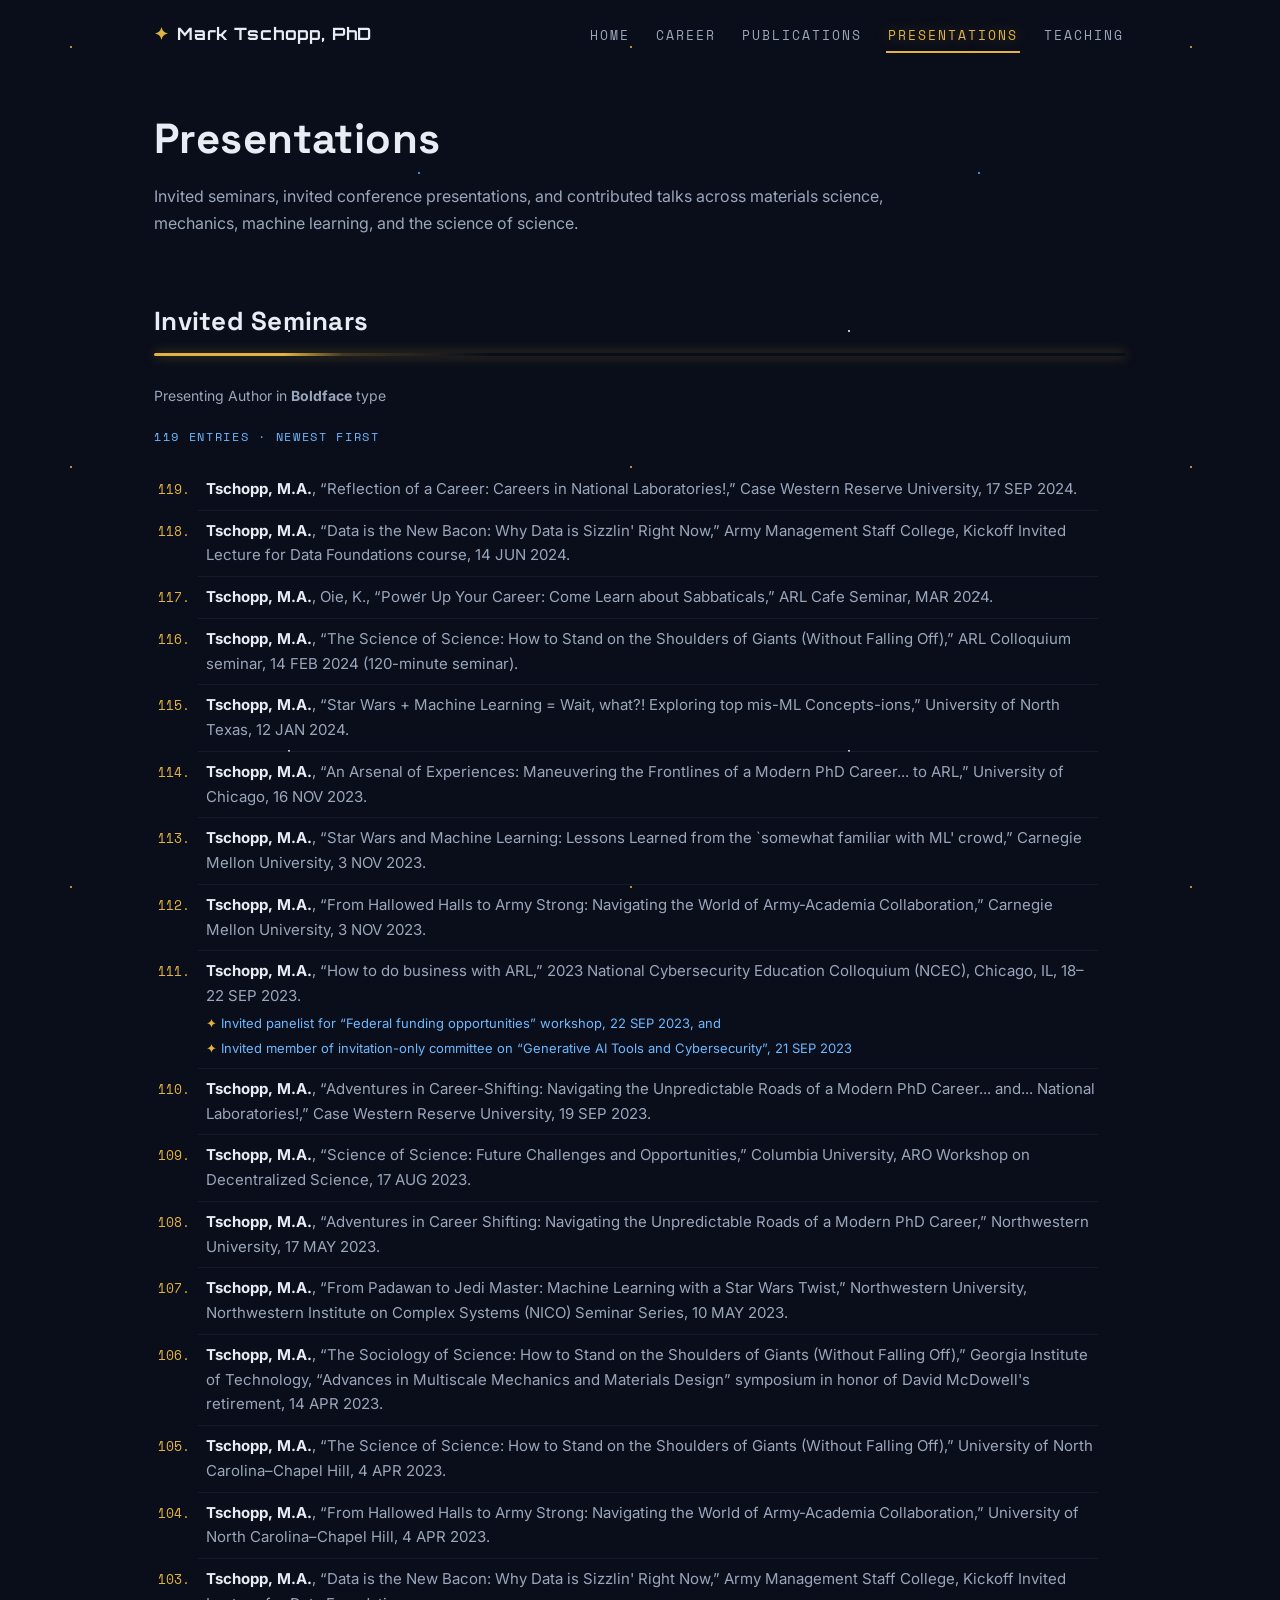
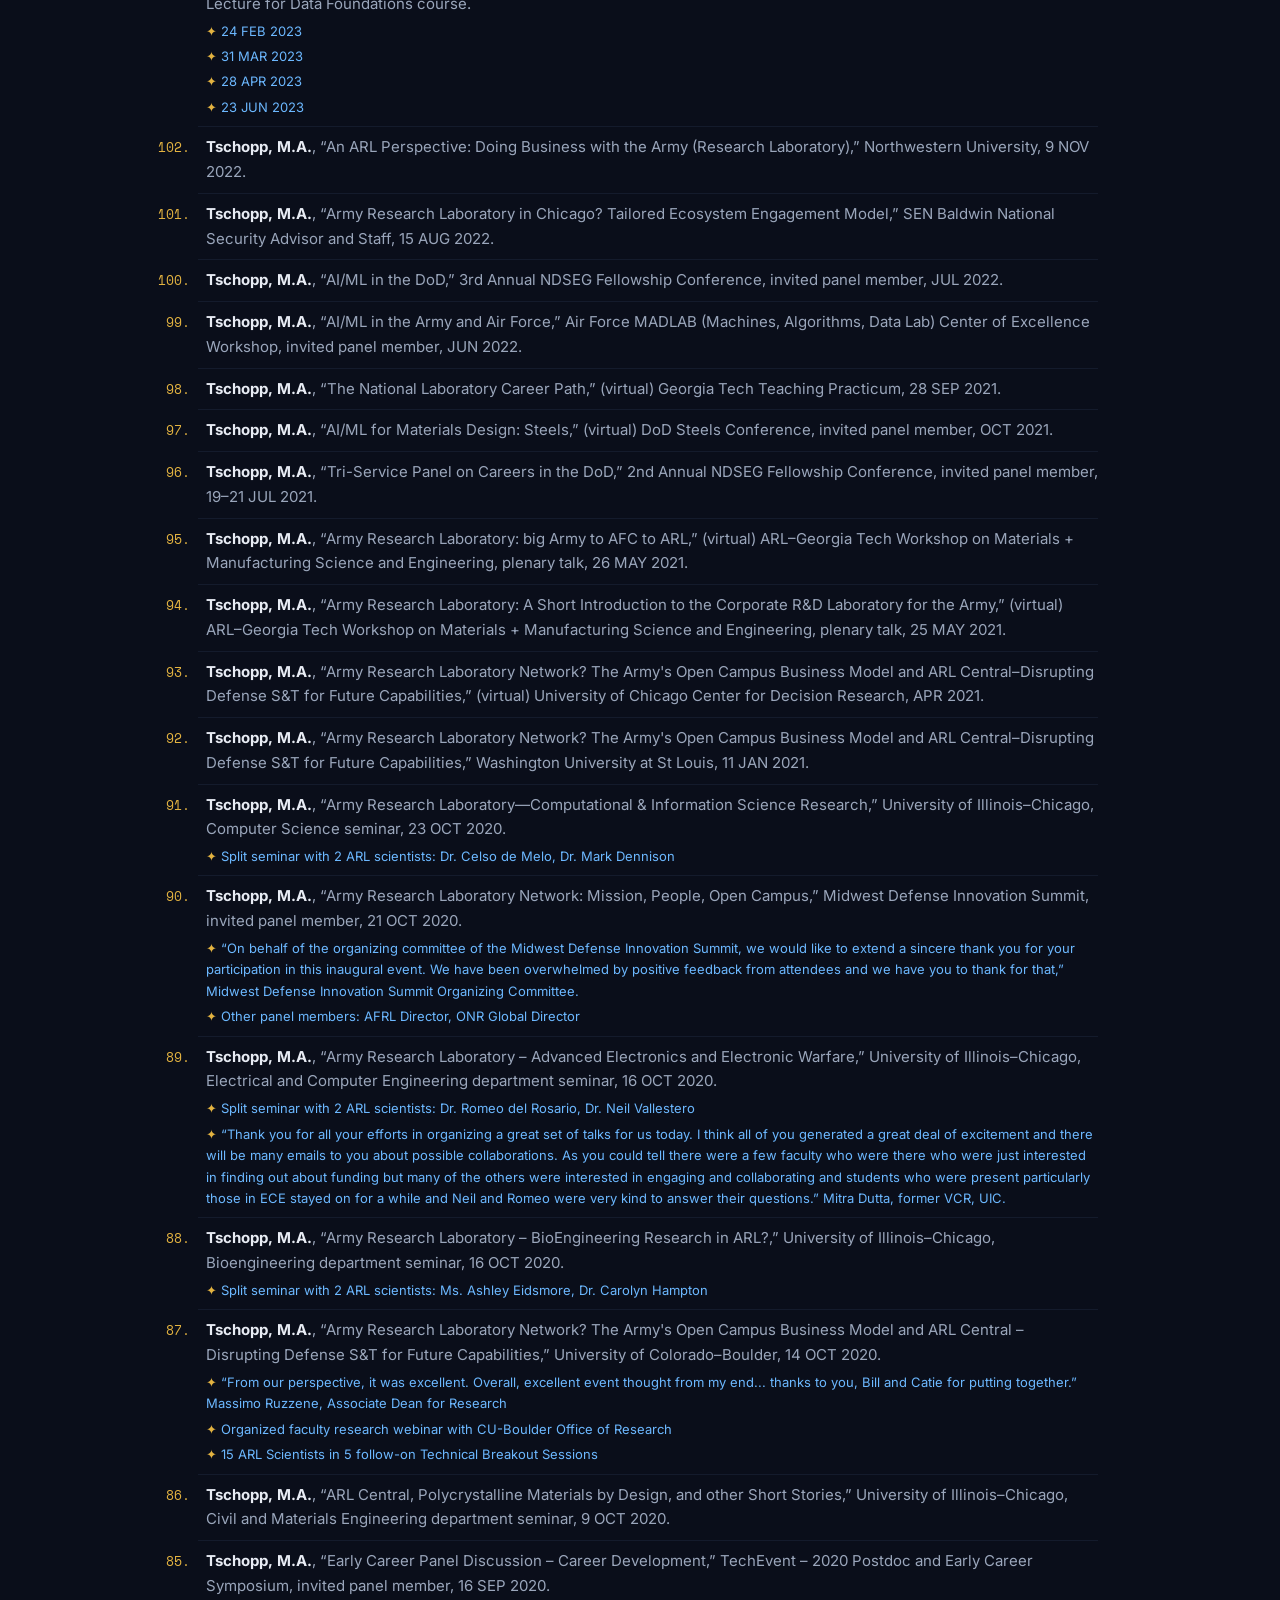
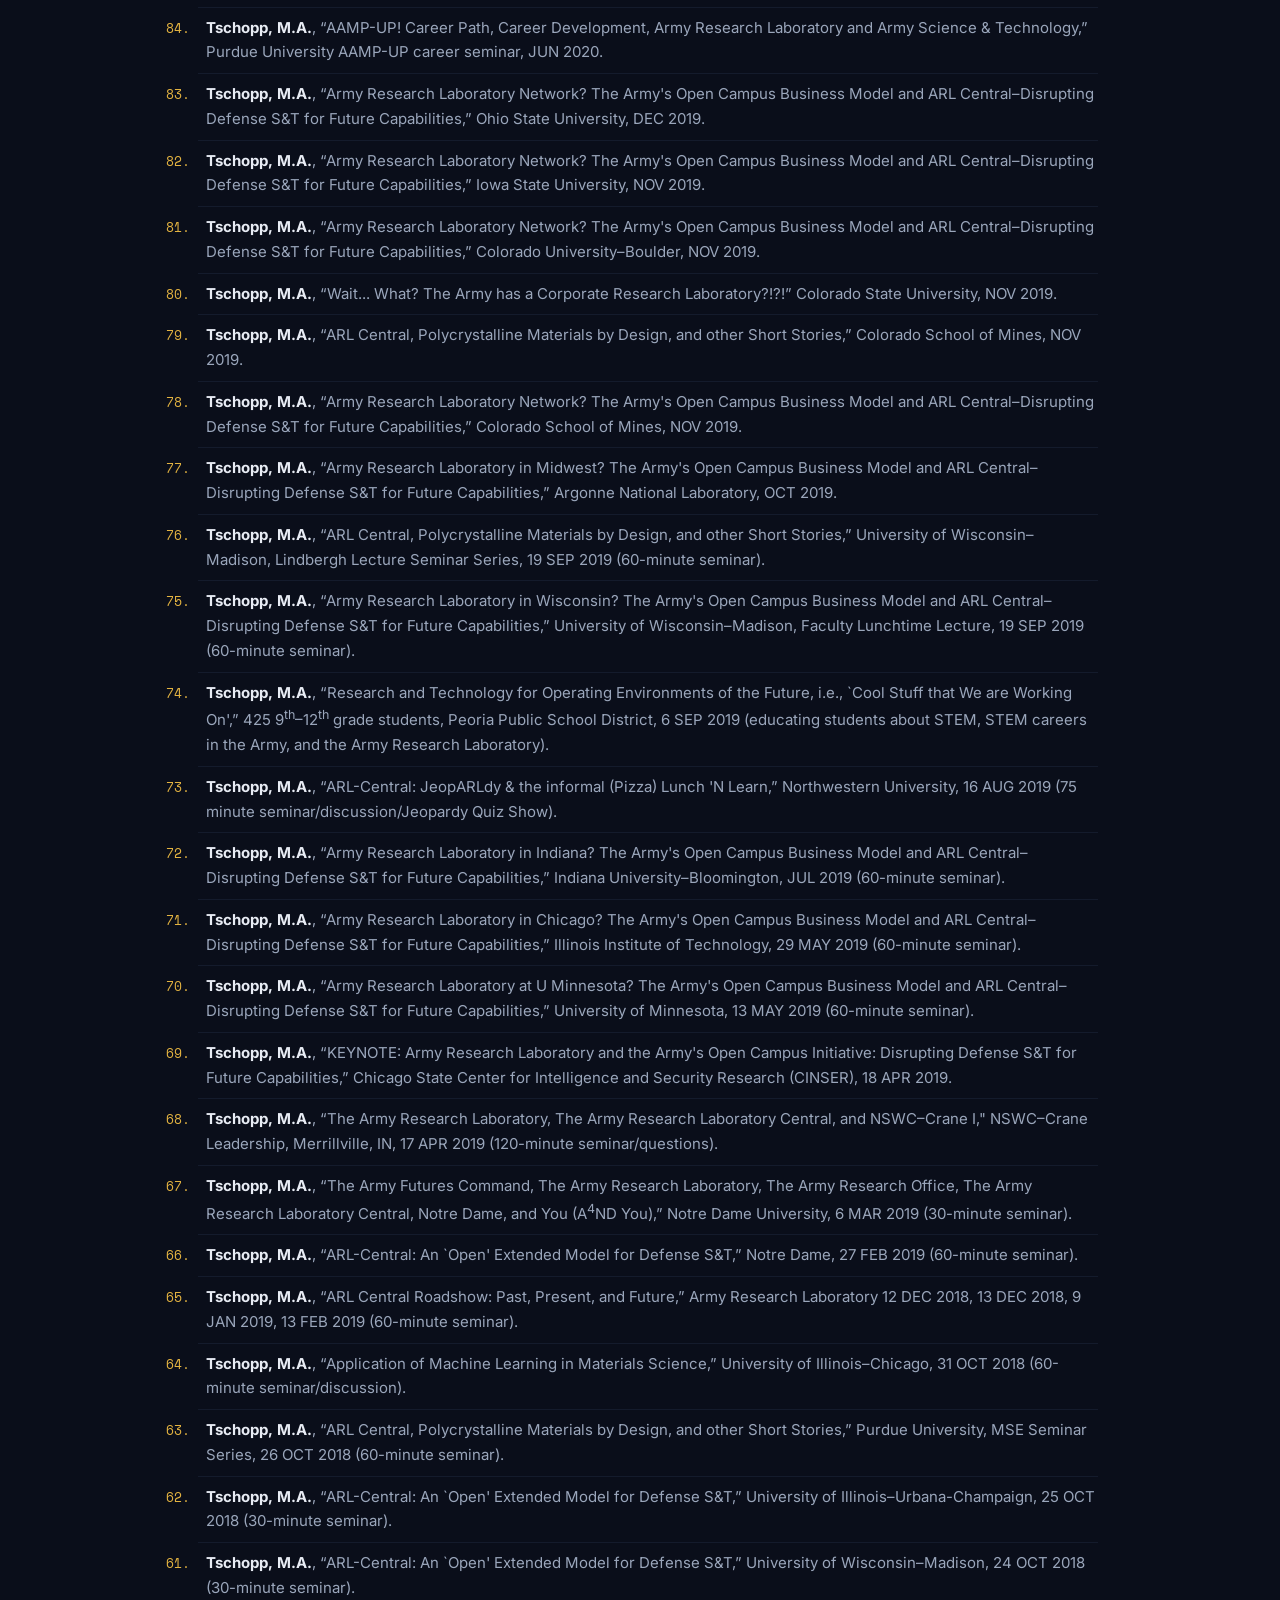
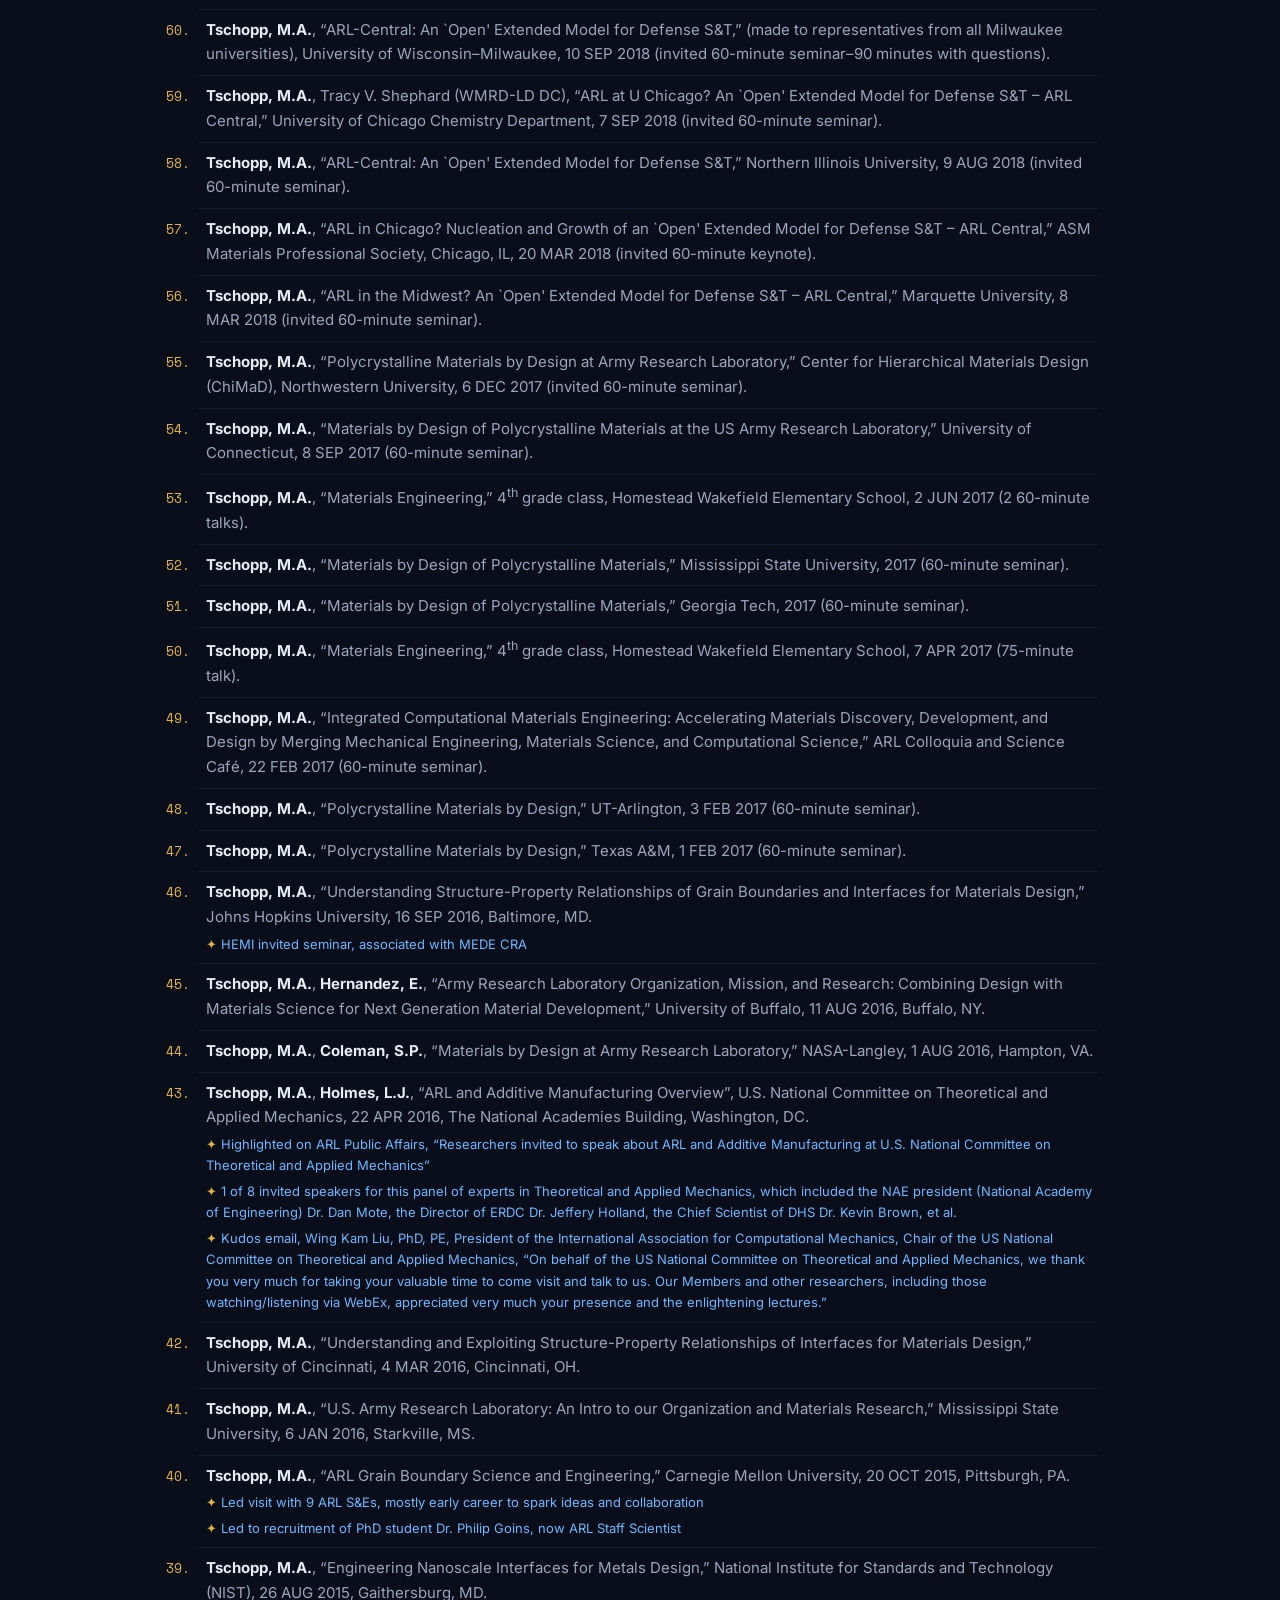
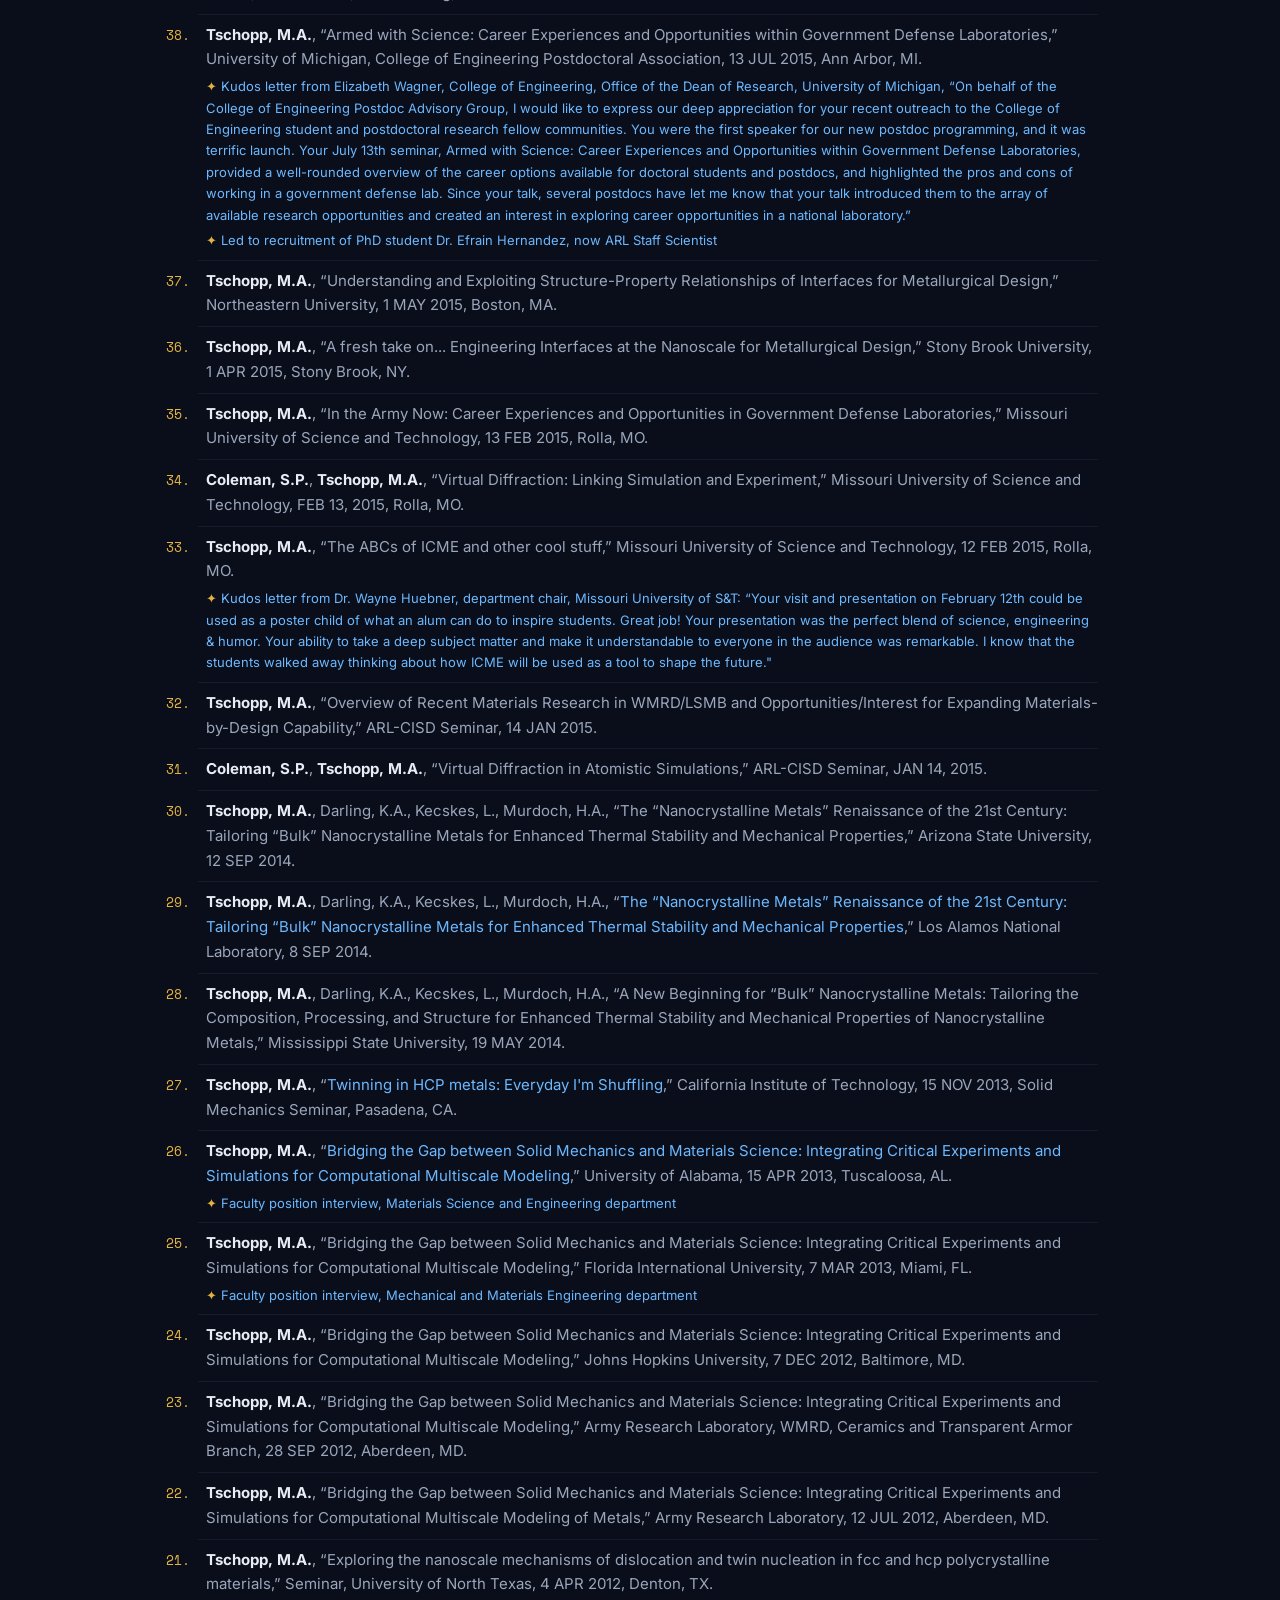
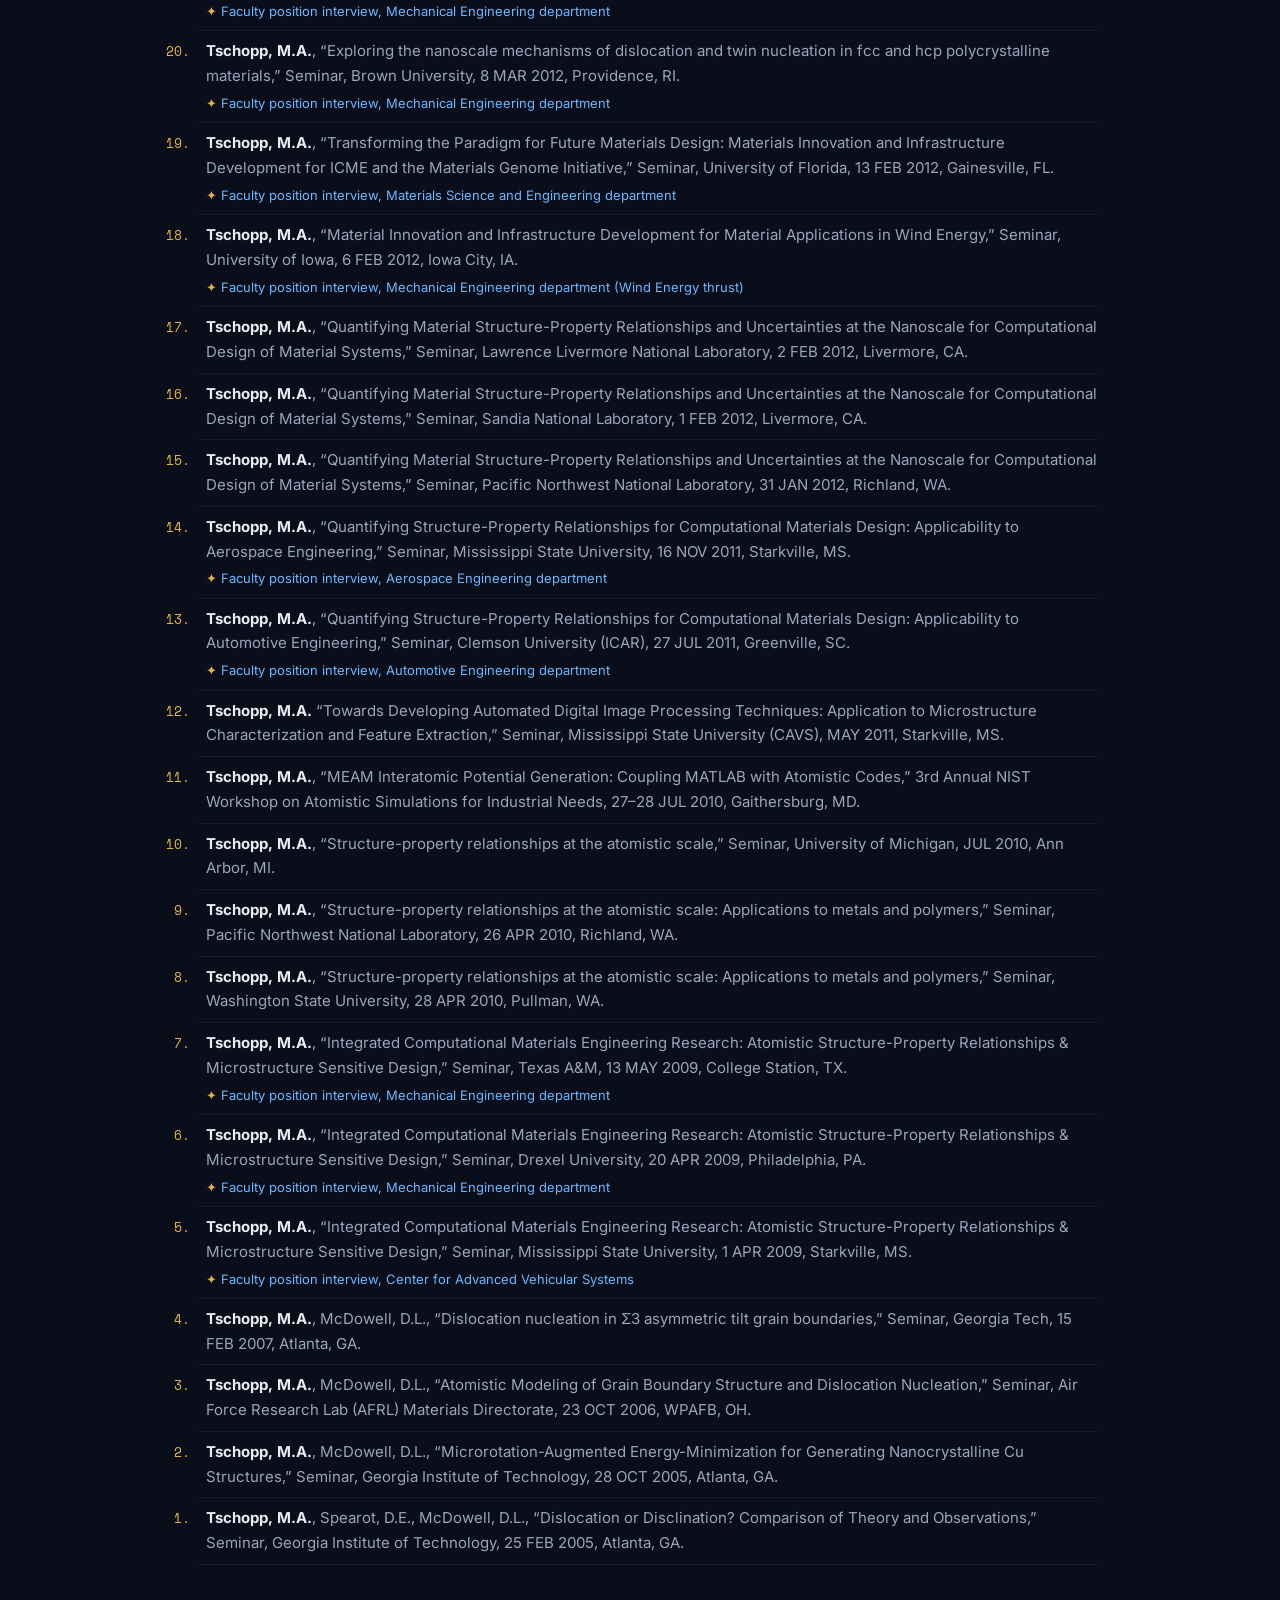
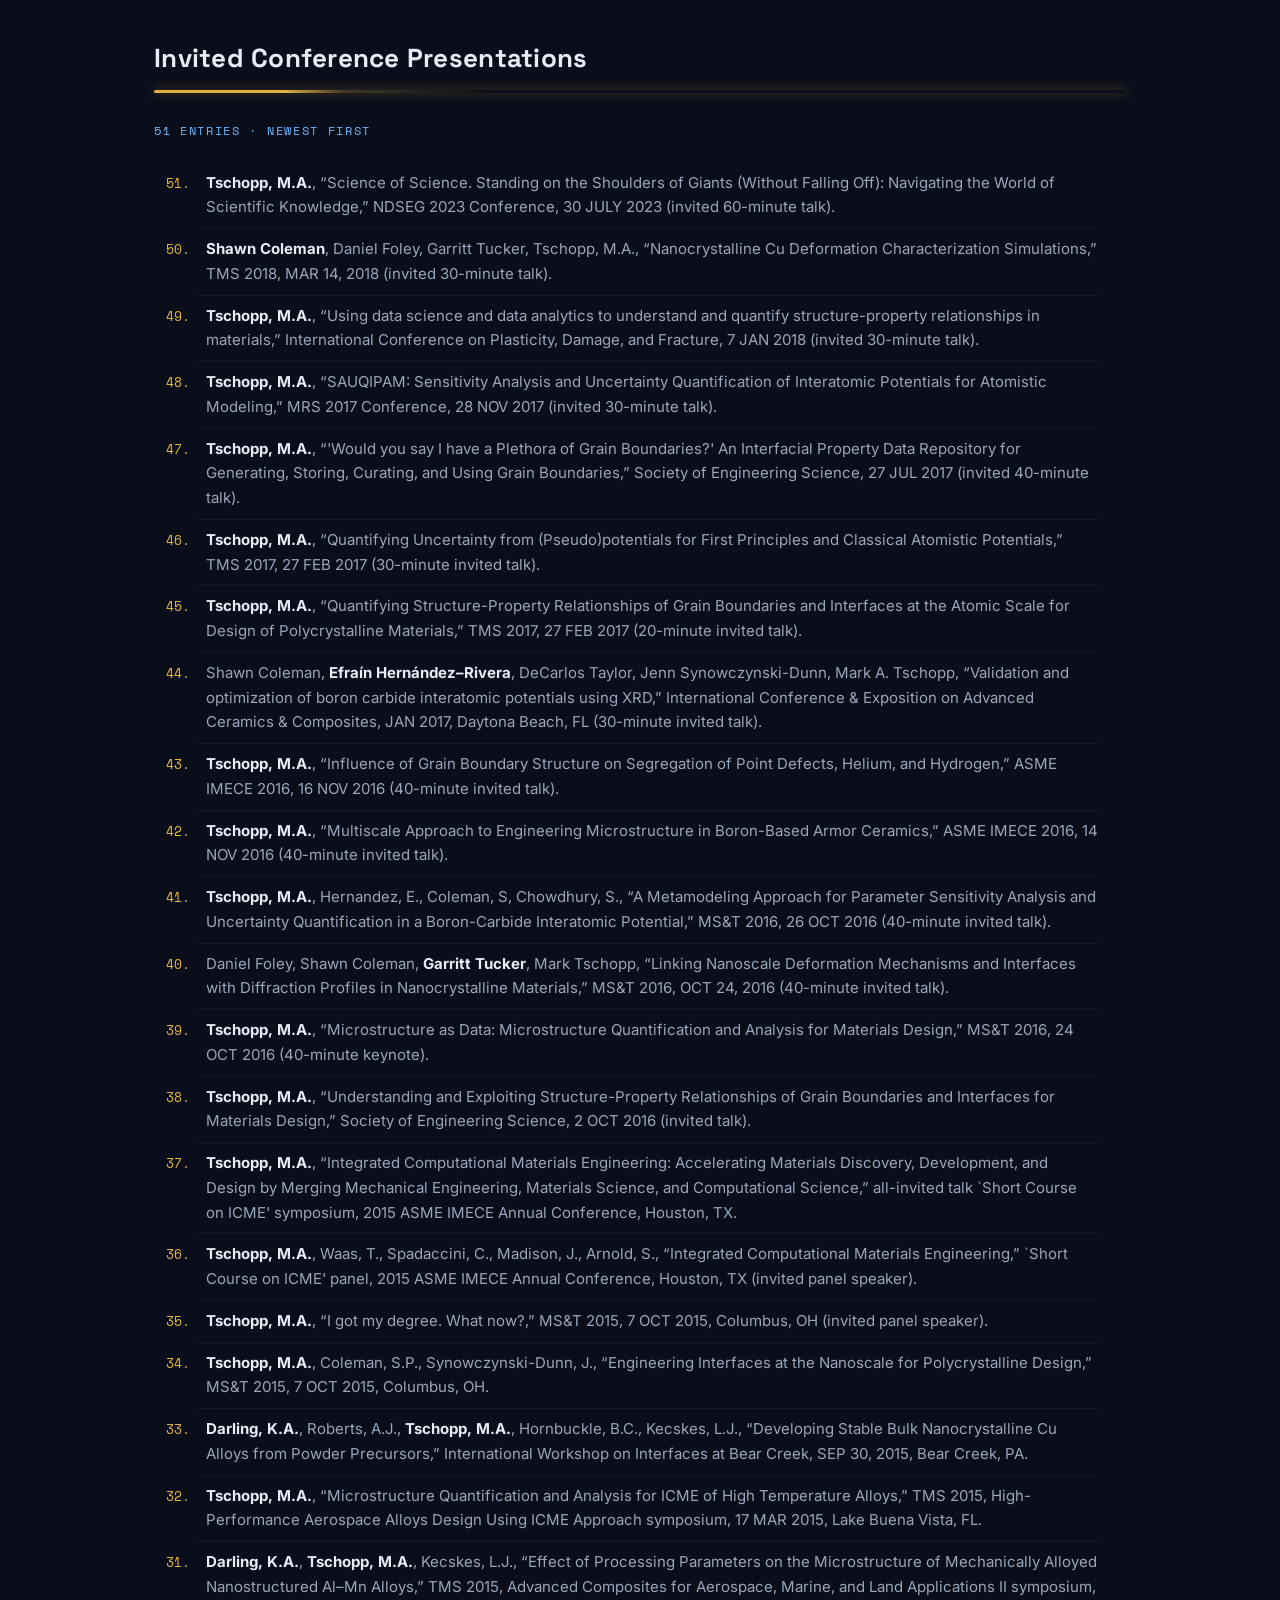
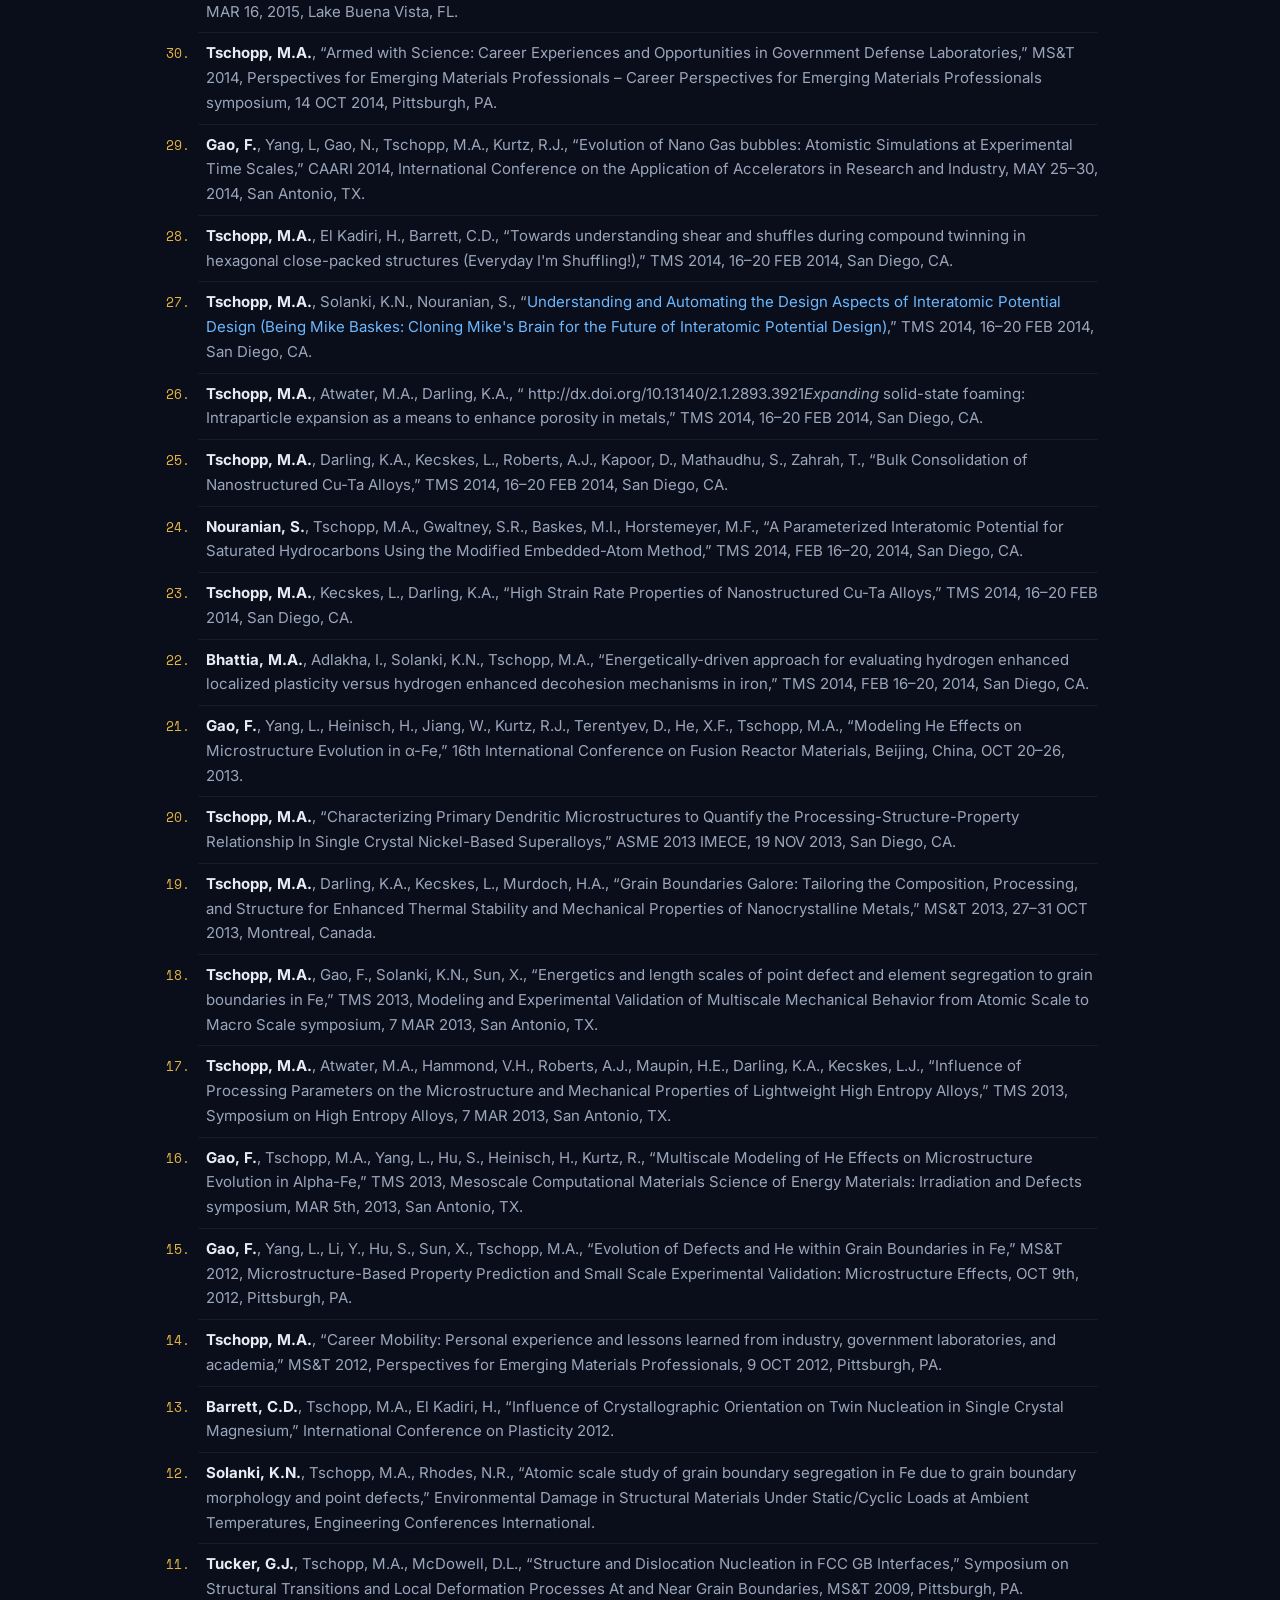
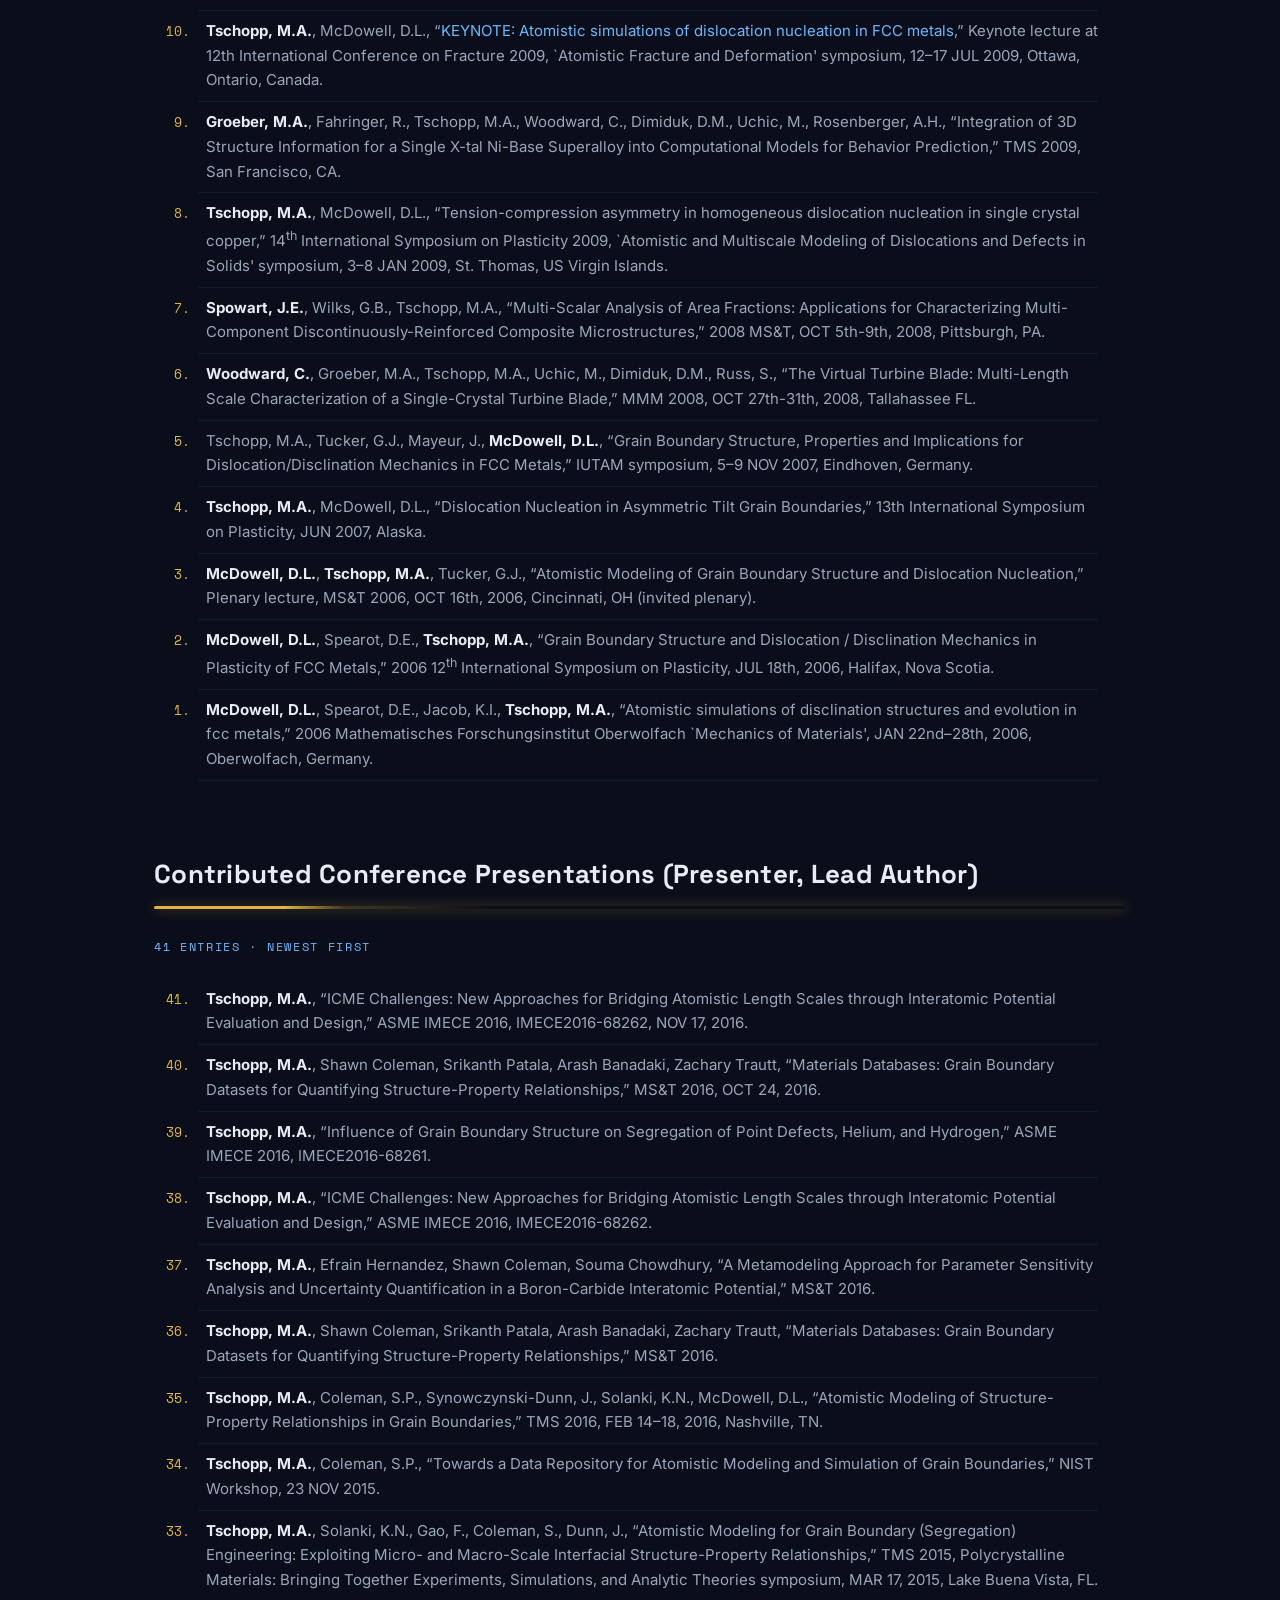
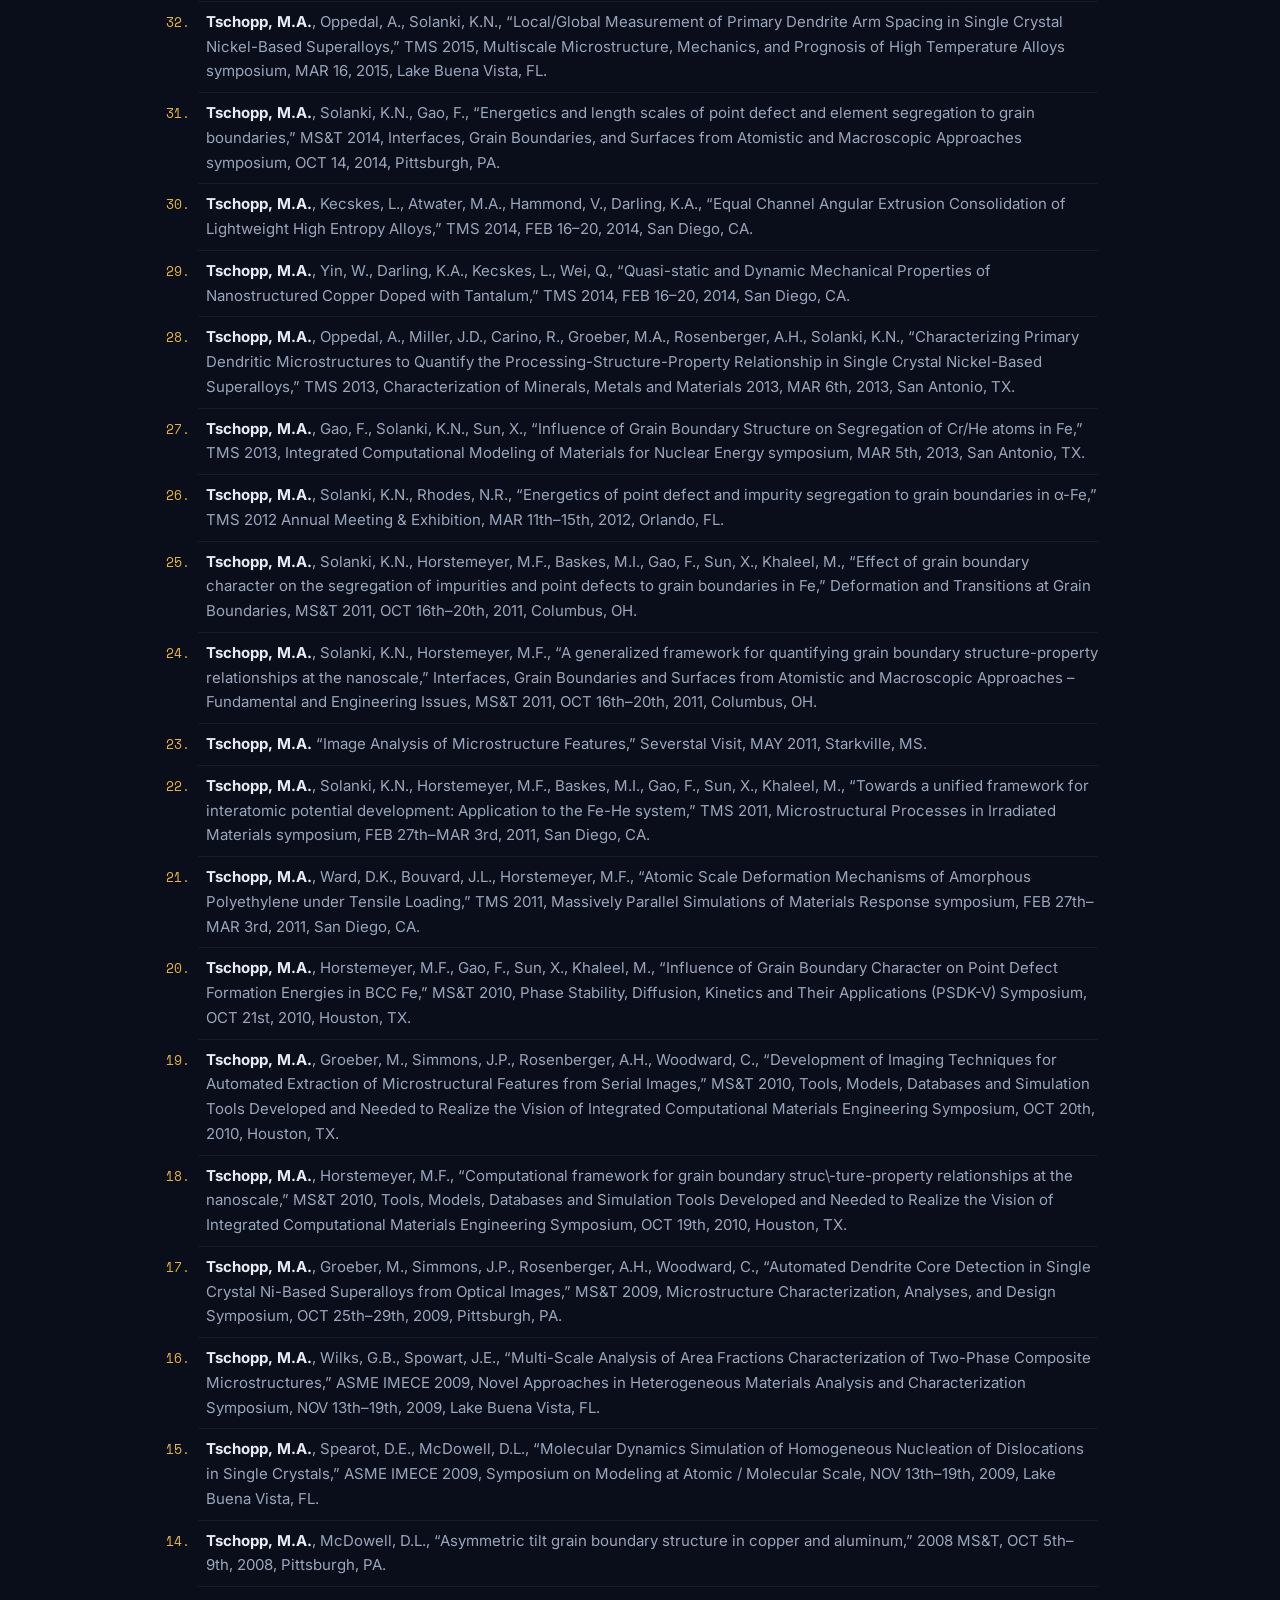
==== commit fe472758: "Remove duplicate Johns Hopkins seminar from conference presentations The 'Bridging the Gap' seminar " ====
--- a/presentations.html
+++ b/presentations.html
@@ -145,7 +145,7 @@
 <li><strong>Tschopp, M.A.</strong>, Spearot, D.E., McDowell, D.L., “Dislocation or Disclination? Comparison of Theory and Observations,” Seminar, Georgia Institute of Technology, 25 FEB 2005, Atlanta, GA.</li>
 </ol></section>
 <section><h2>Invited Conference Presentations</h2><div class="saber" role="presentation"></div>
-<div class="counts">52 entries · newest first</div>
+<div class="counts">51 entries · newest first</div>
 <ol reversed class="reflist">
 <li><strong>Tschopp, M.A.</strong>, “Science of Science. Standing on the Shoulders of Giants (Without Falling Off): Navigating the World of Scientific Knowledge,” NDSEG 2023 Conference, 30 JULY 2023 (invited 60-minute talk).</li>
 <li><strong>Shawn Coleman</strong>, Daniel Foley, Garritt Tucker, Tschopp, M.A., “Nanocrystalline Cu Deformation Characterization Simulations,” TMS 2018, MAR 14, 2018 (invited 30-minute talk).</li>
@@ -183,7 +183,6 @@
 <li><strong>Tschopp, M.A.</strong>, Gao, F., Solanki, K.N., Sun, X., “Energetics and length scales of point defect and element segregation to grain boundaries in Fe,” TMS 2013, Modeling and Experimental Validation of Multiscale Mechanical Behavior from Atomic Scale to Macro Scale symposium, 7 MAR 2013, San Antonio, TX.</li>
 <li><strong>Tschopp, M.A.</strong>, Atwater, M.A., Hammond, V.H., Roberts, A.J., Maupin, H.E., Darling, K.A., Kecskes, L.J., “Influence of Processing Parameters on the Microstructure and Mechanical Properties of Lightweight High Entropy Alloys,” TMS 2013, Symposium on High Entropy Alloys, 7 MAR 2013, San Antonio, TX.</li>
 <li><strong>Gao, F.</strong>, Tschopp, M.A., Yang, L., Hu, S., Heinisch, H., Kurtz, R., “Multiscale Modeling of He Effects on Microstructure Evolution in Alpha-Fe,” TMS 2013, Mesoscale Computational Materials Science of Energy Materials: Irradiation and Defects symposium, MAR 5th, 2013, San Antonio, TX.</li>
-<li><strong>Tschopp, M.A.</strong>, “Bridging the Gap between Solid Mechanics and Materials Science: Integrating Critical Experiments and Simulations for Computational Multiscale Modeling,” Johns Hopkins University, 7 DEC 2012, Baltimore, MD.</li>
 <li><strong>Gao, F.</strong>, Yang, L., Li, Y., Hu, S., Sun, X., Tschopp, M.A., “Evolution of Defects and He within Grain Boundaries in Fe,” MS&amp;T 2012, Microstructure-Based Property Prediction and Small Scale Experimental Validation: Microstructure Effects, OCT 9th, 2012, Pittsburgh, PA.</li>
 <li><strong>Tschopp, M.A.</strong>, “Career Mobility: Personal experience and lessons learned from industry, government laboratories, and academia,” MS&amp;T 2012, Perspectives for Emerging Materials Professionals, 9 OCT 2012, Pittsburgh, PA.</li>
 <li><strong>Barrett, C.D.</strong>, Tschopp, M.A., El Kadiri, H., “Influence of Crystallographic Orientation on Twin Nucleation in Single Crystal Magnesium,” International Conference on Plasticity 2012.</li>
